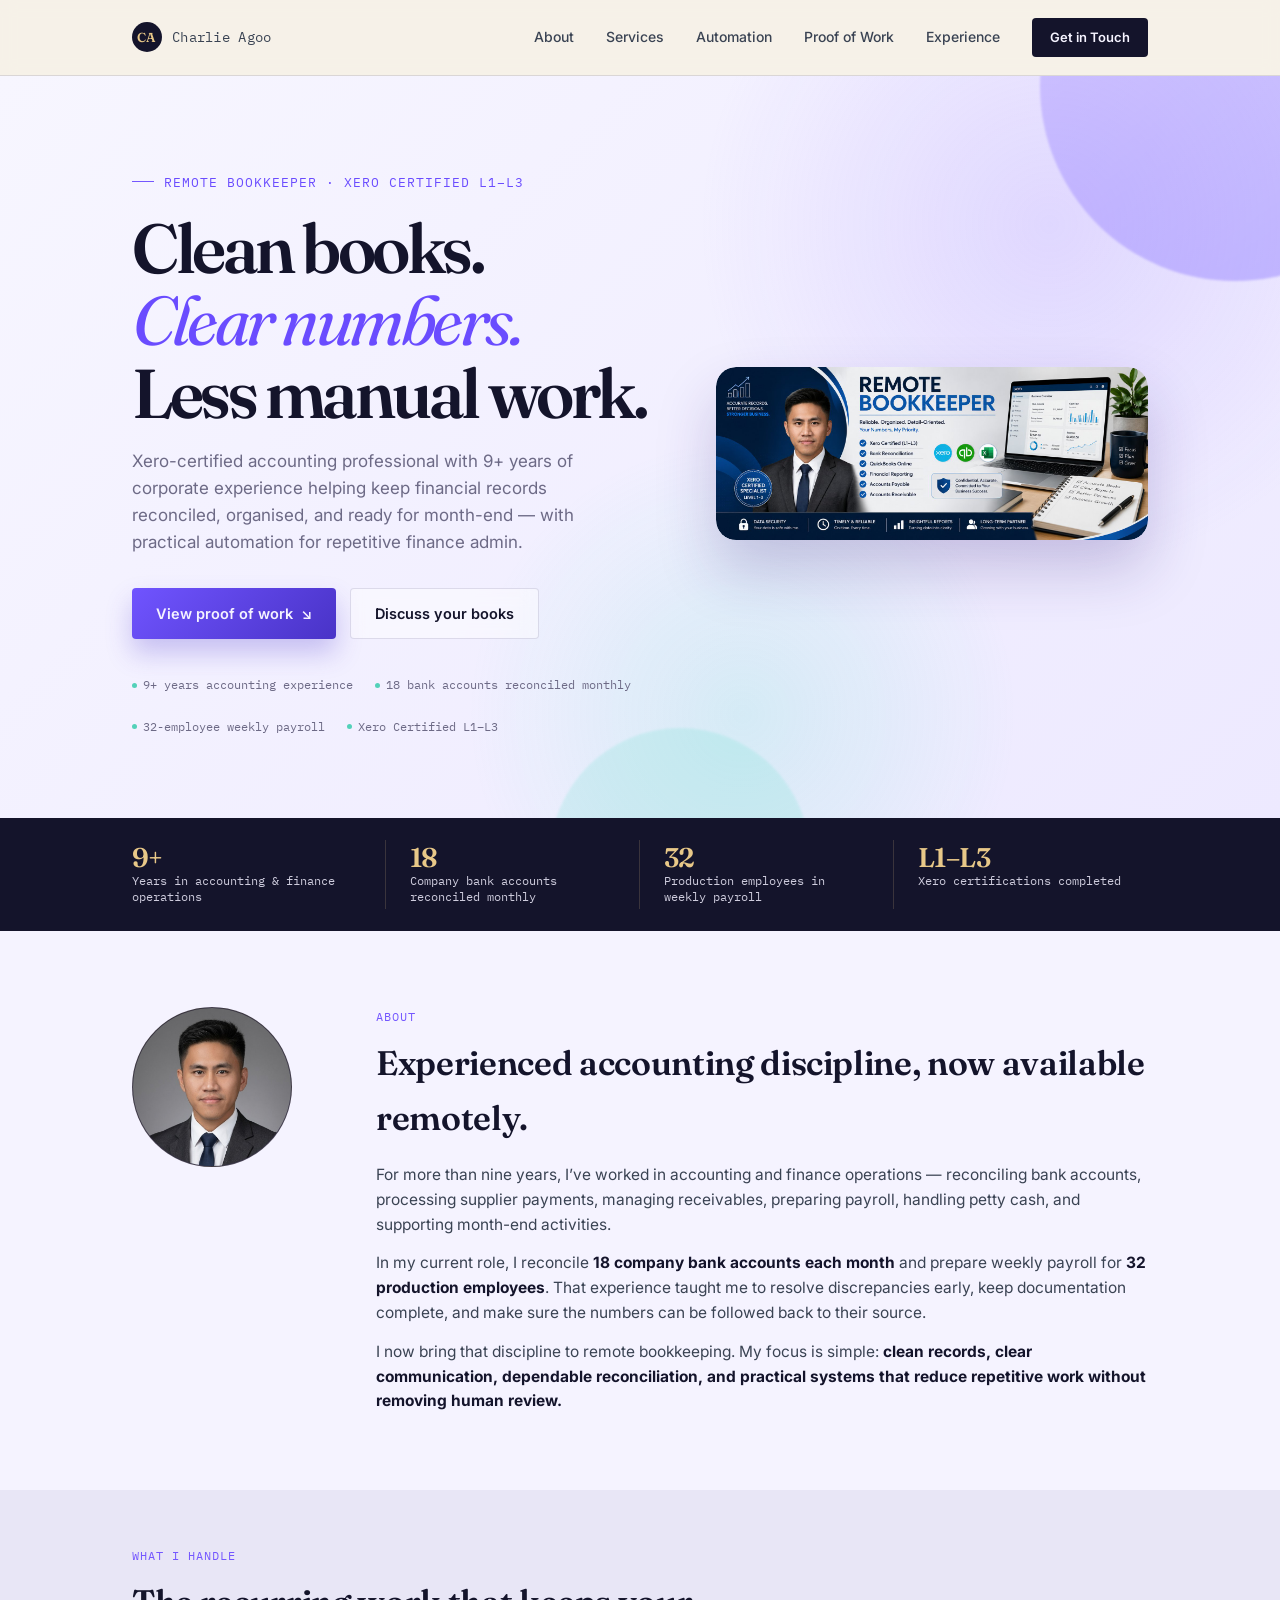
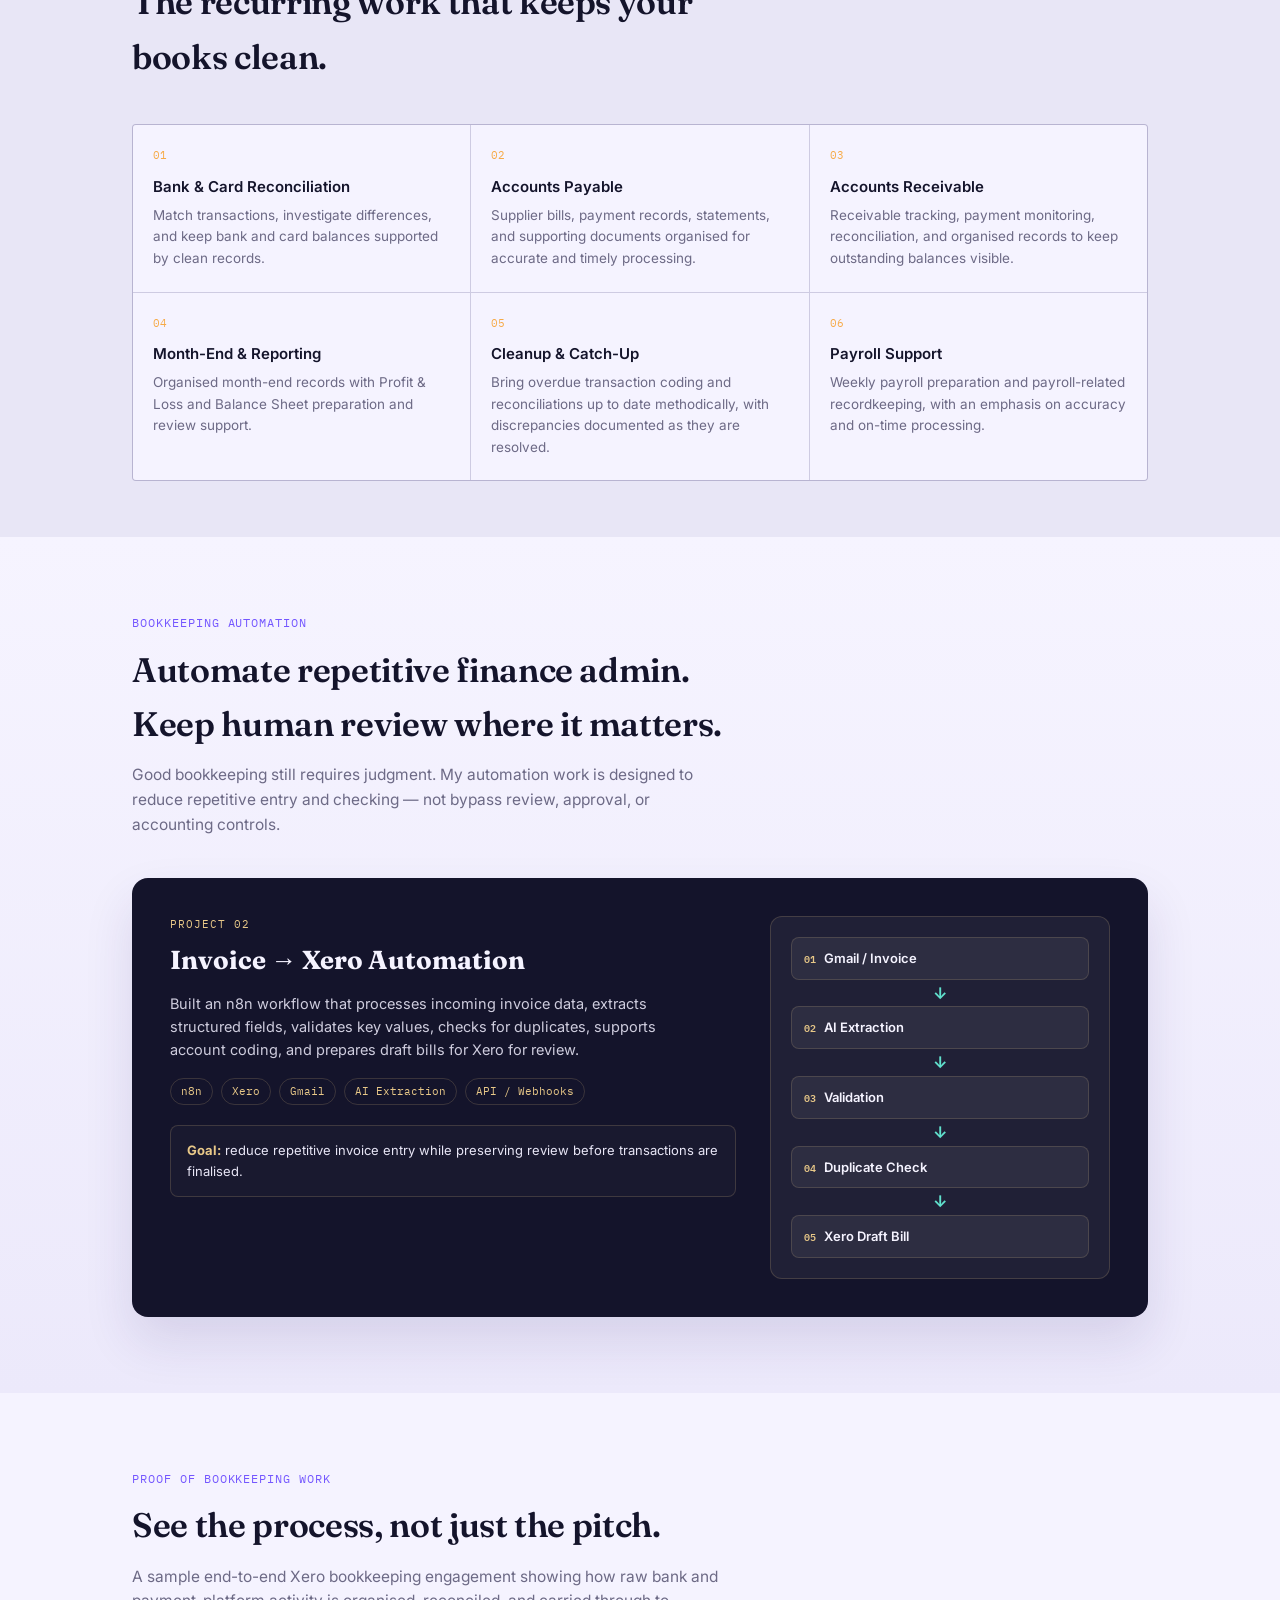
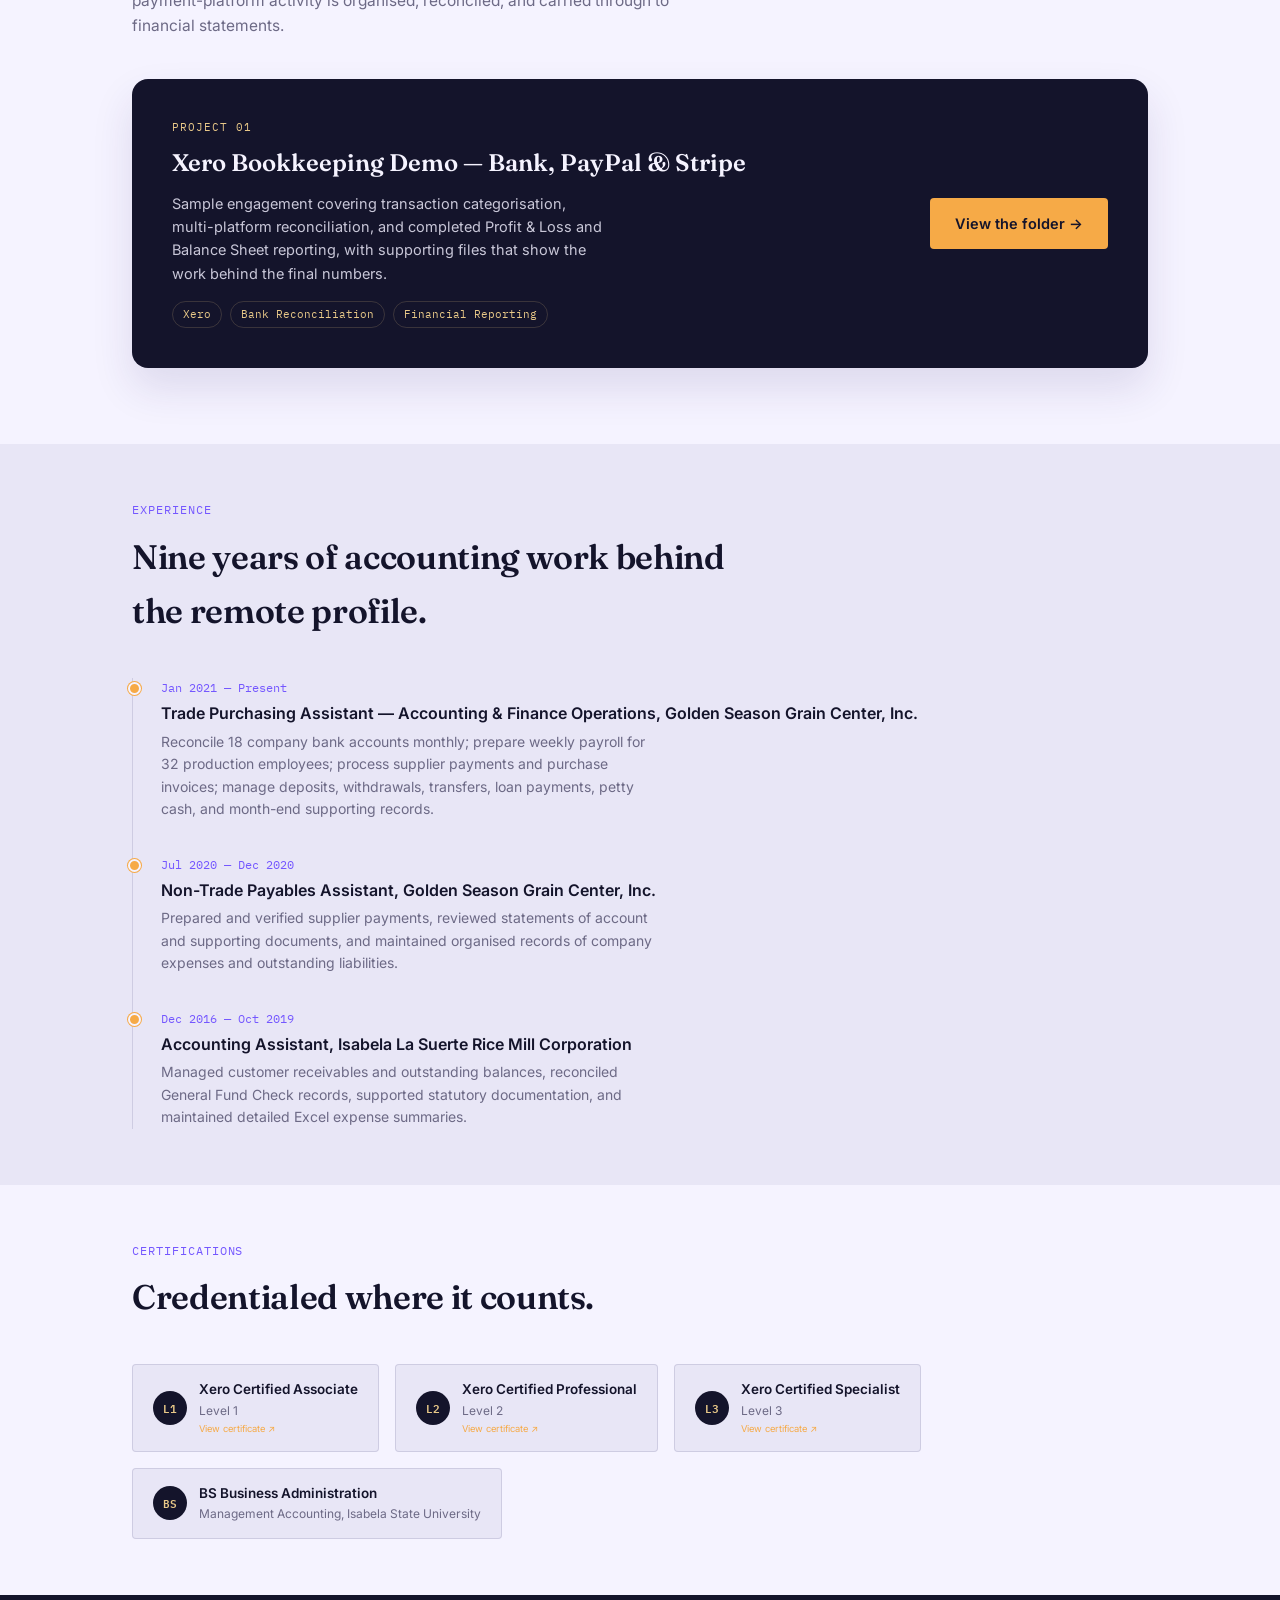
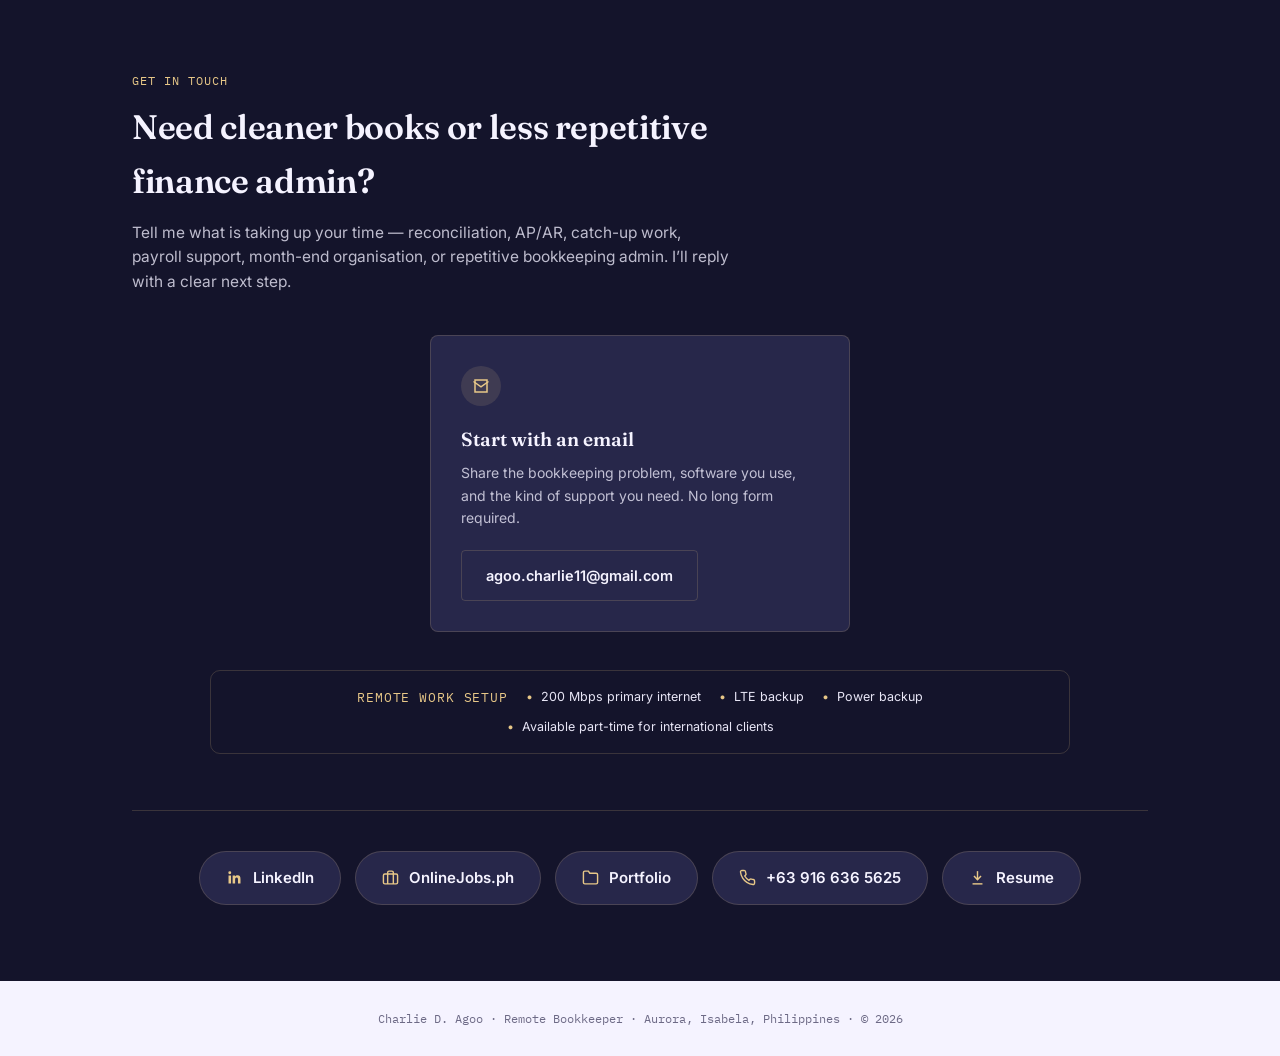
==== index.html @ a5336a45 "Upgrade bookkeeping portfolio homepage" ====
<!DOCTYPE html>

<html lang="en">
<head>
<meta charset="utf-8"/>
<meta content="width=device-width, initial-scale=1.0" name="viewport"/>
<title>Charlie Agoo — Xero Bookkeeper | Accounting &amp; Automation</title>
<meta content="Xero-certified bookkeeper with 9+ years of accounting experience in bank reconciliation, AP/AR, payroll, month-end support, and practical bookkeeping automation." name="description"/>
<link href="https://fonts.googleapis.com" rel="preconnect"/>
<link crossorigin="" href="https://fonts.gstatic.com" rel="preconnect"/>
<link href="https://fonts.googleapis.com/css2?family=Fraunces:opsz,wght@9..144,300;9..144,400;9..144,500;9..144,600;9..144,700&amp;family=Inter:wght@400;500;600;700&amp;family=IBM+Plex+Mono:wght@400;500&amp;display=swap" rel="stylesheet"/>
<style>
  :root {
    --ink: #101C2C;
    --ink-soft: #1B2A40;
    --parchment: #F6F1E7;
    --parchment-dim: #EDE6D6;
    --amber: #C68A2E;
    --amber-light: #E8C888;
    --rust: #9C5A24;
    --slate: #3A4353;
    --slate-soft: #6B7280;
    --line: rgba(16, 28, 44, 0.12);
    --line-dark: rgba(232, 200, 136, 0.18);
    --radius: 4px;
    --serif: 'Fraunces', serif;
    --sans: 'Inter', sans-serif;
    --mono: 'IBM Plex Mono', monospace;
  }

  * { box-sizing: border-box; margin: 0; padding: 0; }

  html { scroll-behavior: smooth; }

  body {
    font-family: var(--sans);
    background: var(--parchment);
    color: var(--slate);
    line-height: 1.6;
    -webkit-font-smoothing: antialiased;
  }

  a { color: inherit; text-decoration: none; }

  img, svg { display: block; max-width: 100%; }

  .wrap {
    max-width: 1080px;
    margin: 0 auto;
    padding: 0 32px;
  }

  @media (max-width: 640px) {
    .wrap { padding: 0 20px; }
  }

  /* ---------- Nav ---------- */
  header.nav {
    position: sticky;
    top: 0;
    z-index: 100;
    background: rgba(246, 241, 231, 0.92);
    backdrop-filter: blur(8px);
    border-bottom: 1px solid var(--line);
  }

  .nav-inner {
    display: flex;
    align-items: center;
    justify-content: space-between;
    padding: 18px 32px;
    max-width: 1080px;
    margin: 0 auto;
  }

  .nav-mark {
    display: flex;
    align-items: center;
    gap: 10px;
    font-family: var(--mono);
    font-size: 14px;
    letter-spacing: 0.02em;
  }

  .nav-mark .glyph {
    width: 30px;
    height: 30px;
    border-radius: 50%;
    background: var(--ink);
    color: var(--amber-light);
    display: flex;
    align-items: center;
    justify-content: center;
    font-family: var(--serif);
    font-weight: 600;
    font-size: 13px;
  }

  .nav-links {
    display: flex;
    align-items: center;
    gap: 32px;
    font-size: 14px;
    font-weight: 500;
  }

  .nav-links a { color: var(--slate); transition: color 0.15s ease; }
  .nav-links a:hover { color: var(--rust); }

  .nav-cta {
    background: var(--ink);
    color: var(--parchment) !important;
    padding: 9px 18px;
    border-radius: var(--radius);
    font-size: 13px;
    font-weight: 600;
  }
  .nav-cta:hover { background: var(--rust); }

  .nav-toggle { display: none; }

  @media (max-width: 720px) {
    .nav-links { display: none; }
  }

  /* ---------- Hero ---------- */
  .hero {
    padding: 88px 0 72px;
  }

  .hero-grid {
    display: grid;
    grid-template-columns: 1.1fr 0.9fr;
    gap: 56px;
    align-items: center;
  }

  @media (max-width: 860px) {
    .hero-grid { grid-template-columns: 1fr; gap: 40px; }
  }

  .eyebrow {
    font-family: var(--mono);
    font-size: 12.5px;
    letter-spacing: 0.08em;
    text-transform: uppercase;
    color: var(--rust);
    display: flex;
    align-items: center;
    gap: 10px;
    margin-bottom: 20px;
  }

  .eyebrow::before {
    content: '';
    width: 22px;
    height: 1px;
    background: var(--rust);
  }

  h1.title {
    font-family: var(--serif);
    font-weight: 600;
    font-size: clamp(38px, 5.2vw, 58px);
    line-height: 1.05;
    color: var(--ink);
    letter-spacing: -0.01em;
    margin-bottom: 18px;
  }

  h1.title em {
    font-style: italic;
    font-weight: 400;
    color: var(--rust);
  }

  .hero-sub {
    font-size: 17px;
    color: var(--slate-soft);
    max-width: 46ch;
    margin-bottom: 32px;
  }

  .hero-ctas {
    display: flex;
    gap: 14px;
    flex-wrap: wrap;
    margin-bottom: 36px;
  }

  .btn {
    display: inline-flex;
    align-items: center;
    gap: 8px;
    padding: 13px 24px;
    border-radius: var(--radius);
    font-size: 14.5px;
    font-weight: 600;
    transition: all 0.15s ease;
    border: 1px solid transparent;
    cursor: pointer;
  }

  .btn-primary {
    background: var(--ink);
    color: var(--parchment);
  }
  .btn-primary:hover { background: var(--rust); transform: translateY(-1px); }

  .btn-ghost {
    background: transparent;
    color: var(--ink);
    border-color: var(--line);
  }
  .btn-ghost:hover { border-color: var(--rust); color: var(--rust); }

  .hero-trust {
    display: flex;
    gap: 22px;
    flex-wrap: wrap;
    font-family: var(--mono);
    font-size: 12px;
    color: var(--slate-soft);
  }

  .hero-trust span { display: flex; align-items: center; gap: 6px; }
  .hero-trust .dot { width: 5px; height: 5px; border-radius: 50%; background: var(--amber); }

  .doc-stack {
    position: relative;
    width: 100%;
    padding-top: 76%;
  }

  .doc-card {
    position: absolute;
    background: #fff;
    padding: 6px;
    border-radius: 6px;
    box-shadow: 0 25px 55px -15px rgba(16, 28, 44, 0.4);
  }

  .doc-card img {
    display: block;
    width: 100%;
    border-radius: 2px;
  }

  .doc-card.back {
    top: 0;
    left: 4%;
    width: 58%;
    transform: rotate(-7deg);
    z-index: 1;
  }

  .doc-card.front {
    top: 15%;
    left: 32%;
    width: 60%;
    transform: rotate(4deg);
    z-index: 2;
  }

  .doc-caption {
    position: absolute;
    bottom: -34px;
    left: 0;
    right: 0;
    text-align: center;
    font-family: var(--mono);
    font-size: 11.5px;
    color: var(--slate-soft);
    letter-spacing: 0.02em;
  }

  /* ---------- Ledger signature widget ---------- */
  .ledger {
    background: var(--ink);
    border-radius: 8px;
    padding: 26px 26px 22px;
    font-family: var(--mono);
    font-size: 13px;
    color: var(--parchment-dim);
    box-shadow: 0 24px 60px -20px rgba(16, 28, 44, 0.45);
    overflow: hidden;
  }

  .ledger-head {
    display: flex;
    justify-content: space-between;
    align-items: center;
    padding-bottom: 14px;
    margin-bottom: 6px;
    border-bottom: 1px solid var(--line-dark);
    color: var(--amber-light);
    letter-spacing: 0.04em;
    font-size: 11px;
    text-transform: uppercase;
  }

  .ledger-row {
    display: grid;
    grid-template-columns: 1fr auto;
    gap: 8px;
    padding: 9px 0;
    border-bottom: 1px solid rgba(232, 200, 136, 0.08);
    opacity: 0;
    transform: translateX(-8px);
    animation: rowIn 0.5s ease forwards;
  }

  .ledger-row:nth-child(2) { animation-delay: 0.15s; }
  .ledger-row:nth-child(3) { animation-delay: 0.35s; }
  .ledger-row:nth-child(4) { animation-delay: 0.55s; }
  .ledger-row:nth-child(5) { animation-delay: 0.75s; }

  @keyframes rowIn {
    to { opacity: 1; transform: translateX(0); }
  }

  .ledger-row .desc { color: var(--parchment-dim); opacity: 0.85; }
  .ledger-row .amt { color: var(--parchment); }
  .ledger-row .amt.neg { color: #E8A87C; }

  .ledger-balance {
    margin-top: 16px;
    padding-top: 14px;
    border-top: 1px solid var(--line-dark);
    display: flex;
    justify-content: space-between;
    align-items: center;
    opacity: 0;
    animation: rowIn 0.6s ease forwards;
    animation-delay: 1s;
  }

  .ledger-balance .label { color: var(--amber-light); font-size: 12px; text-transform: uppercase; letter-spacing: 0.04em; }

  .ledger-check {
    display: flex;
    align-items: center;
    gap: 8px;
    color: #8FBF8F;
    font-weight: 500;
  }

  .ledger-check svg { width: 15px; height: 15px; }

  @media (prefers-reduced-motion: reduce) {
    .ledger-row, .ledger-balance { animation: none; opacity: 1; transform: none; }
  }

  /* ---------- Trust strip ---------- */
  .trust-strip {
    background: var(--ink);
    padding: 22px 0;
  }

  .trust-strip .wrap {
    display: flex;
    gap: 40px;
    flex-wrap: wrap;
    justify-content: center;
    color: var(--parchment-dim);
  }

  .trust-item {
    display: flex;
    align-items: center;
    gap: 10px;
    font-family: var(--mono);
    font-size: 12.5px;
  }

  .trust-item svg { width: 16px; height: 16px; color: var(--amber-light); flex-shrink: 0; }
  .trust-item strong { color: var(--parchment); font-weight: 600; }

  /* ---------- Sections ---------- */
  section { padding: 76px 0; }
  section.tight { padding: 56px 0; }

  .section-head {
    margin-bottom: 40px;
    max-width: 60ch;
  }

  .section-eyebrow {
    font-family: var(--mono);
    font-size: 12px;
    letter-spacing: 0.08em;
    text-transform: uppercase;
    color: var(--rust);
    margin-bottom: 10px;
  }

  h2.section-title {
    font-family: var(--serif);
    font-weight: 600;
    font-size: clamp(26px, 3.4vw, 34px);
    color: var(--ink);
    letter-spacing: -0.01em;
  }

  .section-body { color: var(--slate-soft); font-size: 15.5px; margin-top: 12px; }

  /* About */
  .about-grid {
    display: grid;
    grid-template-columns: 200px 1fr;
    gap: 44px;
    align-items: start;
  }

  @media (max-width: 720px) {
    .about-grid { grid-template-columns: 1fr; }
  }

  .avatar {
    width: 160px;
    height: 160px;
    border-radius: 50%;
    background: linear-gradient(155deg, var(--ink), var(--ink-soft));
    display: flex;
    align-items: center;
    justify-content: center;
    font-family: var(--serif);
    font-weight: 600;
    font-size: 46px;
    color: var(--amber-light);
    border: 1px solid var(--line-dark);
    object-fit: cover;
  }

  .about-copy p { margin-bottom: 14px; color: var(--slate); font-size: 15.5px; }
  .about-copy p:last-child { margin-bottom: 0; }

  /* Skills grid */
  .skills-grid {
    display: grid;
    grid-template-columns: repeat(3, 1fr);
    gap: 1px;
    background: var(--line);
    border: 1px solid var(--line);
    border-radius: var(--radius);
    overflow: hidden;
  }

  @media (max-width: 720px) {
    .skills-grid { grid-template-columns: repeat(2, 1fr); }
  }
  @media (max-width: 480px) {
    .skills-grid { grid-template-columns: 1fr; }
  }

  .skill-card {
    background: var(--parchment);
    padding: 22px 20px;
  }

  .skill-card .num {
    font-family: var(--mono);
    font-size: 11px;
    color: var(--amber);
    margin-bottom: 10px;
  }

  .skill-card h3 {
    font-family: var(--sans);
    font-size: 15px;
    font-weight: 600;
    color: var(--ink);
    margin-bottom: 6px;
  }

  .skill-card p { font-size: 13.5px; color: var(--slate-soft); }

  /* Portfolio */
  .portfolio-card {
    background: var(--ink);
    border-radius: 8px;
    padding: 40px;
    display: grid;
    grid-template-columns: 1fr auto;
    gap: 32px;
    align-items: center;
  }

  @media (max-width: 720px) {
    .portfolio-card { grid-template-columns: 1fr; text-align: left; }
  }

  .portfolio-card h3 {
    font-family: var(--serif);
    font-size: 24px;
    font-weight: 600;
    color: var(--parchment);
    margin-bottom: 10px;
  }

  .portfolio-card p {
    color: var(--parchment-dim);
    opacity: 0.85;
    font-size: 14.5px;
    max-width: 48ch;
  }

  .portfolio-tags {
    display: flex;
    gap: 8px;
    flex-wrap: wrap;
    margin-top: 16px;
  }

  .tag {
    font-family: var(--mono);
    font-size: 11px;
    color: var(--amber-light);
    border: 1px solid var(--line-dark);
    padding: 4px 10px;
    border-radius: 20px;
  }

  .btn-amber {
    background: var(--amber);
    color: var(--ink);
    white-space: nowrap;
  }
  .btn-amber:hover { background: var(--amber-light); }

  /* Experience timeline */
  .timeline { border-left: 1px solid var(--line); padding-left: 28px; }

  .tl-item { position: relative; padding-bottom: 34px; }
  .tl-item:last-child { padding-bottom: 0; }

  .tl-item::before {
    content: '';
    position: absolute;
    left: -33px;
    top: 4px;
    width: 9px;
    height: 9px;
    border-radius: 50%;
    background: var(--amber);
    border: 2px solid var(--parchment);
    box-shadow: 0 0 0 1px var(--amber);
  }

  .tl-date {
    font-family: var(--mono);
    font-size: 12px;
    color: var(--rust);
    margin-bottom: 4px;
  }

  .tl-item h3 { font-size: 16px; font-weight: 600; color: var(--ink); margin-bottom: 4px; }
  .tl-item p { font-size: 14px; color: var(--slate-soft); max-width: 56ch; }

  /* Certifications */
  .certs-row {
    display: flex;
    gap: 16px;
    flex-wrap: wrap;
  }

  .cert-badge {
    display: flex;
    align-items: center;
    gap: 12px;
    background: var(--parchment-dim);
    border: 1px solid var(--line);
    border-radius: var(--radius);
    padding: 14px 20px;
  }

  .cert-badge-link {
    text-decoration: none;
    color: inherit;
    cursor: pointer;
    transition: border-color 0.15s ease, transform 0.15s ease;
  }

  .cert-badge-link:hover {
    border-color: var(--amber, #b8863b);
    transform: translateY(-1px);
  }

  .cert-view {
    display: block;
    font-size: 0.78em;
    color: var(--amber, #b8863b);
    margin-top: 2px;
  }

  .cert-badge .mark {
    width: 34px;
    height: 34px;
    border-radius: 50%;
    background: var(--ink);
    color: var(--amber-light);
    display: flex;
    align-items: center;
    justify-content: center;
    font-family: var(--mono);
    font-size: 11px;
    font-weight: 600;
    flex-shrink: 0;
  }

  .cert-badge .label { font-size: 13.5px; font-weight: 600; color: var(--ink); }
  .cert-badge .sub { font-size: 12px; color: var(--slate-soft); }

  /* Contact */
  .contact-section { background: var(--ink); color: var(--parchment); }

  .contact-section .section-eyebrow { color: var(--amber-light); }
  .contact-section h2.section-title { color: var(--parchment); }
  .contact-section .section-body { color: var(--parchment-dim); opacity: 0.8; }

  .contact-grid {
    display: grid;
    grid-template-columns: 1fr 1fr;
    gap: 24px;
    margin-top: 40px;
  }

  @media (max-width: 720px) {
    .contact-grid { grid-template-columns: 1fr; }
  }

  .contact-grid-single {
    grid-template-columns: 1fr;
    max-width: 420px;
    margin-left: auto;
    margin-right: auto;
  }

  .contact-card {
    background: var(--ink-soft);
    border: 1px solid var(--line-dark);
    border-radius: 8px;
    padding: 30px;
  }

  .contact-card .icon {
    width: 40px;
    height: 40px;
    border-radius: 50%;
    background: rgba(232, 200, 136, 0.12);
    display: flex;
    align-items: center;
    justify-content: center;
    margin-bottom: 18px;
  }

  .contact-card .icon svg { width: 18px; height: 18px; color: var(--amber-light); }

  .contact-card h3 { font-family: var(--serif); font-size: 19px; font-weight: 600; margin-bottom: 8px; }
  .contact-card p { font-size: 14px; color: var(--parchment-dim); opacity: 0.8; margin-bottom: 20px; }

  .contact-links {
    display: flex;
    gap: 14px;
    flex-wrap: wrap;
    justify-content: center;
    margin-top: 56px;
    padding-top: 40px;
    border-top: 1px solid var(--line-dark);
  }

  .contact-links a {
    display: inline-flex;
    align-items: center;
    gap: 10px;
    font-family: var(--sans);
    font-size: 15px;
    font-weight: 600;
    color: var(--parchment);
    background: var(--ink-soft);
    border: 1px solid var(--line-dark);
    padding: 14px 26px;
    border-radius: 40px;
    transition: all 0.15s ease;
  }

  .contact-links a svg {
    width: 17px;
    height: 17px;
    color: var(--amber-light);
    flex-shrink: 0;
  }

  .contact-links a:hover {
    background: var(--amber);
    color: var(--ink);
    border-color: var(--amber);
    transform: translateY(-2px);
  }

  .contact-links a:hover svg { color: var(--ink); }

  /* Footer */
  footer {
    padding: 28px 0;
    text-align: center;
    font-family: var(--mono);
    font-size: 12px;
    color: var(--slate-soft);
  }

  /* Focus visibility */
  a:focus-visible, button:focus-visible {
    outline: 2px solid var(--rust);
    outline-offset: 2px;
  }

  /* 3D bookkeeping hero refresh */
  :root { --ink:#14142b; --ink-soft:#27274a; --parchment:#f5f3ff; --parchment-dim:#e8e6f6; --rust:#7457ff; --amber:#f6aa47; --slate-soft:#6d6a86; --line:rgba(51,42,107,.14); }
  body { background: var(--parchment); }
  .hero-3d { position:relative; overflow:hidden; padding:96px 0 82px; background:radial-gradient(circle at 82% 20%, rgba(160,133,255,.22), transparent 29%), radial-gradient(circle at 58% 86%, rgba(79,222,199,.17), transparent 28%), linear-gradient(135deg,#f7f6ff 0%,#ede9ff 100%); isolation:isolate; }
  .hero-orb { position:absolute; border-radius:999px; filter:blur(1px); pointer-events:none; z-index:-1; }.hero-orb-one{width:390px;height:390px;right:-150px;top:-185px;background:linear-gradient(145deg,#a48cff,#6c54ff);opacity:.35}.hero-orb-two{width:260px;height:260px;left:43%;bottom:-170px;background:#60e1cd;opacity:.18}
  .hero-copy { position:relative; z-index:2; }.hero-3d h1.title { font-size:clamp(3.25rem,5.4vw,5rem); letter-spacing:-.05em; }.hero-3d h1.title em,.hero-3d .eyebrow { color:#6a4cff; }.hero-3d .btn-primary { background:linear-gradient(135deg,#7054ff,#4933c7); border:0; box-shadow:0 14px 26px rgba(83,61,210,.28); }.hero-3d .btn-primary:hover { background:linear-gradient(135deg,#815fff,#513ad7); }.hero-3d .btn-ghost { background:rgba(255,255,255,.44); backdrop-filter:blur(8px); }.hero-3d .hero-trust .dot { background:#53d1b9; }
  .hero-banner-visual { position:relative; z-index:2; display:block; border-radius:20px; overflow:hidden; box-shadow:0 30px 60px rgba(49,32,122,.22); transition:transform .25s ease, box-shadow .25s ease; cursor:pointer; }
  .hero-banner-visual:hover { transform:translateY(-4px); box-shadow:0 36px 70px rgba(49,32,122,.3); }
  .hero-banner-visual img { display:block; width:100%; height:auto; border-radius:20px; }
  @media(max-width:860px){.hero-3d{padding-top:70px}}
  @media(max-width:480px){.hero-3d h1.title{font-size:3rem}.hero-3d{padding-bottom:48px}}

  /* ---------- Conversion upgrade ---------- */
  .proof-strip .wrap { display:grid; grid-template-columns:repeat(4,1fr); gap:0; max-width:1080px; }
  .proof-strip .trust-item { display:flex; flex-direction:column; align-items:flex-start; gap:2px; padding:4px 24px; border-right:1px solid var(--line-dark); }
  .proof-strip .trust-item:first-child { padding-left:0; }
  .proof-strip .trust-item:last-child { border-right:0; }
  .metric-number { font-family:var(--serif); font-size:27px; line-height:1; font-weight:600; color:var(--amber-light); letter-spacing:-.02em; }
  .proof-strip .trust-item span:last-child { font-size:11.5px; line-height:1.4; color:var(--parchment-dim); opacity:.88; }
  .about-copy-wide strong { color:var(--ink); }
  .automation-section { background:linear-gradient(180deg,#f6f4ff 0%,#ece9fb 100%); }
  .automation-card { display:grid; grid-template-columns:minmax(0,1.25fr) minmax(260px,.75fr); gap:34px; background:var(--ink); border-radius:16px; padding:38px; box-shadow:0 24px 50px rgba(48,35,111,.12); }
  .automation-copy h3 { font-family:var(--serif); color:var(--parchment); font-size:26px; margin:4px 0 10px; }
  .automation-copy p { color:var(--parchment-dim); opacity:.88; max-width:60ch; font-size:14.5px; }
  .project-kicker { font-family:var(--mono); font-size:11px; letter-spacing:.09em; color:var(--amber-light); margin-bottom:7px; }
  .automation-note { margin-top:20px; padding:14px 16px; border:1px solid var(--line-dark); border-radius:8px; color:var(--parchment-dim); font-size:13px; background:rgba(255,255,255,.025); }
  .automation-note strong { color:var(--amber-light); }
  .workflow { background:rgba(255,255,255,.055); border:1px solid var(--line-dark); border-radius:12px; padding:20px; display:flex; flex-direction:column; justify-content:center; }
  .flow-step { background:rgba(255,255,255,.06); border:1px solid rgba(232,200,136,.17); color:var(--parchment); border-radius:8px; padding:10px 12px; font-size:13px; font-weight:600; }
  .flow-step span { font-family:var(--mono); color:var(--amber-light); font-size:10px; margin-right:8px; }
  .flow-arrow { color:#60e1cd; text-align:center; line-height:1.3; padding:3px 0; font-weight:700; }
  #portfolio .portfolio-card { border-radius:16px; box-shadow:0 20px 42px rgba(48,35,111,.12); }
  #portfolio .portfolio-card .project-kicker { color:var(--amber-light); }
  .remote-setup { max-width:860px; margin:38px auto 0; padding:16px 20px; border:1px solid var(--line-dark); border-radius:10px; display:flex; justify-content:center; flex-wrap:wrap; gap:10px 18px; color:var(--parchment-dim); font-size:12.5px; }
  .remote-setup span:not(.remote-label)::before { content:'•'; color:var(--amber-light); margin-right:8px; }
  .remote-label { font-family:var(--mono); color:var(--amber-light); text-transform:uppercase; letter-spacing:.07em; }
  @media (max-width:900px) { .proof-strip .wrap { grid-template-columns:repeat(2,1fr); row-gap:18px; } .proof-strip .trust-item:nth-child(2) { border-right:0; } .automation-card { grid-template-columns:1fr; } }
  @media (max-width:560px) { .proof-strip .wrap { grid-template-columns:1fr 1fr; } .proof-strip .trust-item { padding:4px 12px; } .metric-number { font-size:23px; } .automation-card { padding:25px 20px; } .remote-setup { justify-content:flex-start; } }
</style>
</head>
<body>
<header class="nav">
<div class="nav-inner">
<div class="nav-mark">
<span class="glyph">CA</span>
      Charlie Agoo
    </div>
<nav class="nav-links">
<a href="#about">About</a>
<a href="#services">Services</a>
<a href="#automation">Automation</a>
<a href="#portfolio">Proof of Work</a>
<a href="#experience">Experience</a>
<a class="nav-cta" href="#contact">Get in Touch</a>
</nav>
</div>
</header>
<section class="hero hero-3d">
<div class="hero-orb hero-orb-one"></div><div class="hero-orb hero-orb-two"></div>
<div class="wrap hero-grid">
<div class="hero-copy">
<div class="eyebrow">Remote Bookkeeper · Xero Certified L1–L3</div>
<h1 class="title">Clean books.<br/><em>Clear numbers.</em><br/>Less manual work.</h1>
<p class="hero-sub">Xero-certified accounting professional with 9+ years of corporate experience helping keep financial records reconciled, organised, and ready for month-end — with practical automation for repetitive finance admin.</p>
<div class="hero-ctas">
<a class="btn btn-primary" href="#portfolio">View proof of work <span>↘</span></a>
<a class="btn btn-ghost" href="#contact">Discuss your books</a>
</div>
<div class="hero-trust">
<span><span class="dot"></span>9+ years accounting experience</span>
<span><span class="dot"></span>18 bank accounts reconciled monthly</span>
<span><span class="dot"></span>32-employee weekly payroll</span>
<span><span class="dot"></span>Xero Certified L1–L3</span>
</div>
</div>
<a aria-label="View Charlie Agoo bookkeeping proof of work" class="hero-banner-visual" href="#portfolio">
<img alt="Charlie Agoo — Xero-certified remote bookkeeper" src="[data-uri]"/>
</a>
</div>
</section>
<div class="trust-strip proof-strip">
<div class="wrap">
<div class="trust-item"><span class="metric-number">9+</span><span>Years in accounting &amp; finance operations</span></div>
<div class="trust-item"><span class="metric-number">18</span><span>Company bank accounts reconciled monthly</span></div>
<div class="trust-item"><span class="metric-number">32</span><span>Production employees in weekly payroll</span></div>
<div class="trust-item"><span class="metric-number">L1–L3</span><span>Xero certifications completed</span></div>
</div>
</div>
<section id="about">
<div class="wrap">
<div class="about-grid"><img alt="Charlie Agoo" class="avatar" src="[data-uri]"/>
<div class="about-copy about-copy-wide">
<div class="section-eyebrow">About</div>
<h2 class="section-title" style="margin-bottom:18px;">Experienced accounting discipline, now available remotely.</h2>
<p>For more than nine years, I’ve worked in accounting and finance operations — reconciling bank accounts, processing supplier payments, managing receivables, preparing payroll, handling petty cash, and supporting month-end activities.</p>
<p>In my current role, I reconcile <strong>18 company bank accounts each month</strong> and prepare weekly payroll for <strong>32 production employees</strong>. That experience taught me to resolve discrepancies early, keep documentation complete, and make sure the numbers can be followed back to their source.</p>
<p>I now bring that discipline to remote bookkeeping. My focus is simple: <strong>clean records, clear communication, dependable reconciliation, and practical systems that reduce repetitive work without removing human review.</strong></p>
</div>
</div>
</div>
</section>
<section class="tight" id="services" style="background: var(--parchment-dim);">
<div class="wrap">
<div class="section-head">
<div class="section-eyebrow">What I handle</div>
<h2 class="section-title">The recurring work that keeps your books clean.</h2>
</div>
<div class="skills-grid">
<div class="skill-card">
<div class="num">01</div>
<h3>Bank &amp; Card Reconciliation</h3>
<p>Match transactions, investigate differences, and keep bank and card balances supported by clean records.</p>
</div>
<div class="skill-card">
<div class="num">02</div>
<h3>Accounts Payable</h3>
<p>Supplier bills, payment records, statements, and supporting documents organised for accurate and timely processing.</p>
</div>
<div class="skill-card">
<div class="num">03</div>
<h3>Accounts Receivable</h3>
<p>Receivable tracking, payment monitoring, reconciliation, and organised records to keep outstanding balances visible.</p>
</div>
<div class="skill-card">
<div class="num">04</div>
<h3>Month-End &amp; Reporting</h3>
<p>Organised month-end records with Profit &amp; Loss and Balance Sheet preparation and review support.</p>
</div>
<div class="skill-card">
<div class="num">05</div>
<h3>Cleanup &amp; Catch-Up</h3>
<p>Bring overdue transaction coding and reconciliations up to date methodically, with discrepancies documented as they are resolved.</p>
</div>
<div class="skill-card">
<div class="num">06</div>
<h3>Payroll Support</h3>
<p>Weekly payroll preparation and payroll-related recordkeeping, with an emphasis on accuracy and on-time processing.</p>
</div>
</div>
</div>
</section>
<section class="automation-section" id="automation">
<div class="wrap">
<div class="section-head">
<div class="section-eyebrow">Bookkeeping automation</div>
<h2 class="section-title">Automate repetitive finance admin. Keep human review where it matters.</h2>
<p class="section-body">Good bookkeeping still requires judgment. My automation work is designed to reduce repetitive entry and checking — not bypass review, approval, or accounting controls.</p>
</div>
<div class="automation-card">
<div class="automation-copy">
<div class="project-kicker">PROJECT 02</div>
<h3>Invoice → Xero Automation</h3>
<p>Built an n8n workflow that processes incoming invoice data, extracts structured fields, validates key values, checks for duplicates, supports account coding, and prepares draft bills for Xero for review.</p>
<div class="portfolio-tags">
<span class="tag">n8n</span><span class="tag">Xero</span><span class="tag">Gmail</span><span class="tag">AI Extraction</span><span class="tag">API / Webhooks</span>
</div>
<div class="automation-note"><strong>Goal:</strong> reduce repetitive invoice entry while preserving review before transactions are finalised.</div>
</div>
<div aria-label="Invoice to Xero automation workflow" class="workflow">
<div class="flow-step"><span>01</span>Gmail / Invoice</div>
<div class="flow-arrow">↓</div>
<div class="flow-step"><span>02</span>AI Extraction</div>
<div class="flow-arrow">↓</div>
<div class="flow-step"><span>03</span>Validation</div>
<div class="flow-arrow">↓</div>
<div class="flow-step"><span>04</span>Duplicate Check</div>
<div class="flow-arrow">↓</div>
<div class="flow-step"><span>05</span>Xero Draft Bill</div>
</div>
</div>
</div>
</section><section id="portfolio">
<div class="wrap">
<div class="section-head">
<div class="section-eyebrow">Proof of bookkeeping work</div>
<h2 class="section-title">See the process, not just the pitch.</h2>
<p class="section-body">A sample end-to-end Xero bookkeeping engagement showing how raw bank and payment-platform activity is organised, reconciled, and carried through to financial statements.</p>
</div>
<div class="portfolio-card">
<div>
<div class="project-kicker">PROJECT 01</div><h3>Xero Bookkeeping Demo — Bank, PayPal &amp; Stripe</h3>
<p>Sample engagement covering transaction categorisation, multi-platform reconciliation, and completed Profit &amp; Loss and Balance Sheet reporting, with supporting files that show the work behind the final numbers.</p>
<div class="portfolio-tags">
<span class="tag">Xero</span>
<span class="tag">Bank Reconciliation</span>
<span class="tag">Financial Reporting</span>
</div>
</div>
<a class="btn btn-amber" href="https://drive.google.com/drive/folders/1pR7RfBtvlAeZm_9akOM5C4SAN0EnNLSu" rel="noopener" target="_blank">View the folder →</a>
</div>
</div>
</section>
<section class="tight" id="experience" style="background: var(--parchment-dim);">
<div class="wrap">
<div class="section-head">
<div class="section-eyebrow">Experience</div>
<h2 class="section-title">Nine years of accounting work behind the remote profile.</h2>
</div>
<div class="timeline">
<div class="tl-item">
<div class="tl-date">Jan 2021 — Present</div>
<h3>Trade Purchasing Assistant — Accounting &amp; Finance Operations, Golden Season Grain Center, Inc.</h3>
<p>Reconcile 18 company bank accounts monthly; prepare weekly payroll for 32 production employees; process supplier payments and purchase invoices; manage deposits, withdrawals, transfers, loan payments, petty cash, and month-end supporting records.</p>
</div>
<div class="tl-item">
<div class="tl-date">Jul 2020 — Dec 2020</div>
<h3>Non-Trade Payables Assistant, Golden Season Grain Center, Inc.</h3>
<p>Prepared and verified supplier payments, reviewed statements of account and supporting documents, and maintained organised records of company expenses and outstanding liabilities.</p>
</div>
<div class="tl-item">
<div class="tl-date">Dec 2016 — Oct 2019</div>
<h3>Accounting Assistant, Isabela La Suerte Rice Mill Corporation</h3>
<p>Managed customer receivables and outstanding balances, reconciled General Fund Check records, supported statutory documentation, and maintained detailed Excel expense summaries.</p>
</div>
</div>
</div>
</section>
<section class="tight" id="certifications">
<div class="wrap">
<div class="section-head">
<div class="section-eyebrow">Certifications</div>
<h2 class="section-title">Credentialed where it counts.</h2>
</div>
<div class="certs-row">
<a class="cert-badge cert-badge-link" href="xero-l1-certified-associate.pdf" rel="noopener" target="_blank">
<div class="mark">L1</div>
<div>
<div class="label">Xero Certified Associate</div>
<div class="sub">Level 1 <span class="cert-view">View certificate ↗</span></div>
</div>
</a>
<a class="cert-badge cert-badge-link" href="xero-l2-certified-professional.pdf" rel="noopener" target="_blank">
<div class="mark">L2</div>
<div>
<div class="label">Xero Certified Professional</div>
<div class="sub">Level 2 <span class="cert-view">View certificate ↗</span></div>
</div>
</a>
<a class="cert-badge cert-badge-link" href="xero-l3-certified-specialist.pdf" rel="noopener" target="_blank">
<div class="mark">L3</div>
<div>
<div class="label">Xero Certified Specialist</div>
<div class="sub">Level 3 <span class="cert-view">View certificate ↗</span></div>
</div>
</a>
<div class="cert-badge">
<div class="mark">BS</div>
<div>
<div class="label">BS Business Administration</div>
<div class="sub">Management Accounting, Isabela State University</div>
</div>
</div>
</div>
</div>
</section>
<section class="contact-section" id="contact">
<div class="wrap">
<div class="section-head">
<div class="section-eyebrow">Get in touch</div>
<h2 class="section-title">Need cleaner books or less repetitive finance admin?</h2>
<p class="section-body">Tell me what is taking up your time — reconciliation, AP/AR, catch-up work, payroll support, month-end organisation, or repetitive bookkeeping admin. I’ll reply with a clear next step.</p>
</div>
<div class="contact-grid contact-grid-single">
<div class="contact-card">
<div class="icon">
<svg fill="none" stroke="currentColor" stroke-width="2" viewbox="0 0 24 24"><path d="M4 4h16v16H4z"></path><path d="M22 6l-10 7L2 6"></path></svg>
</div>
<h3>Start with an email</h3>
<p>Share the bookkeeping problem, software you use, and the kind of support you need. No long form required.</p>
<a class="btn btn-ghost" href="https://mail.google.com/mail/?view=cm&amp;fs=1&amp;to=agoo.charlie11@gmail.com&amp;su=Bookkeeping%20Inquiry" rel="noopener" style="border-color: var(--line-dark); color: var(--parchment);" target="_blank">agoo.charlie11@gmail.com</a>
</div>
</div>
<div class="remote-setup">
<span class="remote-label">Remote work setup</span>
<span>200 Mbps primary internet</span><span>LTE backup</span><span>Power backup</span><span>Available part-time for international clients</span>
</div><div class="contact-links">
<a href="https://www.linkedin.com/in/charlie-agoo-a01619394" rel="noopener" target="_blank">
<svg fill="currentColor" viewbox="0 0 24 24"><path d="M20.45 20.45h-3.56v-5.57c0-1.33-.03-3.04-1.85-3.04-1.86 0-2.15 1.45-2.15 2.94v5.67H9.34V9h3.41v1.56h.05c.48-.9 1.64-1.85 3.38-1.85 3.6 0 4.27 2.37 4.27 5.46v6.28zM5.34 7.43a2.06 2.06 0 1 1 0-4.12 2.06 2.06 0 0 1 0 4.12zM7.12 20.45H3.56V9h3.56v11.45z"></path></svg>
        LinkedIn
      </a>
<a href="https://www.onlinejobs.ph/jobseekers/info/4487953" rel="noopener" target="_blank">
<svg fill="none" stroke="currentColor" stroke-width="2" viewbox="0 0 24 24"><rect height="14" rx="2" width="20" x="2" y="7"></rect><path d="M16 21V5a2 2 0 0 0-2-2h-4a2 2 0 0 0-2 2v16"></path></svg>
        OnlineJobs.ph
      </a>
<a href="https://drive.google.com/drive/folders/1pR7RfBtvlAeZm_9akOM5C4SAN0EnNLSu" rel="noopener" target="_blank">
<svg fill="none" stroke="currentColor" stroke-width="2" viewbox="0 0 24 24"><path d="M22 19a2 2 0 0 1-2 2H4a2 2 0 0 1-2-2V5a2 2 0 0 1 2-2h5l2 3h9a2 2 0 0 1 2 2z"></path></svg>
        Portfolio
      </a>
<a href="tel:+639166365625">
<svg fill="none" stroke="currentColor" stroke-width="2" viewbox="0 0 24 24"><path d="M22 16.92v3a2 2 0 0 1-2.18 2 19.79 19.79 0 0 1-8.63-3.07 19.5 19.5 0 0 1-6-6 19.79 19.79 0 0 1-3.07-8.67A2 2 0 0 1 4.11 2h3a2 2 0 0 1 2 1.72c.127.96.362 1.903.7 2.81a2 2 0 0 1-.45 2.11L8.09 9.91a16 16 0 0 0 6 6l1.27-1.27a2 2 0 0 1 2.11-.45c.907.338 1.85.573 2.81.7A2 2 0 0 1 22 16.92z"></path></svg>
        +63 916 636 5625
      </a>
<a download="" href="Charlie-Agoo-Bookkeeper-Resume.docx">
<svg fill="none" stroke="currentColor" stroke-width="2" viewbox="0 0 24 24"><path d="M12 3v12"></path><path d="M7 10l5 5 5-5"></path><path d="M5 21h14"></path></svg>
      Resume
    </a></div>
</div>
</section>
<footer>Charlie D. Agoo · Remote Bookkeeper · Aurora, Isabela, Philippines · © 2026</footer>
</body>
</html>
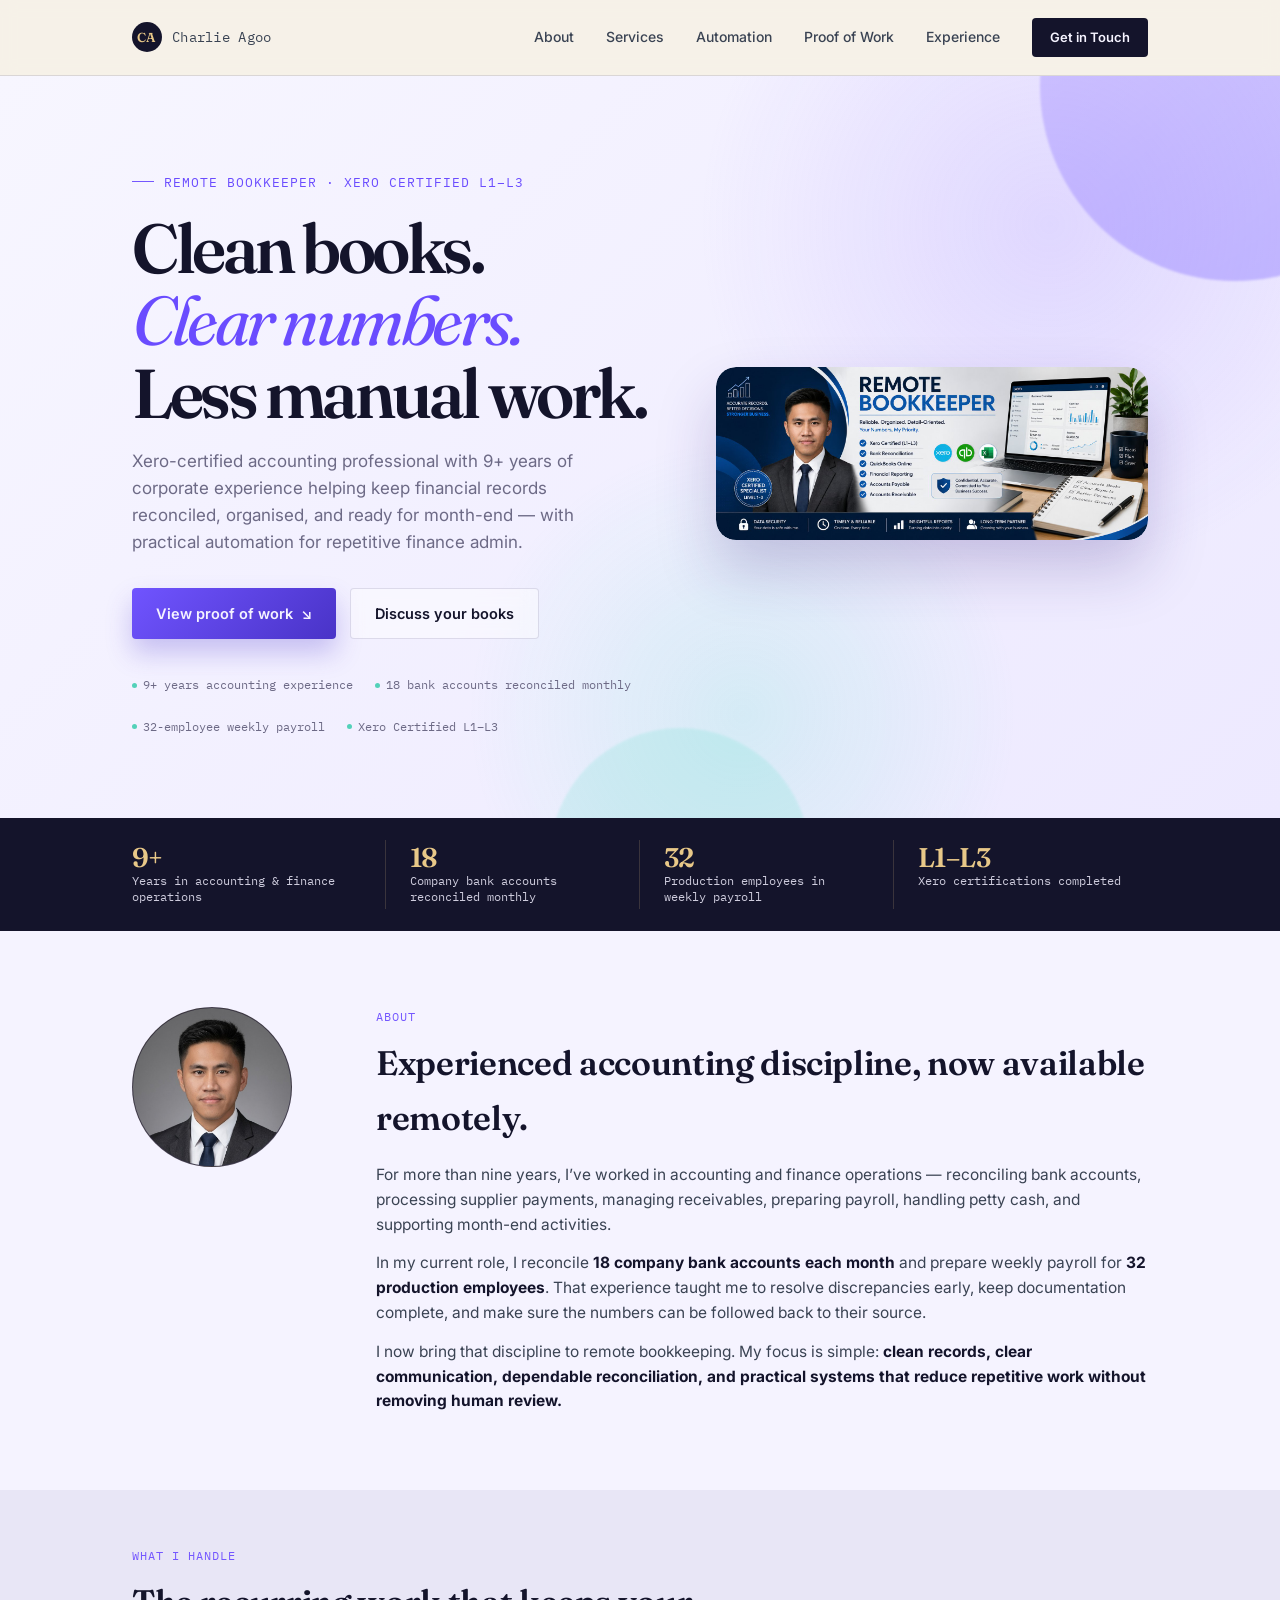
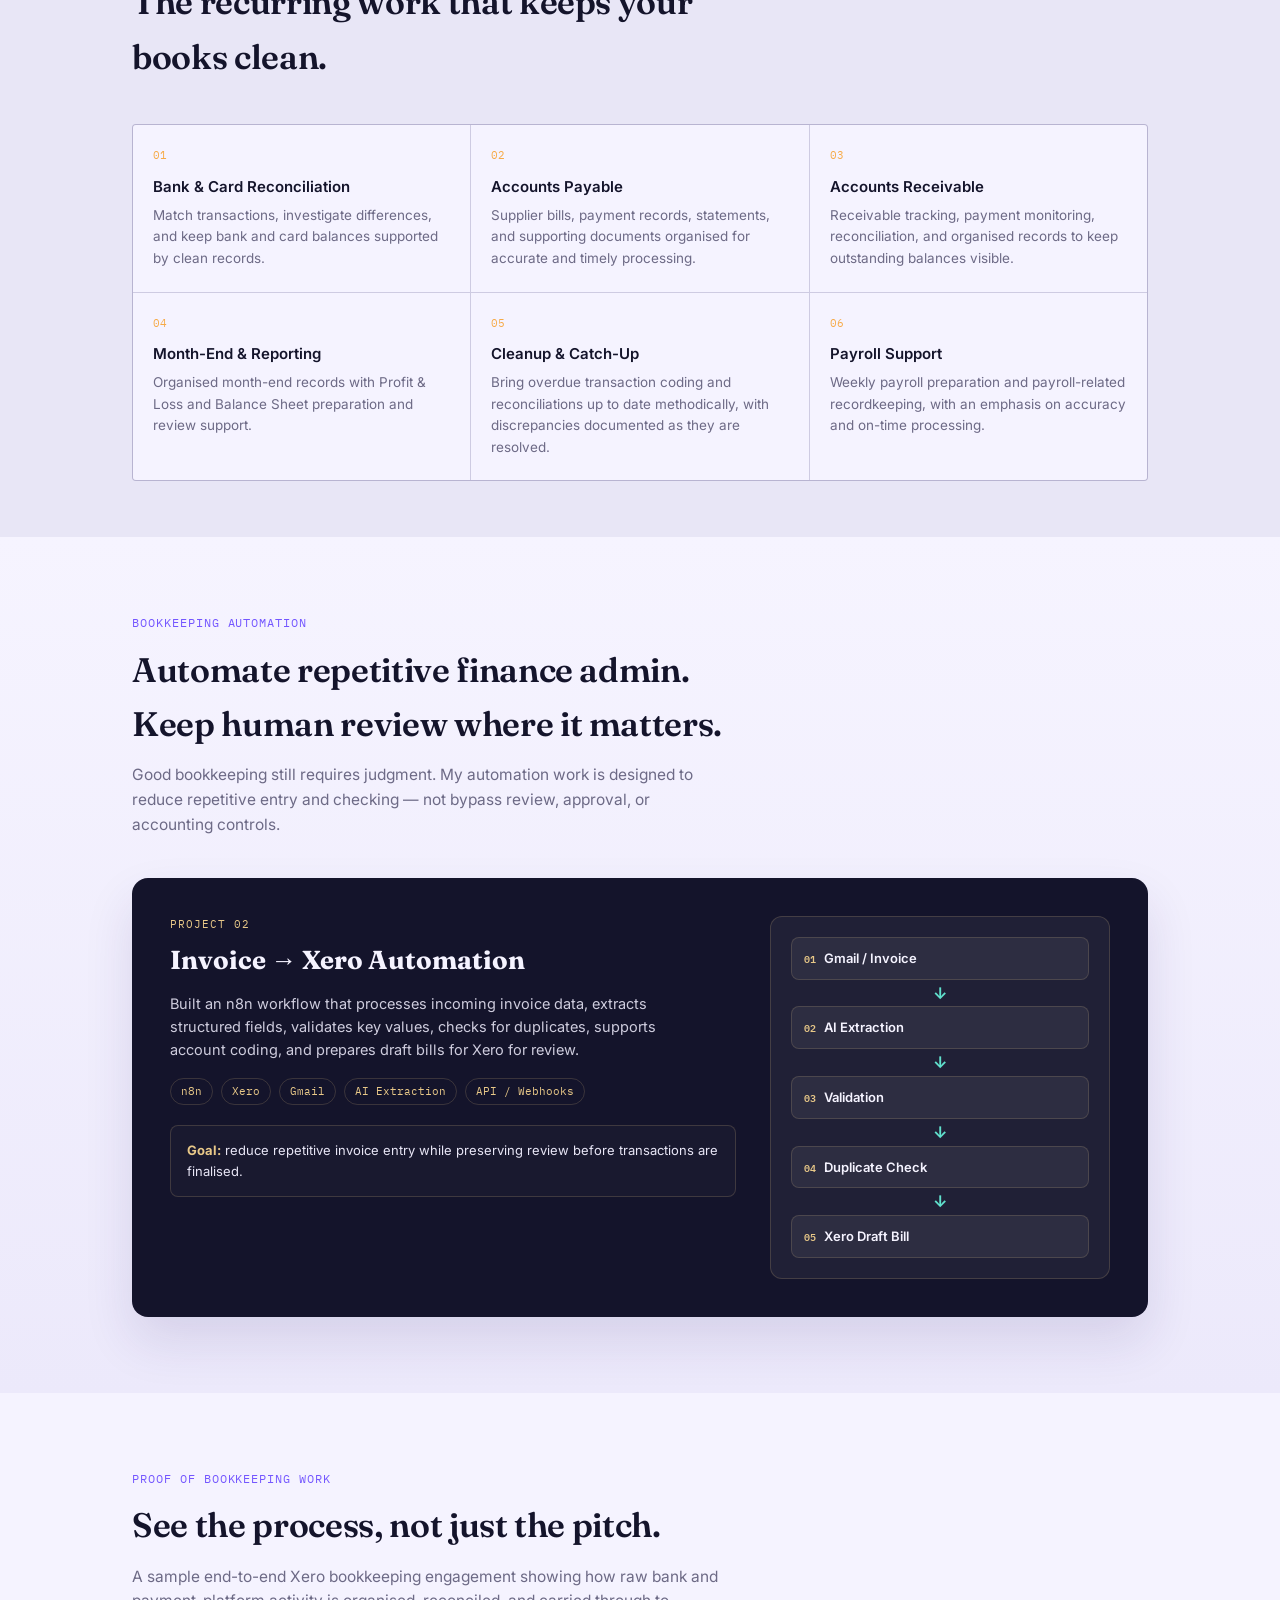
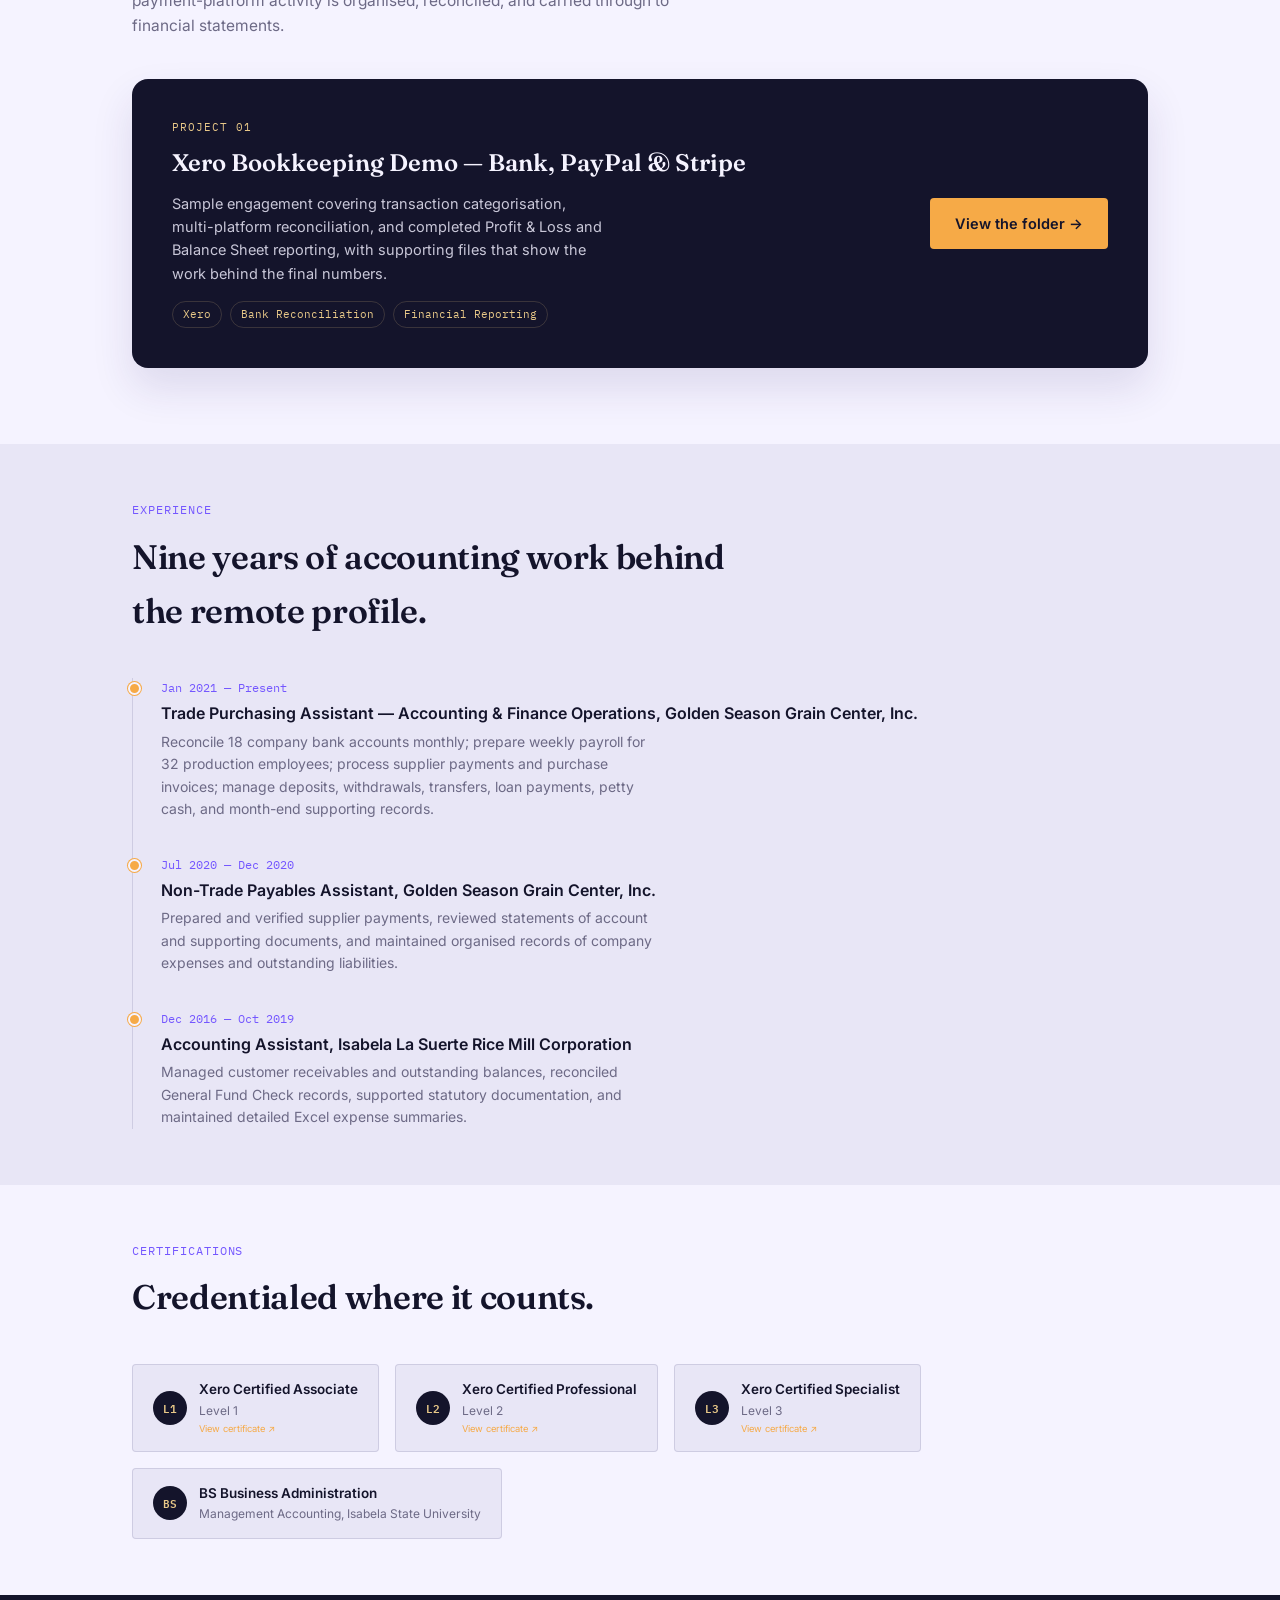
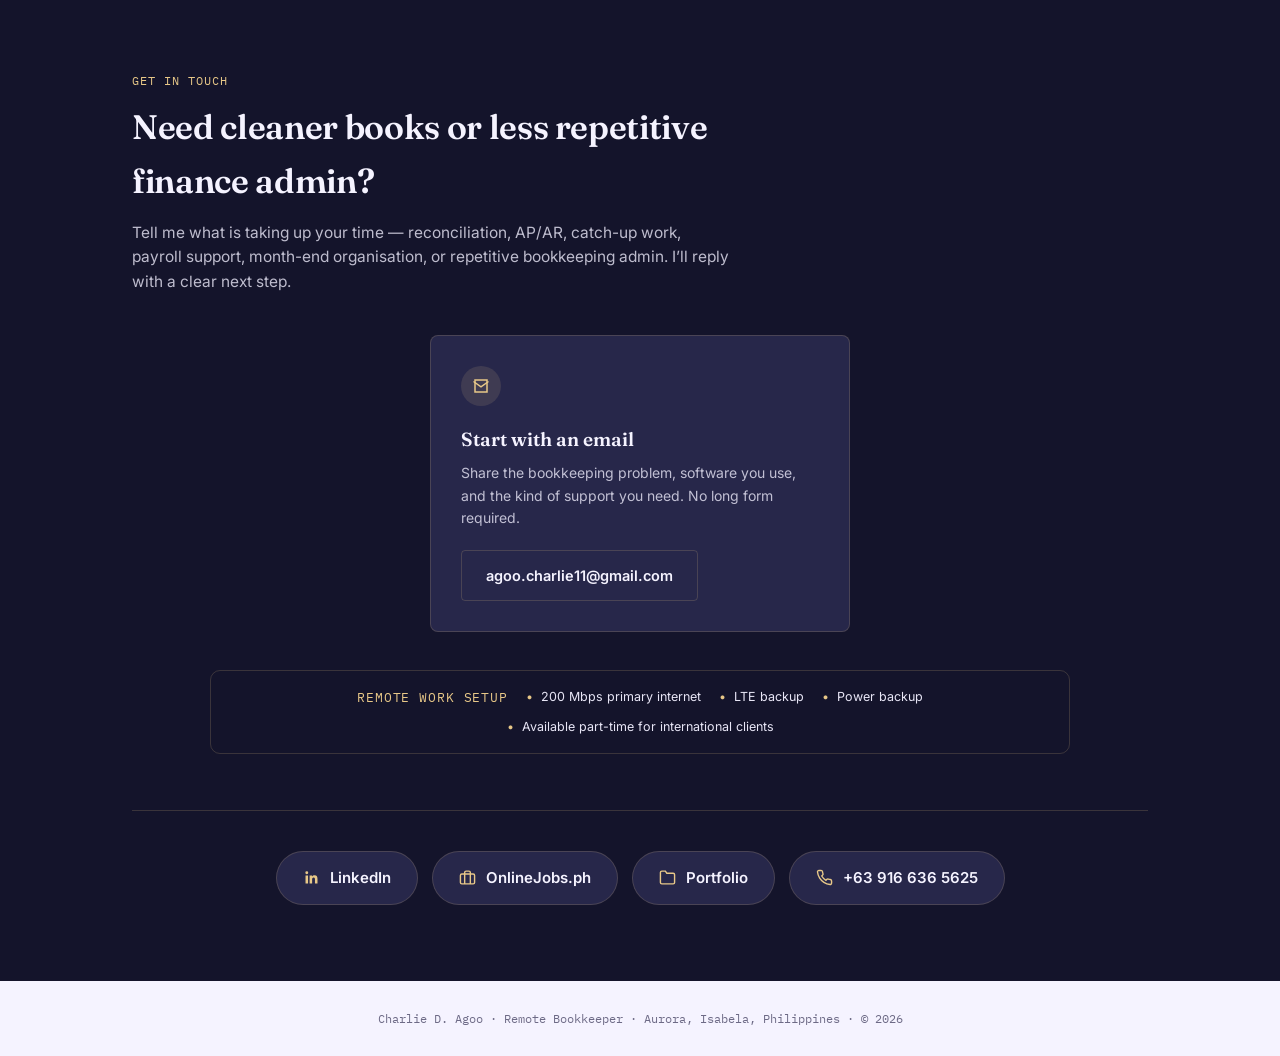
==== commit 4b3e7901: "Fix portfolio resume link" ====
--- a/index.html
+++ b/index.html
@@ -1007,10 +1007,7 @@
 <svg fill="none" stroke="currentColor" stroke-width="2" viewbox="0 0 24 24"><path d="M22 16.92v3a2 2 0 0 1-2.18 2 19.79 19.79 0 0 1-8.63-3.07 19.5 19.5 0 0 1-6-6 19.79 19.79 0 0 1-3.07-8.67A2 2 0 0 1 4.11 2h3a2 2 0 0 1 2 1.72c.127.96.362 1.903.7 2.81a2 2 0 0 1-.45 2.11L8.09 9.91a16 16 0 0 0 6 6l1.27-1.27a2 2 0 0 1 2.11-.45c.907.338 1.85.573 2.81.7A2 2 0 0 1 22 16.92z"></path></svg>
         +63 916 636 5625
       </a>
-<a download="" href="Charlie-Agoo-Bookkeeper-Resume.docx">
-<svg fill="none" stroke="currentColor" stroke-width="2" viewbox="0 0 24 24"><path d="M12 3v12"></path><path d="M7 10l5 5 5-5"></path><path d="M5 21h14"></path></svg>
-      Resume
-    </a></div>
+</div>
 </div>
 </section>
 <footer>Charlie D. Agoo · Remote Bookkeeper · Aurora, Isabela, Philippines · © 2026</footer>
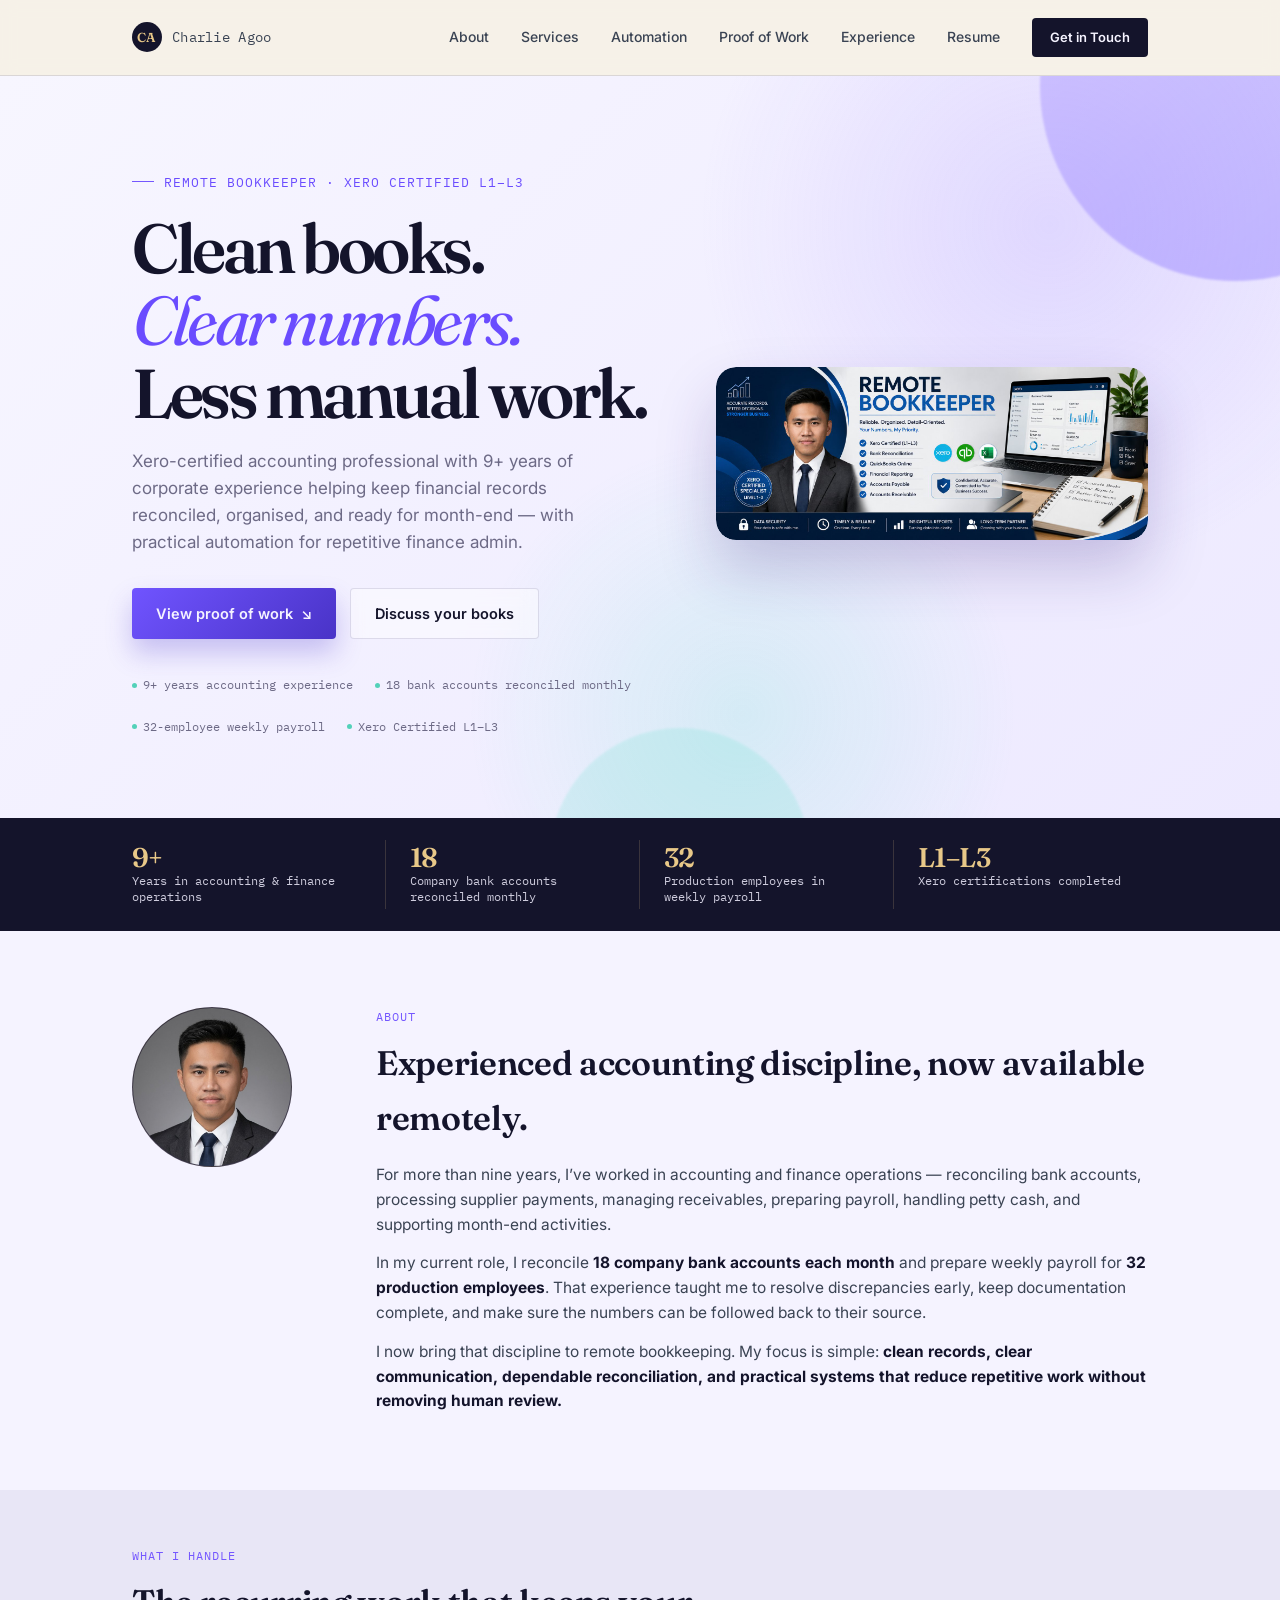
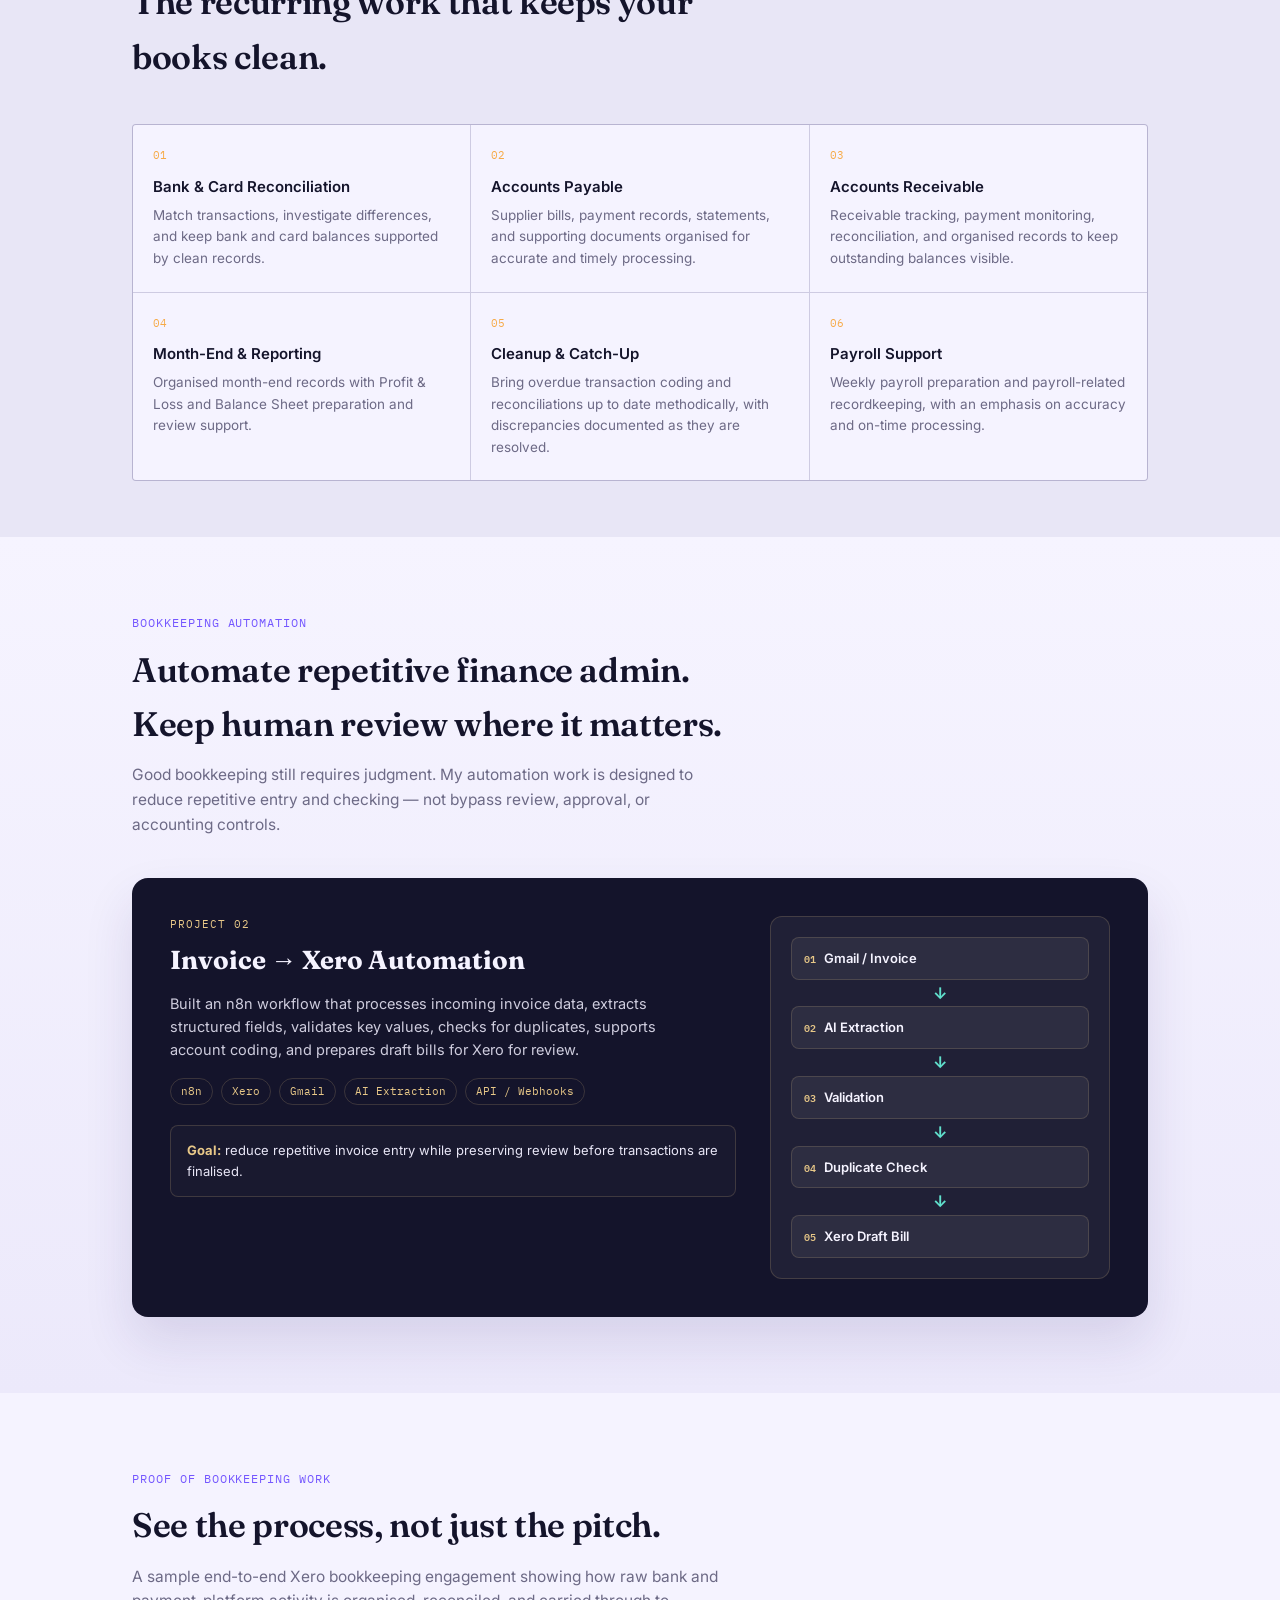
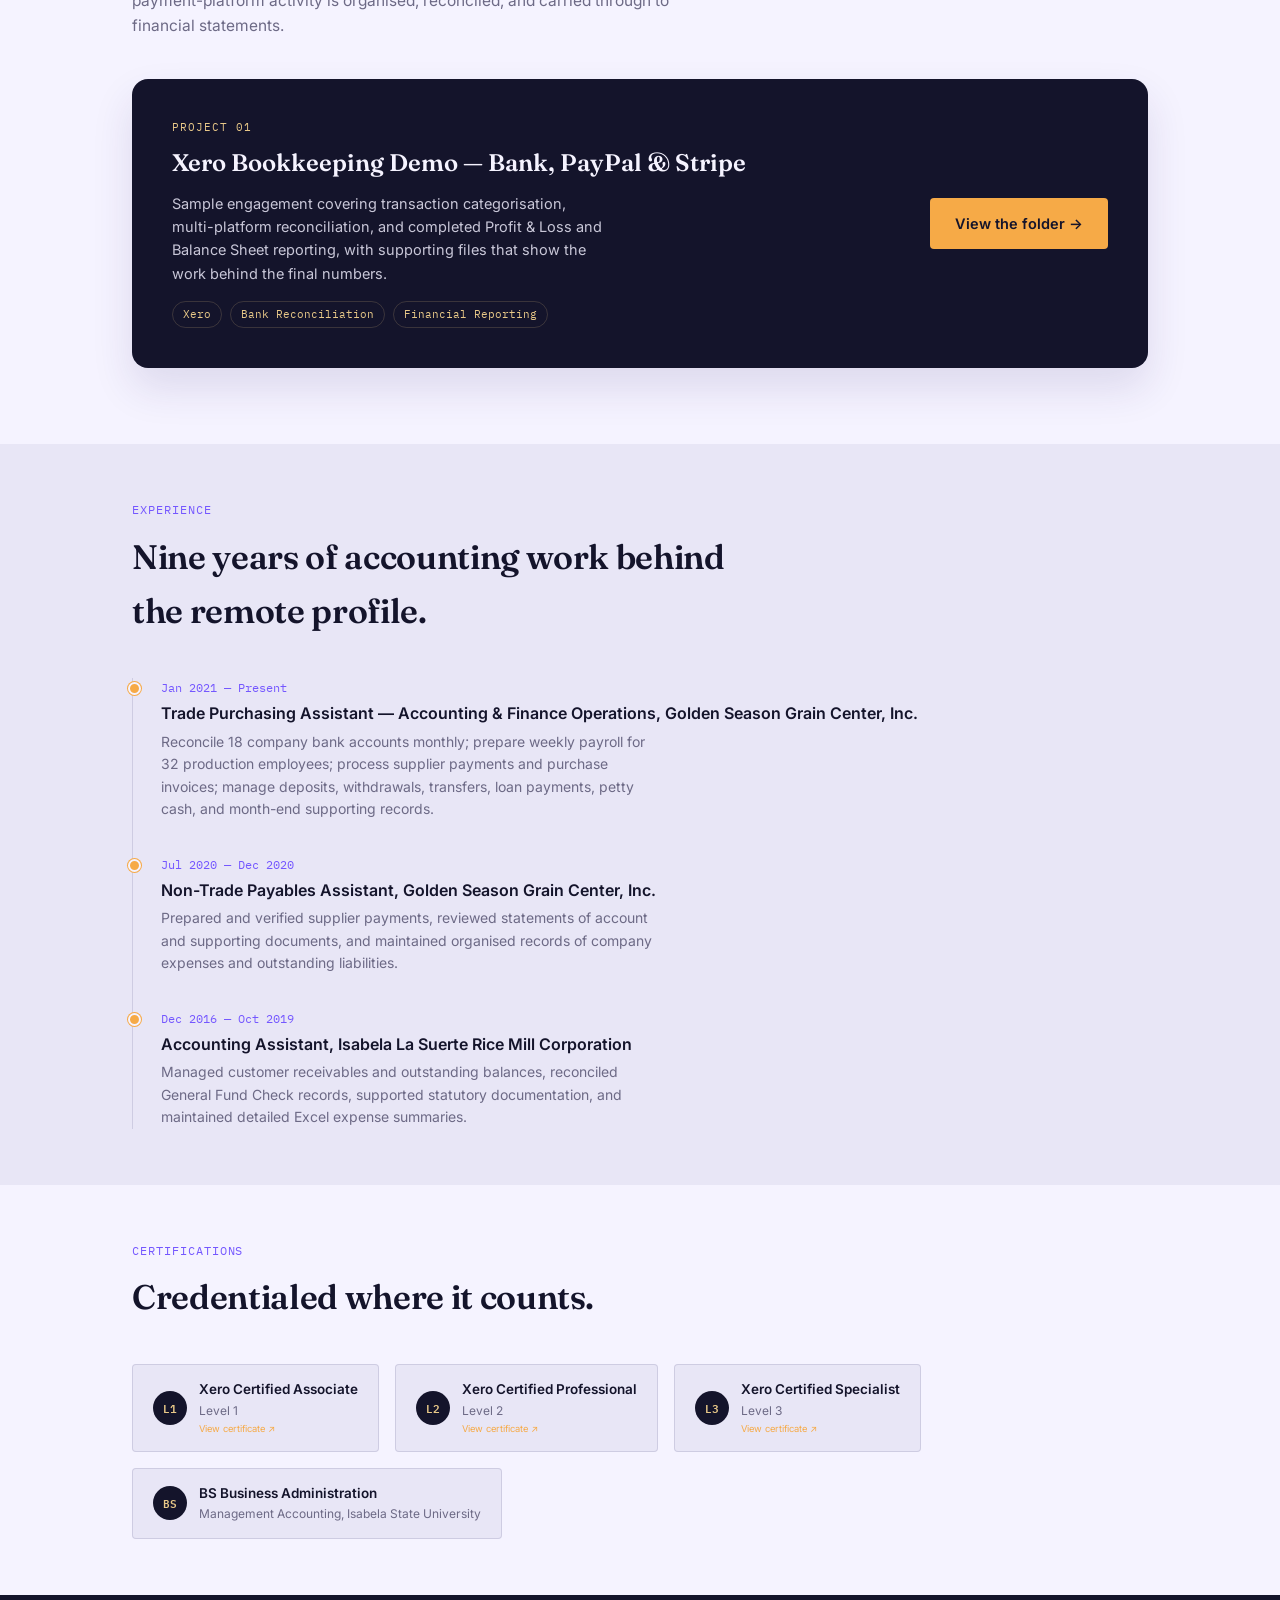
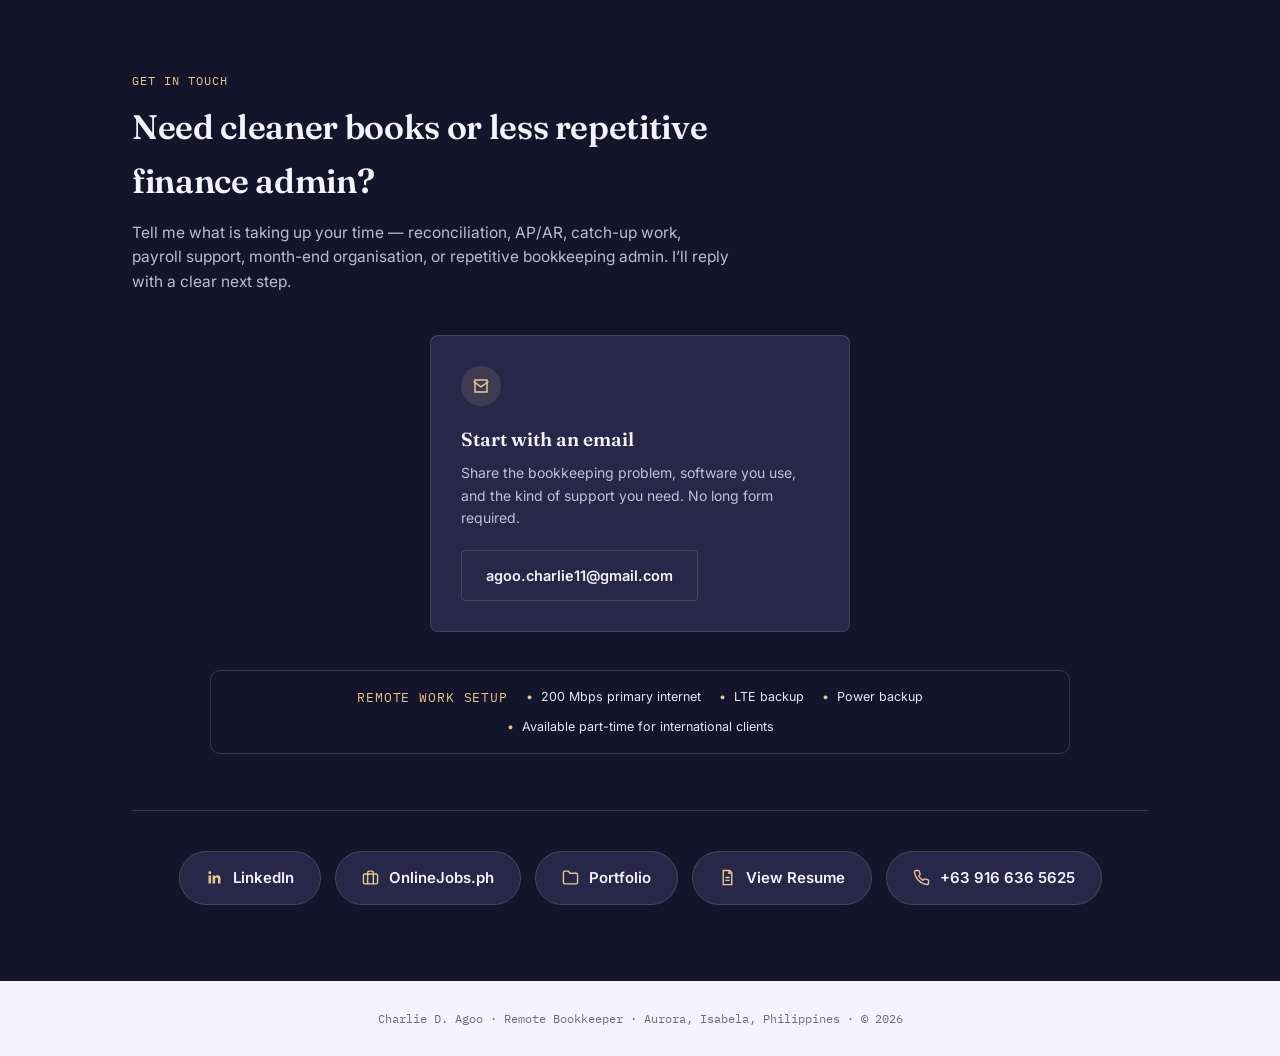
==== commit 5bcc6a4b: "Polish mobile navigation, SEO, favicon, and resume links" ====
--- a/index.html
+++ b/index.html
@@ -6,6 +6,21 @@
 <meta content="width=device-width, initial-scale=1.0" name="viewport"/>
 <title>Charlie Agoo — Xero Bookkeeper | Accounting &amp; Automation</title>
 <meta content="Xero-certified bookkeeper with 9+ years of accounting experience in bank reconciliation, AP/AR, payroll, month-end support, and practical bookkeeping automation." name="description"/>
+<link href="https://agoocharlie11-luffy.github.io/my-portfolio/" rel="canonical"/>
+<link href="favicon.svg" rel="icon" type="image/svg+xml"/>
+<meta content="#14142b" name="theme-color"/>
+<meta content="index,follow" name="robots"/>
+<meta content="Charlie Agoo - Xero Bookkeeper | Accounting &amp; Automation" property="og:title"/>
+<meta content="Xero-certified bookkeeper with 9+ years of accounting experience in reconciliation, AP/AR, payroll, month-end support, and practical bookkeeping automation." property="og:description"/>
+<meta content="website" property="og:type"/>
+<meta content="https://agoocharlie11-luffy.github.io/my-portfolio/" property="og:url"/>
+<meta content="Charlie Agoo - Bookkeeping Portfolio" property="og:site_name"/>
+<meta content="summary" name="twitter:card"/>
+<meta content="Charlie Agoo - Xero Bookkeeper | Accounting &amp; Automation" name="twitter:title"/>
+<meta content="9+ years accounting experience, Xero L1-L3, reconciliation, AP/AR, payroll, month-end support, and bookkeeping automation." name="twitter:description"/>
+<script type="application/ld+json">
+{"@context":"https://schema.org","@type":"Person","name":"Charlie D. Agoo","jobTitle":"Bookkeeper","url":"https://agoocharlie11-luffy.github.io/my-portfolio/","sameAs":["https://www.linkedin.com/in/charlie-agoo-a01619394","https://www.onlinejobs.ph/jobseekers/info/4487953"],"knowsAbout":["Xero","Bank Reconciliation","Accounts Payable","Accounts Receivable","Payroll Support","Month-End Close","Bookkeeping Automation"]}
+</script>
 <link href="https://fonts.googleapis.com" rel="preconnect"/>
 <link crossorigin="" href="https://fonts.gstatic.com" rel="preconnect"/>
 <link href="https://fonts.googleapis.com/css2?family=Fraunces:opsz,wght@9..144,300;9..144,400;9..144,500;9..144,600;9..144,700&amp;family=Inter:wght@400;500;600;700&amp;family=IBM+Plex+Mono:wght@400;500&amp;display=swap" rel="stylesheet"/>
@@ -753,6 +768,45 @@
   .remote-label { font-family:var(--mono); color:var(--amber-light); text-transform:uppercase; letter-spacing:.07em; }
   @media (max-width:900px) { .proof-strip .wrap { grid-template-columns:repeat(2,1fr); row-gap:18px; } .proof-strip .trust-item:nth-child(2) { border-right:0; } .automation-card { grid-template-columns:1fr; } }
   @media (max-width:560px) { .proof-strip .wrap { grid-template-columns:1fr 1fr; } .proof-strip .trust-item { padding:4px 12px; } .metric-number { font-size:23px; } .automation-card { padding:25px 20px; } .remote-setup { justify-content:flex-start; } }
+
+  /* ---------- Mobile navigation ---------- */
+  .mobile-nav { display:none; }
+  @media (max-width:720px) {
+    .nav-inner { padding:14px 20px; }
+    .nav-toggle {
+      display:inline-flex;
+      align-items:center;
+      justify-content:center;
+      gap:7px;
+      min-height:40px;
+      padding:8px 12px;
+      border:1px solid var(--line);
+      border-radius:8px;
+      background:rgba(255,255,255,.58);
+      color:var(--ink);
+      font:600 13px var(--sans);
+      cursor:pointer;
+    }
+    .nav-toggle svg { width:18px; height:18px; }
+    .mobile-nav {
+      display:none;
+      flex-direction:column;
+      gap:2px;
+      padding:8px 20px 16px;
+      border-top:1px solid var(--line);
+      background:rgba(246,241,231,.98);
+    }
+    .mobile-nav.open { display:flex; }
+    .mobile-nav a {
+      padding:11px 10px;
+      border-radius:7px;
+      color:var(--slate);
+      font-size:14px;
+      font-weight:600;
+    }
+    .mobile-nav a:hover { background:rgba(112,84,255,.08); color:var(--rust); }
+    .mobile-nav .mobile-cta { background:var(--ink); color:var(--parchment); margin-top:4px; text-align:center; }
+  }
 </style>
 </head>
 <body>
@@ -768,9 +822,23 @@
 <a href="#automation">Automation</a>
 <a href="#portfolio">Proof of Work</a>
 <a href="#experience">Experience</a>
+<a href="resume.html" rel="noopener" target="_blank">Resume</a>
 <a class="nav-cta" href="#contact">Get in Touch</a>
 </nav>
-</div>
+<button aria-controls="mobile-nav" aria-expanded="false" aria-label="Open navigation menu" class="nav-toggle" type="button">
+<svg aria-hidden="true" fill="none" stroke="currentColor" stroke-linecap="round" stroke-width="2" viewBox="0 0 24 24"><path d="M4 7h16M4 12h16M4 17h16"></path></svg>
+<span>Menu</span>
+</button>
+</div>
+<nav aria-label="Mobile navigation" class="mobile-nav" id="mobile-nav">
+<a href="#about">About</a>
+<a href="#services">Services</a>
+<a href="#automation">Automation</a>
+<a href="#portfolio">Proof of Work</a>
+<a href="#experience">Experience</a>
+<a href="resume.html" rel="noopener" target="_blank">Resume</a>
+<a class="mobile-cta" href="#contact">Get in Touch</a>
+</nav>
 </header>
 <section class="hero hero-3d">
 <div class="hero-orb hero-orb-one"></div><div class="hero-orb hero-orb-two"></div>
@@ -1003,6 +1071,10 @@
 <svg fill="none" stroke="currentColor" stroke-width="2" viewbox="0 0 24 24"><path d="M22 19a2 2 0 0 1-2 2H4a2 2 0 0 1-2-2V5a2 2 0 0 1 2-2h5l2 3h9a2 2 0 0 1 2 2z"></path></svg>
         Portfolio
       </a>
+<a href="resume.html" rel="noopener" target="_blank">
+<svg fill="none" stroke="currentColor" stroke-width="2" viewbox="0 0 24 24"><path d="M6 2h9l3 3v17H6z"></path><path d="M14 2v4h4"></path><path d="M9 12h6M9 16h6"></path></svg>
+        View Resume
+      </a>
 <a href="tel:+639166365625">
 <svg fill="none" stroke="currentColor" stroke-width="2" viewbox="0 0 24 24"><path d="M22 16.92v3a2 2 0 0 1-2.18 2 19.79 19.79 0 0 1-8.63-3.07 19.5 19.5 0 0 1-6-6 19.79 19.79 0 0 1-3.07-8.67A2 2 0 0 1 4.11 2h3a2 2 0 0 1 2 1.72c.127.96.362 1.903.7 2.81a2 2 0 0 1-.45 2.11L8.09 9.91a16 16 0 0 0 6 6l1.27-1.27a2 2 0 0 1 2.11-.45c.907.338 1.85.573 2.81.7A2 2 0 0 1 22 16.92z"></path></svg>
         +63 916 636 5625
@@ -1011,5 +1083,25 @@
 </div>
 </section>
 <footer>Charlie D. Agoo · Remote Bookkeeper · Aurora, Isabela, Philippines · © 2026</footer>
+<script>
+(() => {
+  const navToggle = document.querySelector('.nav-toggle');
+  const mobileNav = document.getElementById('mobile-nav');
+  if (!navToggle || !mobileNav) return;
+  const closeMenu = () => {
+    mobileNav.classList.remove('open');
+    navToggle.setAttribute('aria-expanded','false');
+    navToggle.setAttribute('aria-label','Open navigation menu');
+  };
+  navToggle.addEventListener('click', () => {
+    const open = !mobileNav.classList.contains('open');
+    mobileNav.classList.toggle('open', open);
+    navToggle.setAttribute('aria-expanded', String(open));
+    navToggle.setAttribute('aria-label', open ? 'Close navigation menu' : 'Open navigation menu');
+  });
+  mobileNav.querySelectorAll('a[href^="#"]').forEach(link => link.addEventListener('click', closeMenu));
+  window.addEventListener('resize', () => { if (window.innerWidth > 720) closeMenu(); });
+})();
+</script>
 </body>
 </html>
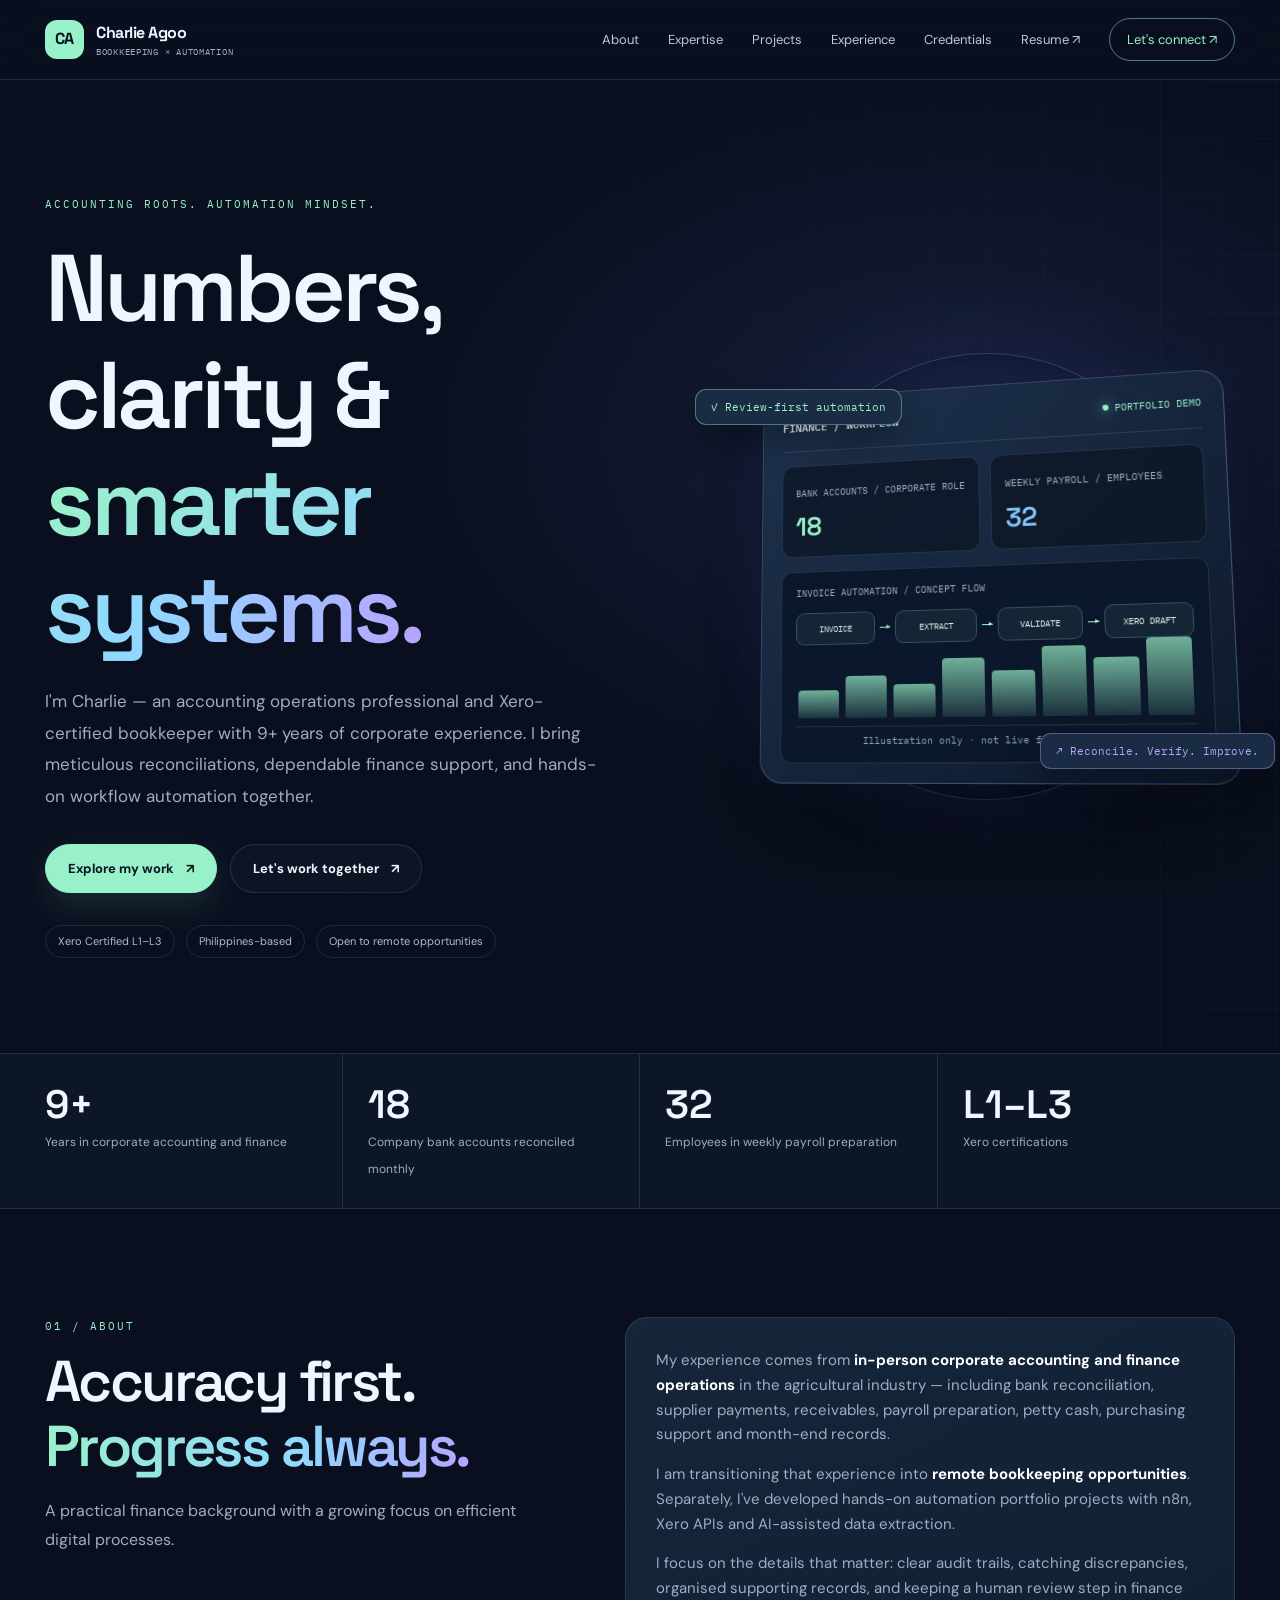
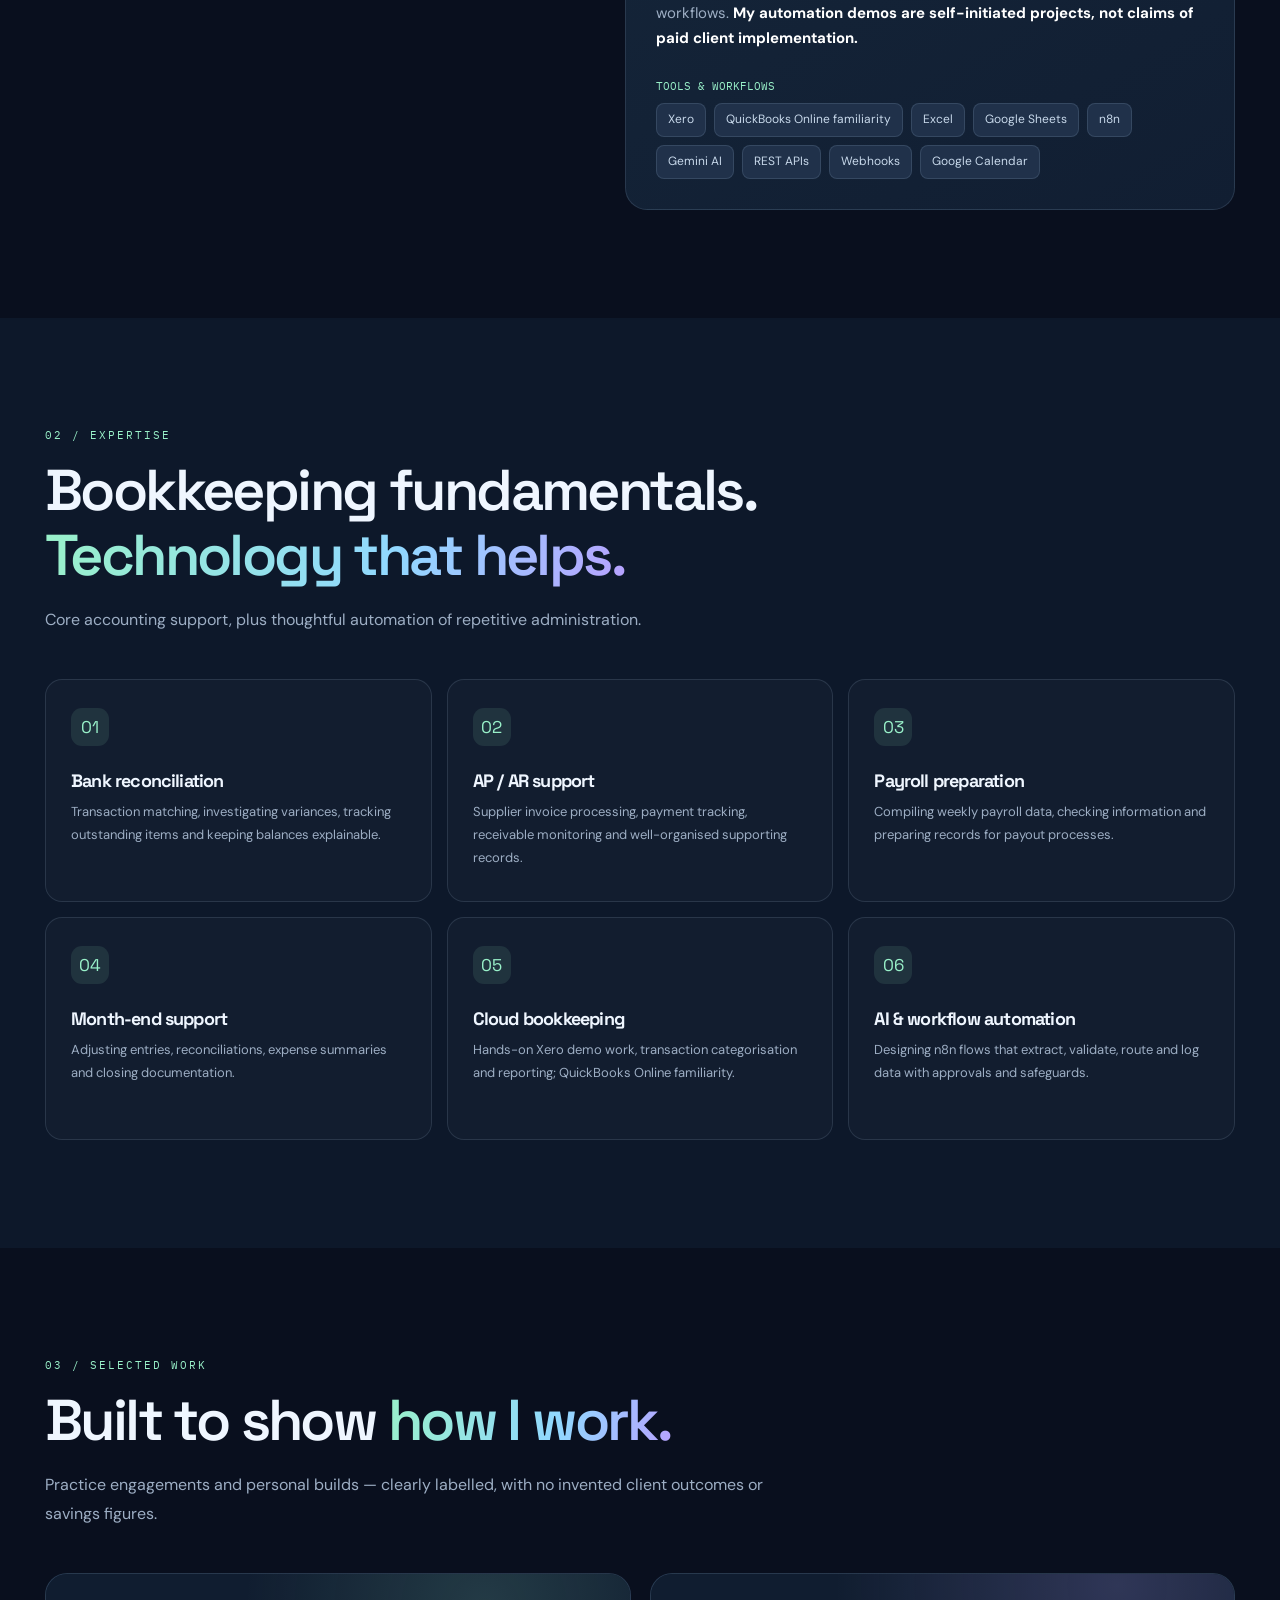
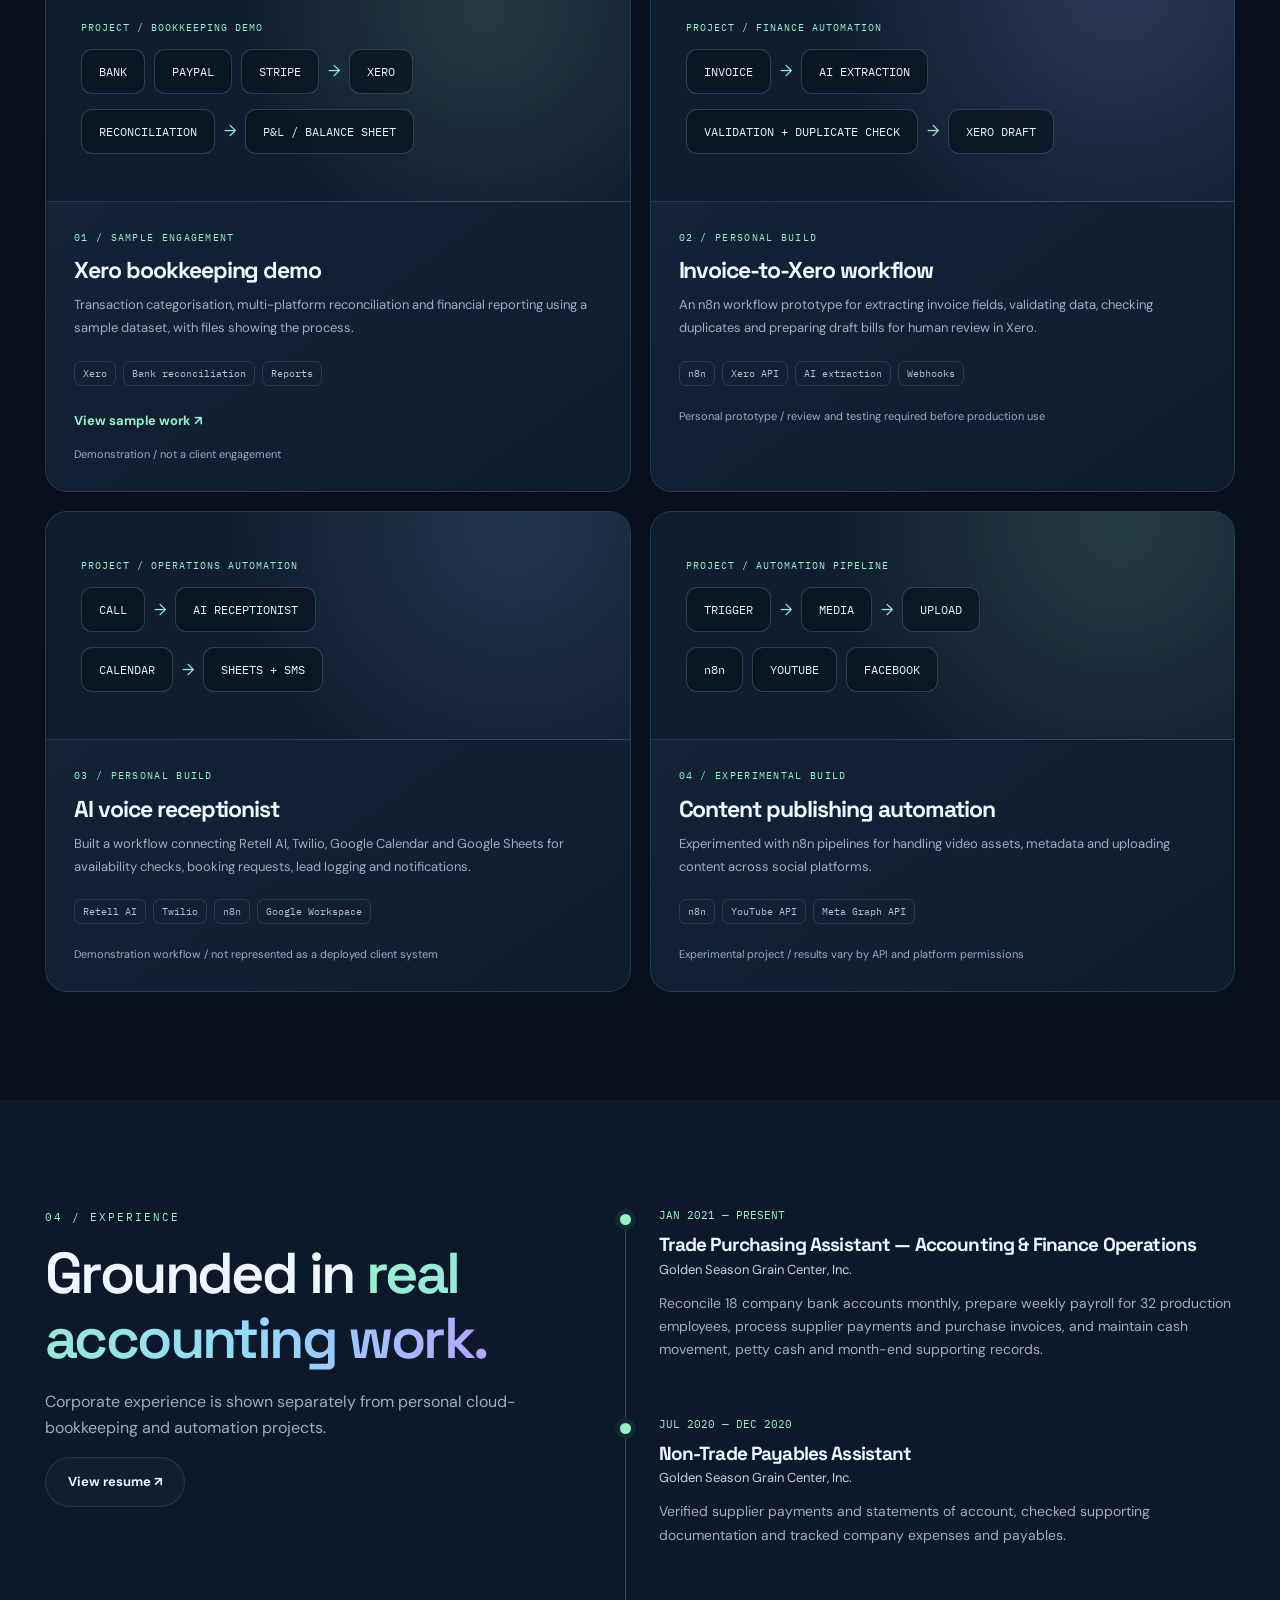
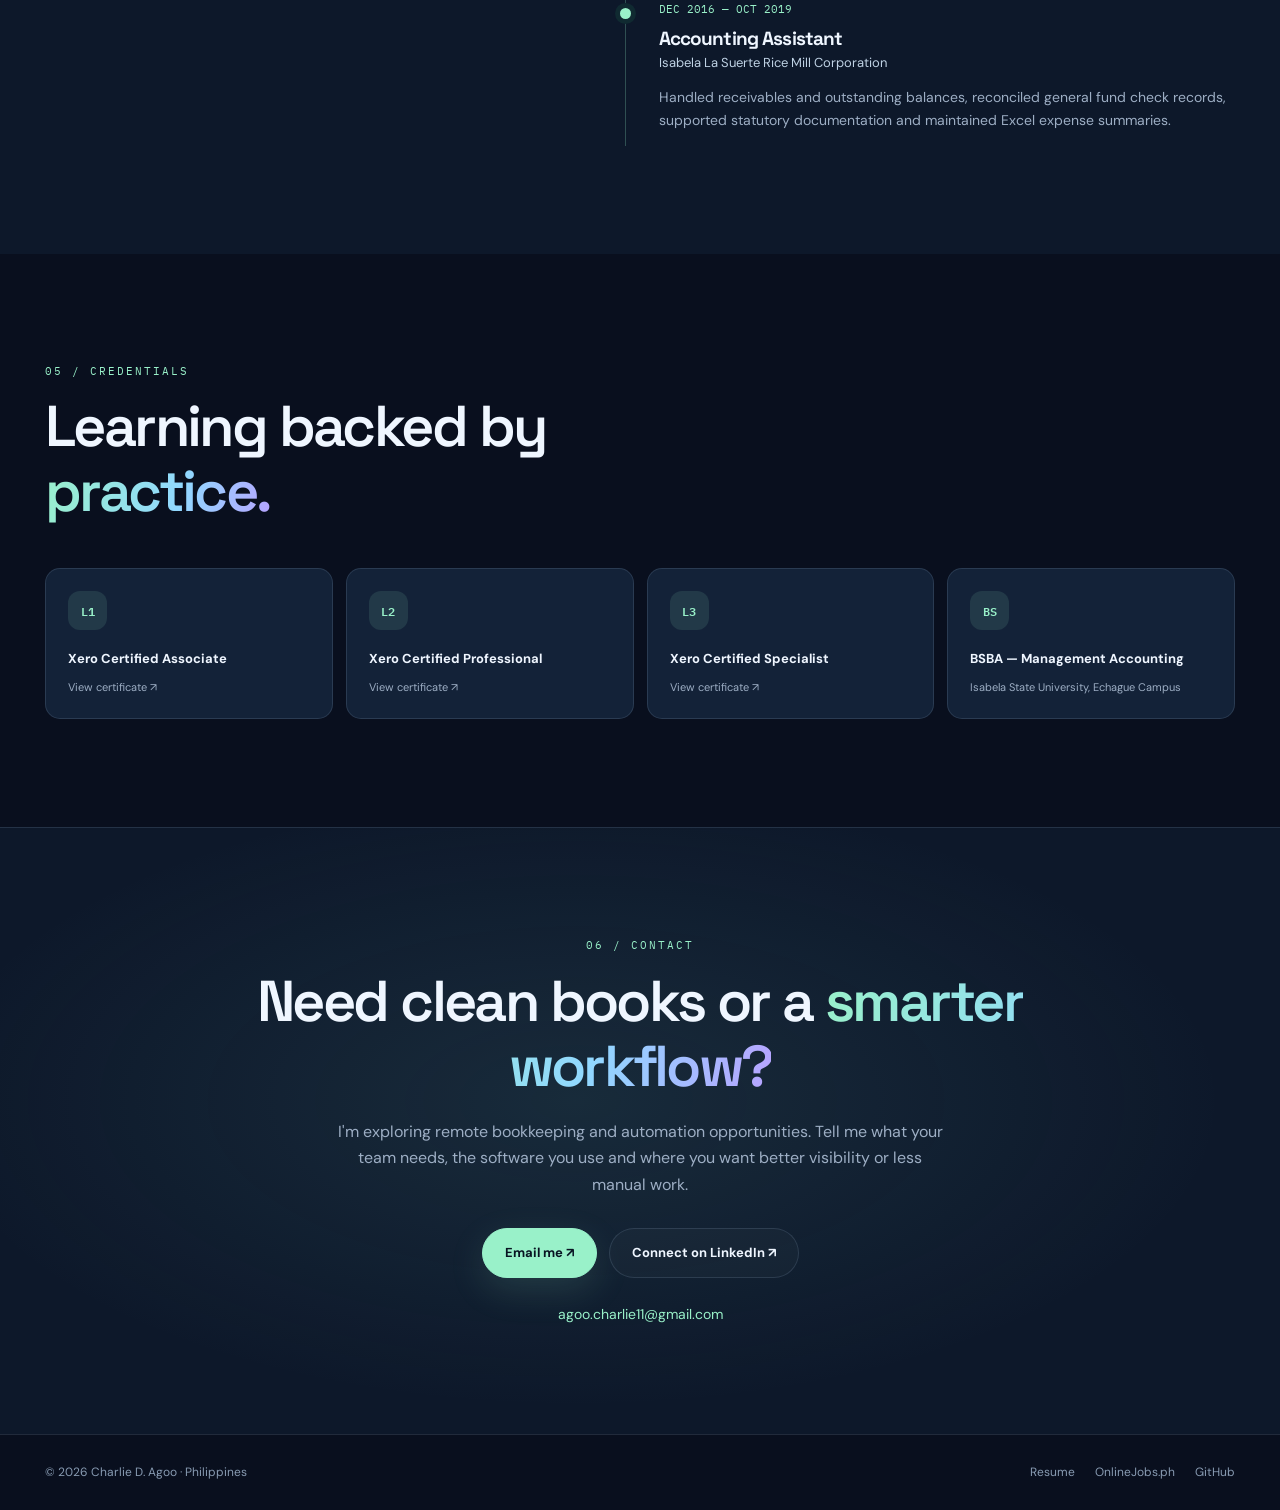
==== commit d6a7918f: "Redesign portfolio with premium responsive layout and clearly labelled projects" ====
--- a/index.html
+++ b/index.html
@@ -1,1107 +1,114 @@
-<!DOCTYPE html>
-
+<!doctype html>
 <html lang="en">
 <head>
-<meta charset="utf-8"/>
-<meta content="width=device-width, initial-scale=1.0" name="viewport"/>
-<title>Charlie Agoo — Xero Bookkeeper | Accounting &amp; Automation</title>
-<meta content="Xero-certified bookkeeper with 9+ years of accounting experience in bank reconciliation, AP/AR, payroll, month-end support, and practical bookkeeping automation." name="description"/>
-<link href="https://agoocharlie11-luffy.github.io/my-portfolio/" rel="canonical"/>
-<link href="favicon.svg" rel="icon" type="image/svg+xml"/>
-<meta content="#14142b" name="theme-color"/>
-<meta content="index,follow" name="robots"/>
-<meta content="Charlie Agoo - Xero Bookkeeper | Accounting &amp; Automation" property="og:title"/>
-<meta content="Xero-certified bookkeeper with 9+ years of accounting experience in reconciliation, AP/AR, payroll, month-end support, and practical bookkeeping automation." property="og:description"/>
-<meta content="website" property="og:type"/>
-<meta content="https://agoocharlie11-luffy.github.io/my-portfolio/" property="og:url"/>
-<meta content="Charlie Agoo - Bookkeeping Portfolio" property="og:site_name"/>
-<meta content="summary" name="twitter:card"/>
-<meta content="Charlie Agoo - Xero Bookkeeper | Accounting &amp; Automation" name="twitter:title"/>
-<meta content="9+ years accounting experience, Xero L1-L3, reconciliation, AP/AR, payroll, month-end support, and bookkeeping automation." name="twitter:description"/>
-<script type="application/ld+json">
-{"@context":"https://schema.org","@type":"Person","name":"Charlie D. Agoo","jobTitle":"Bookkeeper","url":"https://agoocharlie11-luffy.github.io/my-portfolio/","sameAs":["https://www.linkedin.com/in/charlie-agoo-a01619394","https://www.onlinejobs.ph/jobseekers/info/4487953"],"knowsAbout":["Xero","Bank Reconciliation","Accounts Payable","Accounts Receivable","Payroll Support","Month-End Close","Bookkeeping Automation"]}
-</script>
-<link href="https://fonts.googleapis.com" rel="preconnect"/>
-<link crossorigin="" href="https://fonts.gstatic.com" rel="preconnect"/>
-<link href="https://fonts.googleapis.com/css2?family=Fraunces:opsz,wght@9..144,300;9..144,400;9..144,500;9..144,600;9..144,700&amp;family=Inter:wght@400;500;600;700&amp;family=IBM+Plex+Mono:wght@400;500&amp;display=swap" rel="stylesheet"/>
+<meta charset="utf-8">
+<meta name="viewport" content="width=device-width,initial-scale=1">
+<meta name="theme-color" content="#080e1c">
+<meta name="description" content="Charlie Agoo — accounting operations professional and Xero-certified bookkeeper. Reconciliation, payroll support, finance operations and practical AI automation.">
+<meta property="og:title" content="Charlie Agoo | Bookkeeping × Automation">
+<meta property="og:description" content="Accounting discipline meets smarter workflows. Explore Xero bookkeeping and n8n automation portfolio projects.">
+<meta property="og:type" content="website">
+<meta property="og:url" content="https://agoocharlie11-luffy.github.io/my-portfolio/">
+<link rel="canonical" href="https://agoocharlie11-luffy.github.io/my-portfolio/">
+<link rel="icon" href="favicon.svg" type="image/svg+xml">
+<title>Charlie Agoo — Bookkeeping × Automation</title>
+<link rel="preconnect" href="https://fonts.googleapis.com">
+<link rel="preconnect" href="https://fonts.gstatic.com" crossorigin>
+<link href="https://fonts.googleapis.com/css2?family=DM+Sans:wght@400;500;600;700&family=Space+Grotesk:wght@400;500;600;700&family=IBM+Plex+Mono:wght@400;500&display=swap" rel="stylesheet">
 <style>
-  :root {
-    --ink: #101C2C;
-    --ink-soft: #1B2A40;
-    --parchment: #F6F1E7;
-    --parchment-dim: #EDE6D6;
-    --amber: #C68A2E;
-    --amber-light: #E8C888;
-    --rust: #9C5A24;
-    --slate: #3A4353;
-    --slate-soft: #6B7280;
-    --line: rgba(16, 28, 44, 0.12);
-    --line-dark: rgba(232, 200, 136, 0.18);
-    --radius: 4px;
-    --serif: 'Fraunces', serif;
-    --sans: 'Inter', sans-serif;
-    --mono: 'IBM Plex Mono', monospace;
-  }
-
-  * { box-sizing: border-box; margin: 0; padding: 0; }
-
-  html { scroll-behavior: smooth; }
-
-  body {
-    font-family: var(--sans);
-    background: var(--parchment);
-    color: var(--slate);
-    line-height: 1.6;
-    -webkit-font-smoothing: antialiased;
-  }
-
-  a { color: inherit; text-decoration: none; }
-
-  img, svg { display: block; max-width: 100%; }
-
-  .wrap {
-    max-width: 1080px;
-    margin: 0 auto;
-    padding: 0 32px;
-  }
-
-  @media (max-width: 640px) {
-    .wrap { padding: 0 20px; }
-  }
-
-  /* ---------- Nav ---------- */
-  header.nav {
-    position: sticky;
-    top: 0;
-    z-index: 100;
-    background: rgba(246, 241, 231, 0.92);
-    backdrop-filter: blur(8px);
-    border-bottom: 1px solid var(--line);
-  }
-
-  .nav-inner {
-    display: flex;
-    align-items: center;
-    justify-content: space-between;
-    padding: 18px 32px;
-    max-width: 1080px;
-    margin: 0 auto;
-  }
-
-  .nav-mark {
-    display: flex;
-    align-items: center;
-    gap: 10px;
-    font-family: var(--mono);
-    font-size: 14px;
-    letter-spacing: 0.02em;
-  }
-
-  .nav-mark .glyph {
-    width: 30px;
-    height: 30px;
-    border-radius: 50%;
-    background: var(--ink);
-    color: var(--amber-light);
-    display: flex;
-    align-items: center;
-    justify-content: center;
-    font-family: var(--serif);
-    font-weight: 600;
-    font-size: 13px;
-  }
-
-  .nav-links {
-    display: flex;
-    align-items: center;
-    gap: 32px;
-    font-size: 14px;
-    font-weight: 500;
-  }
-
-  .nav-links a { color: var(--slate); transition: color 0.15s ease; }
-  .nav-links a:hover { color: var(--rust); }
-
-  .nav-cta {
-    background: var(--ink);
-    color: var(--parchment) !important;
-    padding: 9px 18px;
-    border-radius: var(--radius);
-    font-size: 13px;
-    font-weight: 600;
-  }
-  .nav-cta:hover { background: var(--rust); }
-
-  .nav-toggle { display: none; }
-
-  @media (max-width: 720px) {
-    .nav-links { display: none; }
-  }
-
-  /* ---------- Hero ---------- */
-  .hero {
-    padding: 88px 0 72px;
-  }
-
-  .hero-grid {
-    display: grid;
-    grid-template-columns: 1.1fr 0.9fr;
-    gap: 56px;
-    align-items: center;
-  }
-
-  @media (max-width: 860px) {
-    .hero-grid { grid-template-columns: 1fr; gap: 40px; }
-  }
-
-  .eyebrow {
-    font-family: var(--mono);
-    font-size: 12.5px;
-    letter-spacing: 0.08em;
-    text-transform: uppercase;
-    color: var(--rust);
-    display: flex;
-    align-items: center;
-    gap: 10px;
-    margin-bottom: 20px;
-  }
-
-  .eyebrow::before {
-    content: '';
-    width: 22px;
-    height: 1px;
-    background: var(--rust);
-  }
-
-  h1.title {
-    font-family: var(--serif);
-    font-weight: 600;
-    font-size: clamp(38px, 5.2vw, 58px);
-    line-height: 1.05;
-    color: var(--ink);
-    letter-spacing: -0.01em;
-    margin-bottom: 18px;
-  }
-
-  h1.title em {
-    font-style: italic;
-    font-weight: 400;
-    color: var(--rust);
-  }
-
-  .hero-sub {
-    font-size: 17px;
-    color: var(--slate-soft);
-    max-width: 46ch;
-    margin-bottom: 32px;
-  }
-
-  .hero-ctas {
-    display: flex;
-    gap: 14px;
-    flex-wrap: wrap;
-    margin-bottom: 36px;
-  }
-
-  .btn {
-    display: inline-flex;
-    align-items: center;
-    gap: 8px;
-    padding: 13px 24px;
-    border-radius: var(--radius);
-    font-size: 14.5px;
-    font-weight: 600;
-    transition: all 0.15s ease;
-    border: 1px solid transparent;
-    cursor: pointer;
-  }
-
-  .btn-primary {
-    background: var(--ink);
-    color: var(--parchment);
-  }
-  .btn-primary:hover { background: var(--rust); transform: translateY(-1px); }
-
-  .btn-ghost {
-    background: transparent;
-    color: var(--ink);
-    border-color: var(--line);
-  }
-  .btn-ghost:hover { border-color: var(--rust); color: var(--rust); }
-
-  .hero-trust {
-    display: flex;
-    gap: 22px;
-    flex-wrap: wrap;
-    font-family: var(--mono);
-    font-size: 12px;
-    color: var(--slate-soft);
-  }
-
-  .hero-trust span { display: flex; align-items: center; gap: 6px; }
-  .hero-trust .dot { width: 5px; height: 5px; border-radius: 50%; background: var(--amber); }
-
-  .doc-stack {
-    position: relative;
-    width: 100%;
-    padding-top: 76%;
-  }
-
-  .doc-card {
-    position: absolute;
-    background: #fff;
-    padding: 6px;
-    border-radius: 6px;
-    box-shadow: 0 25px 55px -15px rgba(16, 28, 44, 0.4);
-  }
-
-  .doc-card img {
-    display: block;
-    width: 100%;
-    border-radius: 2px;
-  }
-
-  .doc-card.back {
-    top: 0;
-    left: 4%;
-    width: 58%;
-    transform: rotate(-7deg);
-    z-index: 1;
-  }
-
-  .doc-card.front {
-    top: 15%;
-    left: 32%;
-    width: 60%;
-    transform: rotate(4deg);
-    z-index: 2;
-  }
-
-  .doc-caption {
-    position: absolute;
-    bottom: -34px;
-    left: 0;
-    right: 0;
-    text-align: center;
-    font-family: var(--mono);
-    font-size: 11.5px;
-    color: var(--slate-soft);
-    letter-spacing: 0.02em;
-  }
-
-  /* ---------- Ledger signature widget ---------- */
-  .ledger {
-    background: var(--ink);
-    border-radius: 8px;
-    padding: 26px 26px 22px;
-    font-family: var(--mono);
-    font-size: 13px;
-    color: var(--parchment-dim);
-    box-shadow: 0 24px 60px -20px rgba(16, 28, 44, 0.45);
-    overflow: hidden;
-  }
-
-  .ledger-head {
-    display: flex;
-    justify-content: space-between;
-    align-items: center;
-    padding-bottom: 14px;
-    margin-bottom: 6px;
-    border-bottom: 1px solid var(--line-dark);
-    color: var(--amber-light);
-    letter-spacing: 0.04em;
-    font-size: 11px;
-    text-transform: uppercase;
-  }
-
-  .ledger-row {
-    display: grid;
-    grid-template-columns: 1fr auto;
-    gap: 8px;
-    padding: 9px 0;
-    border-bottom: 1px solid rgba(232, 200, 136, 0.08);
-    opacity: 0;
-    transform: translateX(-8px);
-    animation: rowIn 0.5s ease forwards;
-  }
-
-  .ledger-row:nth-child(2) { animation-delay: 0.15s; }
-  .ledger-row:nth-child(3) { animation-delay: 0.35s; }
-  .ledger-row:nth-child(4) { animation-delay: 0.55s; }
-  .ledger-row:nth-child(5) { animation-delay: 0.75s; }
-
-  @keyframes rowIn {
-    to { opacity: 1; transform: translateX(0); }
-  }
-
-  .ledger-row .desc { color: var(--parchment-dim); opacity: 0.85; }
-  .ledger-row .amt { color: var(--parchment); }
-  .ledger-row .amt.neg { color: #E8A87C; }
-
-  .ledger-balance {
-    margin-top: 16px;
-    padding-top: 14px;
-    border-top: 1px solid var(--line-dark);
-    display: flex;
-    justify-content: space-between;
-    align-items: center;
-    opacity: 0;
-    animation: rowIn 0.6s ease forwards;
-    animation-delay: 1s;
-  }
-
-  .ledger-balance .label { color: var(--amber-light); font-size: 12px; text-transform: uppercase; letter-spacing: 0.04em; }
-
-  .ledger-check {
-    display: flex;
-    align-items: center;
-    gap: 8px;
-    color: #8FBF8F;
-    font-weight: 500;
-  }
-
-  .ledger-check svg { width: 15px; height: 15px; }
-
-  @media (prefers-reduced-motion: reduce) {
-    .ledger-row, .ledger-balance { animation: none; opacity: 1; transform: none; }
-  }
-
-  /* ---------- Trust strip ---------- */
-  .trust-strip {
-    background: var(--ink);
-    padding: 22px 0;
-  }
-
-  .trust-strip .wrap {
-    display: flex;
-    gap: 40px;
-    flex-wrap: wrap;
-    justify-content: center;
-    color: var(--parchment-dim);
-  }
-
-  .trust-item {
-    display: flex;
-    align-items: center;
-    gap: 10px;
-    font-family: var(--mono);
-    font-size: 12.5px;
-  }
-
-  .trust-item svg { width: 16px; height: 16px; color: var(--amber-light); flex-shrink: 0; }
-  .trust-item strong { color: var(--parchment); font-weight: 600; }
-
-  /* ---------- Sections ---------- */
-  section { padding: 76px 0; }
-  section.tight { padding: 56px 0; }
-
-  .section-head {
-    margin-bottom: 40px;
-    max-width: 60ch;
-  }
-
-  .section-eyebrow {
-    font-family: var(--mono);
-    font-size: 12px;
-    letter-spacing: 0.08em;
-    text-transform: uppercase;
-    color: var(--rust);
-    margin-bottom: 10px;
-  }
-
-  h2.section-title {
-    font-family: var(--serif);
-    font-weight: 600;
-    font-size: clamp(26px, 3.4vw, 34px);
-    color: var(--ink);
-    letter-spacing: -0.01em;
-  }
-
-  .section-body { color: var(--slate-soft); font-size: 15.5px; margin-top: 12px; }
-
-  /* About */
-  .about-grid {
-    display: grid;
-    grid-template-columns: 200px 1fr;
-    gap: 44px;
-    align-items: start;
-  }
-
-  @media (max-width: 720px) {
-    .about-grid { grid-template-columns: 1fr; }
-  }
-
-  .avatar {
-    width: 160px;
-    height: 160px;
-    border-radius: 50%;
-    background: linear-gradient(155deg, var(--ink), var(--ink-soft));
-    display: flex;
-    align-items: center;
-    justify-content: center;
-    font-family: var(--serif);
-    font-weight: 600;
-    font-size: 46px;
-    color: var(--amber-light);
-    border: 1px solid var(--line-dark);
-    object-fit: cover;
-  }
-
-  .about-copy p { margin-bottom: 14px; color: var(--slate); font-size: 15.5px; }
-  .about-copy p:last-child { margin-bottom: 0; }
-
-  /* Skills grid */
-  .skills-grid {
-    display: grid;
-    grid-template-columns: repeat(3, 1fr);
-    gap: 1px;
-    background: var(--line);
-    border: 1px solid var(--line);
-    border-radius: var(--radius);
-    overflow: hidden;
-  }
-
-  @media (max-width: 720px) {
-    .skills-grid { grid-template-columns: repeat(2, 1fr); }
-  }
-  @media (max-width: 480px) {
-    .skills-grid { grid-template-columns: 1fr; }
-  }
-
-  .skill-card {
-    background: var(--parchment);
-    padding: 22px 20px;
-  }
-
-  .skill-card .num {
-    font-family: var(--mono);
-    font-size: 11px;
-    color: var(--amber);
-    margin-bottom: 10px;
-  }
-
-  .skill-card h3 {
-    font-family: var(--sans);
-    font-size: 15px;
-    font-weight: 600;
-    color: var(--ink);
-    margin-bottom: 6px;
-  }
-
-  .skill-card p { font-size: 13.5px; color: var(--slate-soft); }
-
-  /* Portfolio */
-  .portfolio-card {
-    background: var(--ink);
-    border-radius: 8px;
-    padding: 40px;
-    display: grid;
-    grid-template-columns: 1fr auto;
-    gap: 32px;
-    align-items: center;
-  }
-
-  @media (max-width: 720px) {
-    .portfolio-card { grid-template-columns: 1fr; text-align: left; }
-  }
-
-  .portfolio-card h3 {
-    font-family: var(--serif);
-    font-size: 24px;
-    font-weight: 600;
-    color: var(--parchment);
-    margin-bottom: 10px;
-  }
-
-  .portfolio-card p {
-    color: var(--parchment-dim);
-    opacity: 0.85;
-    font-size: 14.5px;
-    max-width: 48ch;
-  }
-
-  .portfolio-tags {
-    display: flex;
-    gap: 8px;
-    flex-wrap: wrap;
-    margin-top: 16px;
-  }
-
-  .tag {
-    font-family: var(--mono);
-    font-size: 11px;
-    color: var(--amber-light);
-    border: 1px solid var(--line-dark);
-    padding: 4px 10px;
-    border-radius: 20px;
-  }
-
-  .btn-amber {
-    background: var(--amber);
-    color: var(--ink);
-    white-space: nowrap;
-  }
-  .btn-amber:hover { background: var(--amber-light); }
-
-  /* Experience timeline */
-  .timeline { border-left: 1px solid var(--line); padding-left: 28px; }
-
-  .tl-item { position: relative; padding-bottom: 34px; }
-  .tl-item:last-child { padding-bottom: 0; }
-
-  .tl-item::before {
-    content: '';
-    position: absolute;
-    left: -33px;
-    top: 4px;
-    width: 9px;
-    height: 9px;
-    border-radius: 50%;
-    background: var(--amber);
-    border: 2px solid var(--parchment);
-    box-shadow: 0 0 0 1px var(--amber);
-  }
-
-  .tl-date {
-    font-family: var(--mono);
-    font-size: 12px;
-    color: var(--rust);
-    margin-bottom: 4px;
-  }
-
-  .tl-item h3 { font-size: 16px; font-weight: 600; color: var(--ink); margin-bottom: 4px; }
-  .tl-item p { font-size: 14px; color: var(--slate-soft); max-width: 56ch; }
-
-  /* Certifications */
-  .certs-row {
-    display: flex;
-    gap: 16px;
-    flex-wrap: wrap;
-  }
-
-  .cert-badge {
-    display: flex;
-    align-items: center;
-    gap: 12px;
-    background: var(--parchment-dim);
-    border: 1px solid var(--line);
-    border-radius: var(--radius);
-    padding: 14px 20px;
-  }
-
-  .cert-badge-link {
-    text-decoration: none;
-    color: inherit;
-    cursor: pointer;
-    transition: border-color 0.15s ease, transform 0.15s ease;
-  }
-
-  .cert-badge-link:hover {
-    border-color: var(--amber, #b8863b);
-    transform: translateY(-1px);
-  }
-
-  .cert-view {
-    display: block;
-    font-size: 0.78em;
-    color: var(--amber, #b8863b);
-    margin-top: 2px;
-  }
-
-  .cert-badge .mark {
-    width: 34px;
-    height: 34px;
-    border-radius: 50%;
-    background: var(--ink);
-    color: var(--amber-light);
-    display: flex;
-    align-items: center;
-    justify-content: center;
-    font-family: var(--mono);
-    font-size: 11px;
-    font-weight: 600;
-    flex-shrink: 0;
-  }
-
-  .cert-badge .label { font-size: 13.5px; font-weight: 600; color: var(--ink); }
-  .cert-badge .sub { font-size: 12px; color: var(--slate-soft); }
-
-  /* Contact */
-  .contact-section { background: var(--ink); color: var(--parchment); }
-
-  .contact-section .section-eyebrow { color: var(--amber-light); }
-  .contact-section h2.section-title { color: var(--parchment); }
-  .contact-section .section-body { color: var(--parchment-dim); opacity: 0.8; }
-
-  .contact-grid {
-    display: grid;
-    grid-template-columns: 1fr 1fr;
-    gap: 24px;
-    margin-top: 40px;
-  }
-
-  @media (max-width: 720px) {
-    .contact-grid { grid-template-columns: 1fr; }
-  }
-
-  .contact-grid-single {
-    grid-template-columns: 1fr;
-    max-width: 420px;
-    margin-left: auto;
-    margin-right: auto;
-  }
-
-  .contact-card {
-    background: var(--ink-soft);
-    border: 1px solid var(--line-dark);
-    border-radius: 8px;
-    padding: 30px;
-  }
-
-  .contact-card .icon {
-    width: 40px;
-    height: 40px;
-    border-radius: 50%;
-    background: rgba(232, 200, 136, 0.12);
-    display: flex;
-    align-items: center;
-    justify-content: center;
-    margin-bottom: 18px;
-  }
-
-  .contact-card .icon svg { width: 18px; height: 18px; color: var(--amber-light); }
-
-  .contact-card h3 { font-family: var(--serif); font-size: 19px; font-weight: 600; margin-bottom: 8px; }
-  .contact-card p { font-size: 14px; color: var(--parchment-dim); opacity: 0.8; margin-bottom: 20px; }
-
-  .contact-links {
-    display: flex;
-    gap: 14px;
-    flex-wrap: wrap;
-    justify-content: center;
-    margin-top: 56px;
-    padding-top: 40px;
-    border-top: 1px solid var(--line-dark);
-  }
-
-  .contact-links a {
-    display: inline-flex;
-    align-items: center;
-    gap: 10px;
-    font-family: var(--sans);
-    font-size: 15px;
-    font-weight: 600;
-    color: var(--parchment);
-    background: var(--ink-soft);
-    border: 1px solid var(--line-dark);
-    padding: 14px 26px;
-    border-radius: 40px;
-    transition: all 0.15s ease;
-  }
-
-  .contact-links a svg {
-    width: 17px;
-    height: 17px;
-    color: var(--amber-light);
-    flex-shrink: 0;
-  }
-
-  .contact-links a:hover {
-    background: var(--amber);
-    color: var(--ink);
-    border-color: var(--amber);
-    transform: translateY(-2px);
-  }
-
-  .contact-links a:hover svg { color: var(--ink); }
-
-  /* Footer */
-  footer {
-    padding: 28px 0;
-    text-align: center;
-    font-family: var(--mono);
-    font-size: 12px;
-    color: var(--slate-soft);
-  }
-
-  /* Focus visibility */
-  a:focus-visible, button:focus-visible {
-    outline: 2px solid var(--rust);
-    outline-offset: 2px;
-  }
-
-  /* 3D bookkeeping hero refresh */
-  :root { --ink:#14142b; --ink-soft:#27274a; --parchment:#f5f3ff; --parchment-dim:#e8e6f6; --rust:#7457ff; --amber:#f6aa47; --slate-soft:#6d6a86; --line:rgba(51,42,107,.14); }
-  body { background: var(--parchment); }
-  .hero-3d { position:relative; overflow:hidden; padding:96px 0 82px; background:radial-gradient(circle at 82% 20%, rgba(160,133,255,.22), transparent 29%), radial-gradient(circle at 58% 86%, rgba(79,222,199,.17), transparent 28%), linear-gradient(135deg,#f7f6ff 0%,#ede9ff 100%); isolation:isolate; }
-  .hero-orb { position:absolute; border-radius:999px; filter:blur(1px); pointer-events:none; z-index:-1; }.hero-orb-one{width:390px;height:390px;right:-150px;top:-185px;background:linear-gradient(145deg,#a48cff,#6c54ff);opacity:.35}.hero-orb-two{width:260px;height:260px;left:43%;bottom:-170px;background:#60e1cd;opacity:.18}
-  .hero-copy { position:relative; z-index:2; }.hero-3d h1.title { font-size:clamp(3.25rem,5.4vw,5rem); letter-spacing:-.05em; }.hero-3d h1.title em,.hero-3d .eyebrow { color:#6a4cff; }.hero-3d .btn-primary { background:linear-gradient(135deg,#7054ff,#4933c7); border:0; box-shadow:0 14px 26px rgba(83,61,210,.28); }.hero-3d .btn-primary:hover { background:linear-gradient(135deg,#815fff,#513ad7); }.hero-3d .btn-ghost { background:rgba(255,255,255,.44); backdrop-filter:blur(8px); }.hero-3d .hero-trust .dot { background:#53d1b9; }
-  .hero-banner-visual { position:relative; z-index:2; display:block; border-radius:20px; overflow:hidden; box-shadow:0 30px 60px rgba(49,32,122,.22); transition:transform .25s ease, box-shadow .25s ease; cursor:pointer; }
-  .hero-banner-visual:hover { transform:translateY(-4px); box-shadow:0 36px 70px rgba(49,32,122,.3); }
-  .hero-banner-visual img { display:block; width:100%; height:auto; border-radius:20px; }
-  @media(max-width:860px){.hero-3d{padding-top:70px}}
-  @media(max-width:480px){.hero-3d h1.title{font-size:3rem}.hero-3d{padding-bottom:48px}}
-
-  /* ---------- Conversion upgrade ---------- */
-  .proof-strip .wrap { display:grid; grid-template-columns:repeat(4,1fr); gap:0; max-width:1080px; }
-  .proof-strip .trust-item { display:flex; flex-direction:column; align-items:flex-start; gap:2px; padding:4px 24px; border-right:1px solid var(--line-dark); }
-  .proof-strip .trust-item:first-child { padding-left:0; }
-  .proof-strip .trust-item:last-child { border-right:0; }
-  .metric-number { font-family:var(--serif); font-size:27px; line-height:1; font-weight:600; color:var(--amber-light); letter-spacing:-.02em; }
-  .proof-strip .trust-item span:last-child { font-size:11.5px; line-height:1.4; color:var(--parchment-dim); opacity:.88; }
-  .about-copy-wide strong { color:var(--ink); }
-  .automation-section { background:linear-gradient(180deg,#f6f4ff 0%,#ece9fb 100%); }
-  .automation-card { display:grid; grid-template-columns:minmax(0,1.25fr) minmax(260px,.75fr); gap:34px; background:var(--ink); border-radius:16px; padding:38px; box-shadow:0 24px 50px rgba(48,35,111,.12); }
-  .automation-copy h3 { font-family:var(--serif); color:var(--parchment); font-size:26px; margin:4px 0 10px; }
-  .automation-copy p { color:var(--parchment-dim); opacity:.88; max-width:60ch; font-size:14.5px; }
-  .project-kicker { font-family:var(--mono); font-size:11px; letter-spacing:.09em; color:var(--amber-light); margin-bottom:7px; }
-  .automation-note { margin-top:20px; padding:14px 16px; border:1px solid var(--line-dark); border-radius:8px; color:var(--parchment-dim); font-size:13px; background:rgba(255,255,255,.025); }
-  .automation-note strong { color:var(--amber-light); }
-  .workflow { background:rgba(255,255,255,.055); border:1px solid var(--line-dark); border-radius:12px; padding:20px; display:flex; flex-direction:column; justify-content:center; }
-  .flow-step { background:rgba(255,255,255,.06); border:1px solid rgba(232,200,136,.17); color:var(--parchment); border-radius:8px; padding:10px 12px; font-size:13px; font-weight:600; }
-  .flow-step span { font-family:var(--mono); color:var(--amber-light); font-size:10px; margin-right:8px; }
-  .flow-arrow { color:#60e1cd; text-align:center; line-height:1.3; padding:3px 0; font-weight:700; }
-  #portfolio .portfolio-card { border-radius:16px; box-shadow:0 20px 42px rgba(48,35,111,.12); }
-  #portfolio .portfolio-card .project-kicker { color:var(--amber-light); }
-  .remote-setup { max-width:860px; margin:38px auto 0; padding:16px 20px; border:1px solid var(--line-dark); border-radius:10px; display:flex; justify-content:center; flex-wrap:wrap; gap:10px 18px; color:var(--parchment-dim); font-size:12.5px; }
-  .remote-setup span:not(.remote-label)::before { content:'•'; color:var(--amber-light); margin-right:8px; }
-  .remote-label { font-family:var(--mono); color:var(--amber-light); text-transform:uppercase; letter-spacing:.07em; }
-  @media (max-width:900px) { .proof-strip .wrap { grid-template-columns:repeat(2,1fr); row-gap:18px; } .proof-strip .trust-item:nth-child(2) { border-right:0; } .automation-card { grid-template-columns:1fr; } }
-  @media (max-width:560px) { .proof-strip .wrap { grid-template-columns:1fr 1fr; } .proof-strip .trust-item { padding:4px 12px; } .metric-number { font-size:23px; } .automation-card { padding:25px 20px; } .remote-setup { justify-content:flex-start; } }
-
-  /* ---------- Mobile navigation ---------- */
-  .mobile-nav { display:none; }
-  @media (max-width:720px) {
-    .nav-inner { padding:14px 20px; }
-    .nav-toggle {
-      display:inline-flex;
-      align-items:center;
-      justify-content:center;
-      gap:7px;
-      min-height:40px;
-      padding:8px 12px;
-      border:1px solid var(--line);
-      border-radius:8px;
-      background:rgba(255,255,255,.58);
-      color:var(--ink);
-      font:600 13px var(--sans);
-      cursor:pointer;
-    }
-    .nav-toggle svg { width:18px; height:18px; }
-    .mobile-nav {
-      display:none;
-      flex-direction:column;
-      gap:2px;
-      padding:8px 20px 16px;
-      border-top:1px solid var(--line);
-      background:rgba(246,241,231,.98);
-    }
-    .mobile-nav.open { display:flex; }
-    .mobile-nav a {
-      padding:11px 10px;
-      border-radius:7px;
-      color:var(--slate);
-      font-size:14px;
-      font-weight:600;
-    }
-    .mobile-nav a:hover { background:rgba(112,84,255,.08); color:var(--rust); }
-    .mobile-nav .mobile-cta { background:var(--ink); color:var(--parchment); margin-top:4px; text-align:center; }
-  }
+:root{--bg:#090f1e;--bg2:#0e1829;--surface:#132035;--line:rgba(195,223,255,.13);--ink:#eff6ff;--muted:#9daec4;--mint:#99f1c9;--violet:#b7a2ff;--blue:#80c6ff;--max:1190px}
+*{box-sizing:border-box}html{scroll-behavior:smooth;scroll-padding-top:92px}body{margin:0;background:var(--bg);color:var(--ink);font:16px/1.65 'DM Sans',sans-serif;overflow-x:hidden}a{color:inherit;text-decoration:none}button{font:inherit}a:focus-visible,button:focus-visible{outline:2px solid var(--mint);outline-offset:4px}::selection{background:var(--mint);color:var(--bg)}
+.container{width:min(var(--max),calc(100% - 64px));margin:auto}.mono,.eyebrow,.pill,.mini-label,.project-num,.nav-brand small{font-family:'IBM Plex Mono',monospace}.eyebrow{color:var(--mint);font-size:11px;letter-spacing:.18em;text-transform:uppercase}h1,h2,h3,p{margin-top:0}h1,h2,h3{font-family:'Space Grotesk',sans-serif;letter-spacing:-.045em;line-height:1.13}h1{font-size:clamp(3.45rem,7.4vw,7.2rem);font-weight:600;margin:22px 0 23px}h2{font-size:clamp(2.3rem,4.5vw,4.25rem);font-weight:600;margin:14px 0 18px}h3{font-size:1.35rem}p{color:var(--muted)}.gradient-text{background:linear-gradient(105deg,var(--mint),#91d8ff 60%,var(--violet));-webkit-background-clip:text;background-clip:text;color:transparent}
+.nav{height:80px;position:sticky;top:0;z-index:50;background:rgba(9,15,30,.8);backdrop-filter:blur(20px);border-bottom:1px solid var(--line)}.nav-content{height:100%;display:flex;justify-content:space-between;align-items:center;gap:24px}.nav-brand{display:flex;align-items:center;gap:12px;font-weight:700;font-family:'Space Grotesk',sans-serif;letter-spacing:-.03em}.mark{height:39px;width:39px;display:grid;place-items:center;background:var(--mint);color:#071120;border-radius:12px;font-weight:700}.nav-brand small{display:block;font-size:9px;color:var(--muted);letter-spacing:.08em;line-height:1.4;font-weight:400}.nav-links{display:flex;align-items:center;gap:29px;font-size:13px;color:#bdcadb}.nav-links a:hover,.footer-links a:hover{color:var(--mint)}.nav-action{border:1px solid rgba(153,241,201,.5);border-radius:100px;padding:10px 17px;color:var(--mint)!important}.nav-toggle{display:none;background:transparent;color:white;border:1px solid var(--line);padding:7px 12px;border-radius:9px}
+.hero{min-height:710px;position:relative;padding:115px 0 95px;isolation:isolate;overflow:hidden;background:radial-gradient(ellipse at 75% 37%,rgba(87,104,192,.18),transparent 43%)}.hero::before{content:"";position:absolute;inset:0;z-index:-2;background-image:linear-gradient(rgba(155,194,245,.035) 1px,transparent 1px),linear-gradient(90deg,rgba(155,194,245,.035) 1px,transparent 1px);background-size:58px 58px;mask-image:linear-gradient(90deg,transparent 25%,#000 100%)}.hero-grid{display:grid;grid-template-columns:1.12fr .88fr;align-items:center;gap:64px}.hero-copy{position:relative;z-index:3}.hero-description{font-size:17px;max-width:555px;line-height:1.85}.hero-actions{display:flex;flex-wrap:wrap;gap:13px;margin:32px 0}.btn{display:inline-flex;align-items:center;justify-content:center;gap:12px;min-height:49px;padding:13px 22px;border-radius:999px;border:1px solid var(--line);font-size:13px;font-weight:700;transition:transform .2s,background .2s,border-color .2s}.btn:hover{transform:translateY(-3px)}.btn-primary{background:var(--mint);color:#081422;border-color:var(--mint);box-shadow:0 12px 36px rgba(153,241,201,.13)}.btn-outline{color:var(--ink);background:rgba(255,255,255,.025)}.btn-outline:hover{border-color:var(--mint)}.proof{display:flex;gap:11px;flex-wrap:wrap}.proof span{border:1px solid var(--line);padding:6px 12px;border-radius:100px;color:#acbed1;font-size:11px}
+.orbit-wrap{position:relative;width:100%;aspect-ratio:1/1.05;perspective:850px}.halo{position:absolute;inset:7%;border-radius:50%;border:1px solid rgba(153,241,201,.2);box-shadow:0 0 95px rgba(113,111,255,.12)}.halo.two{inset:20%;border-color:rgba(128,198,255,.18)}.orbit-wrap:before{content:"";position:absolute;inset:2%;border-radius:50%;background:radial-gradient(circle,rgba(111,142,251,.18),transparent 65%);filter:blur(20px)}.dashboard{position:absolute;inset:12% 2% 11%;border:1px solid rgba(184,210,255,.24);border-radius:24px;background:linear-gradient(140deg,rgba(30,50,77,.94),rgba(13,25,44,.91));box-shadow:0 35px 100px #0007,0 0 70px rgba(83,116,228,.1);padding:21px;transform:rotateY(-9deg) rotateX(6deg) rotateZ(-2deg);animation:float 7s ease-in-out infinite}.dash-head{display:flex;justify-content:space-between;align-items:center;border-bottom:1px solid var(--line);padding-bottom:16px}.dash-head b{font:600 12px 'IBM Plex Mono',monospace}.live-dot{display:inline-flex;align-items:center;gap:6px;font:10px 'IBM Plex Mono',monospace;color:var(--mint)}.live-dot:before{content:"";width:6px;height:6px;border-radius:50%;background:var(--mint);box-shadow:0 0 13px var(--mint)}.dash-cards{display:grid;grid-template-columns:1fr 1fr;gap:11px;margin:15px 0}.dash-card{border:1px solid var(--line);border-radius:12px;padding:14px;background:rgba(10,20,34,.7)}.dash-card small{font:10px 'IBM Plex Mono',monospace;color:var(--muted)}.dash-card strong{display:block;font:600 27px 'Space Grotesk',sans-serif;margin-top:6px;color:var(--mint)}.dash-card:nth-child(2) strong{color:var(--blue)}.dash-flow{border:1px solid var(--line);background:#0b172a;border-radius:12px;padding:15px}.flow-heading{font:10px 'IBM Plex Mono',monospace;color:var(--muted);margin-bottom:14px}.flow-track{display:flex;align-items:center;gap:5px}.node{flex:1;min-width:0;padding:10px 3px;border:1px solid rgba(153,241,201,.23);border-radius:9px;background:rgba(153,241,201,.065);text-align:center;color:#dcefe9;font:9px 'IBM Plex Mono',monospace}.connector{height:1px;flex:0 0 11px;background:var(--mint);position:relative}.connector:after{content:"";position:absolute;right:0;top:-2px;border-left:4px solid var(--mint);border-top:2px solid transparent;border-bottom:2px solid transparent}.bars{height:83px;display:flex;align-items:flex-end;gap:7px;border-bottom:1px solid var(--line);padding:0 3px 8px}.bars span{flex:1;background:linear-gradient(0deg,rgba(153,241,201,.12),rgba(153,241,201,.7));border-radius:4px 4px 0 0;animation:rise 1.3s backwards;transform-origin:bottom}.bars span:nth-child(1){height:38%}.bars span:nth-child(2){height:57%;animation-delay:.1s}.bars span:nth-child(3){height:45%;animation-delay:.2s}.bars span:nth-child(4){height:79%;animation-delay:.3s}.bars span:nth-child(5){height:61%;animation-delay:.4s}.bars span:nth-child(6){height:93%;animation-delay:.5s}.bars span:nth-child(7){height:76%;animation-delay:.6s}.bars span:nth-child(8){height:100%;animation-delay:.7s}.floating-chip{position:absolute;padding:10px 15px;background:#1a2c44;color:var(--mint);font:11px 'IBM Plex Mono',monospace;border:1px solid rgba(153,241,201,.4);border-radius:11px;box-shadow:0 15px 35px #0005;animation:float 5s ease-in-out infinite}.chip-one{left:-9%;top:14%}.chip-two{right:-8%;bottom:13%;animation-delay:-2s;color:var(--violet);border-color:rgba(183,162,255,.4)}.note{font:10px 'IBM Plex Mono',monospace;color:#8ba1b9;text-align:center;margin-top:7px}
+.stats{border-top:1px solid var(--line);border-bottom:1px solid var(--line);background:#0c1626}.stats-grid{display:grid;grid-template-columns:repeat(4,1fr)}.stat{padding:27px 25px;border-right:1px solid var(--line)}.stat:first-child{padding-left:0}.stat:last-child{border:0}.stat strong{display:block;font:600 clamp(1.8rem,3.1vw,2.7rem)/1.2 'Space Grotesk',sans-serif;color:var(--ink)}.stat span{font-size:12px;color:var(--muted)}
+.section{padding:108px 0}.section-heading{max-width:730px;margin-bottom:44px}.section-lead{font-size:16px;line-height:1.8}.two-col{display:grid;grid-template-columns:.9fr 1.1fr;gap:80px;align-items:start}.side-heading{position:sticky;top:115px}.about-panel{background:linear-gradient(150deg,#15263a,#111e32);border:1px solid var(--line);border-radius:22px;padding:30px}.about-panel p{font-size:15px}.about-panel strong{color:white}.stack-label{color:var(--mint);font:11px 'IBM Plex Mono',monospace;margin-top:29px;margin-bottom:10px}.stack-list{display:flex;flex-wrap:wrap;gap:8px}.stack-list span{padding:6px 11px;background:#20314a;color:#c7d8ea;border:1px solid var(--line);border-radius:8px;font-size:12px}
+.services{background:#0d182a}.service-grid{display:grid;grid-template-columns:repeat(3,1fr);gap:15px}.service-card{padding:28px 25px;min-height:223px;border:1px solid var(--line);background:rgba(255,255,255,.025);border-radius:17px;transition:transform .25s,border-color .25s,background .25s}.service-card:hover{transform:translateY(-6px);border-color:rgba(153,241,201,.45);background:rgba(153,241,201,.035)}.service-icon{width:38px;height:38px;border-radius:11px;display:grid;place-items:center;font:17px 'Space Grotesk',sans-serif;background:rgba(153,241,201,.1);color:var(--mint);margin-bottom:25px}.service-card h3{font-size:18px;margin-bottom:10px}.service-card p{font-size:13px;line-height:1.75;margin-bottom:0}
+.projects-grid{display:grid;grid-template-columns:repeat(2,1fr);gap:19px}.project{border:1px solid var(--line);background:linear-gradient(145deg,#13243a,#0f1c2e);border-radius:22px;overflow:hidden;transition:transform .25s,border-color .25s}.project:hover{transform:translateY(-5px);border-color:rgba(153,241,201,.4)}.project-art{min-height:228px;padding:35px;display:flex;flex-direction:column;justify-content:center;gap:15px;border-bottom:1px solid var(--line);background:radial-gradient(circle at 75% 15%,rgba(153,241,201,.14),transparent 50%),#101d30}.project:nth-child(2) .project-art{background:radial-gradient(circle at 80% 5%,rgba(183,162,255,.19),transparent 55%),#101d30}.project:nth-child(3) .project-art{background:radial-gradient(circle at 80% 5%,rgba(128,198,255,.15),transparent 55%),#101d30}.project:nth-child(4) .project-art{background:radial-gradient(circle at 80% 5%,rgba(153,241,201,.15),transparent 55%),#101d30}.visual-header{font:10px 'IBM Plex Mono',monospace;letter-spacing:.1em;color:var(--mint)}.visual-row{display:flex;flex-wrap:wrap;align-items:center;gap:9px}.visual-box{border:1px solid rgba(191,213,255,.2);background:rgba(10,19,32,.72);padding:14px 17px;border-radius:11px;color:#e4efff;font:12px 'IBM Plex Mono',monospace}.visual-arrow{color:var(--mint)}.project-body{padding:28px}.project-num{font-size:10px;color:var(--mint);letter-spacing:.13em}.project-body h3{font-size:23px;margin:11px 0}.project-body p{font-size:13px;line-height:1.75}.project-tags{display:flex;flex-wrap:wrap;gap:7px;margin:21px 0}.project-tags span{font:10px 'IBM Plex Mono',monospace;border-radius:7px;border:1px solid var(--line);padding:5px 8px;color:#b0c0d5}.project-link{color:var(--mint);font-size:13px;font-weight:700}.project-note{font-size:11px;color:#97acc3;margin-top:12px}
+.experience{background:#0d182a}.timeline{position:relative;border-left:1px solid rgba(153,241,201,.25);padding-left:33px}.job{position:relative;padding-bottom:41px}.job:last-child{padding-bottom:0}.job:before{content:"";position:absolute;left:-39px;top:6px;height:11px;width:11px;border-radius:50%;background:var(--mint);box-shadow:0 0 0 5px #102a31}.job-date{font:11px 'IBM Plex Mono',monospace;color:var(--mint)}.job h3{font-size:19px;margin:12px 0 3px}.job-company{font-size:13px;color:#bfd2e4;margin-bottom:12px}.job p{font-size:14px;max-width:710px}
+.cert-grid{display:grid;grid-template-columns:repeat(4,1fr);gap:13px}.cert{padding:22px;border:1px solid var(--line);background:#132238;border-radius:15px;transition:border-color .2s}.cert:hover{border-color:var(--mint)}.cert-mark{width:39px;height:39px;border-radius:12px;display:grid;place-items:center;background:rgba(153,241,201,.11);color:var(--mint);font:600 12px 'IBM Plex Mono',monospace;margin-bottom:18px}.cert strong{display:block;font-size:13px}.cert small{display:block;color:var(--muted);font-size:11px;margin-top:8px}
+.contact{background:radial-gradient(ellipse at 45% 45%,rgba(91,157,159,.14),transparent 65%),#0d182a;text-align:center;border-top:1px solid var(--line)}.contact h2{max-width:800px;margin:15px auto 20px}.contact p{max-width:610px;margin:auto auto 30px}.contact-actions{display:flex;gap:12px;justify-content:center;flex-wrap:wrap}.contact-email{display:block;color:var(--mint);margin:25px auto 0;font-size:14px;overflow-wrap:anywhere}.footer{border-top:1px solid var(--line);padding:28px 0;color:#889bb2;font-size:12px}.footer-content{display:flex;justify-content:space-between;gap:20px;flex-wrap:wrap}.footer-links{display:flex;gap:20px}
+.reveal{opacity:0;transform:translateY(25px);transition:opacity .7s,transform .7s}.reveal.visible{opacity:1;transform:translateY(0)}@keyframes float{0%,100%{transform:translateY(0) rotateY(-9deg) rotateX(6deg) rotateZ(-2deg)}50%{transform:translateY(-15px) rotateY(-7deg) rotateX(5deg) rotateZ(-2deg)}}@keyframes rise{from{transform:scaleY(.1);opacity:.25}to{transform:scaleY(1);opacity:1}}
+@media(max-width:1000px){.nav-links{gap:14px}.hero-grid{gap:26px}.two-col{gap:40px}.cert-grid{grid-template-columns:repeat(2,1fr)}}@media(max-width:760px){.container{width:min(var(--max),calc(100% - 36px))}.nav{height:70px}.nav-toggle{display:block}.nav-links{display:none;position:absolute;top:70px;left:0;right:0;flex-direction:column;align-items:stretch;gap:0;background:#0c192b;padding:15px 18px 22px;border-bottom:1px solid var(--line)}.nav-links.open{display:flex}.nav-links a{padding:10px 8px}.nav-links .nav-action{margin-top:8px;text-align:center}.hero{padding:67px 0 65px}.hero-grid,.two-col{grid-template-columns:1fr}.hero-grid{gap:28px}.hero-description{font-size:15px}.orbit-wrap{max-width:500px;margin:auto}.stats-grid{grid-template-columns:repeat(2,1fr)}.stat{padding:22px 12px;border-bottom:1px solid var(--line)}.stat:first-child{padding-left:12px}.stat:nth-child(2){border-right:0}.stat:nth-child(3),.stat:nth-child(4){border-bottom:0}.section{padding:75px 0}.side-heading{position:static}.service-grid,.projects-grid{grid-template-columns:1fr}.service-card{min-height:0}.floating-chip{font-size:9px}.chip-one{left:-1%}.chip-two{right:-1%}}@media(max-width:430px){h1{font-size:3.25rem}.dashboard{inset:12% 1% 12%;padding:12px}.dash-card{padding:9px}.dash-card strong{font-size:21px}.node{font-size:7px}.flow-track{gap:3px}.connector{flex-basis:6px}.project-art{padding:22px}.visual-box{padding:10px;font-size:10px}.cert-grid{grid-template-columns:1fr}.footer-content{flex-direction:column}}
+@media(prefers-reduced-motion:reduce){*,*:before,*:after{scroll-behavior:auto!important;animation:none!important;transition:none!important}.dashboard{transform:none}.reveal{opacity:1;transform:none}}
 </style>
 </head>
 <body>
 <header class="nav">
-<div class="nav-inner">
-<div class="nav-mark">
-<span class="glyph">CA</span>
-      Charlie Agoo
-    </div>
-<nav class="nav-links">
-<a href="#about">About</a>
-<a href="#services">Services</a>
-<a href="#automation">Automation</a>
-<a href="#portfolio">Proof of Work</a>
-<a href="#experience">Experience</a>
-<a href="resume.html" rel="noopener" target="_blank">Resume</a>
-<a class="nav-cta" href="#contact">Get in Touch</a>
-</nav>
-<button aria-controls="mobile-nav" aria-expanded="false" aria-label="Open navigation menu" class="nav-toggle" type="button">
-<svg aria-hidden="true" fill="none" stroke="currentColor" stroke-linecap="round" stroke-width="2" viewBox="0 0 24 24"><path d="M4 7h16M4 12h16M4 17h16"></path></svg>
-<span>Menu</span>
-</button>
+<div class="container nav-content">
+<a class="nav-brand" href="#home" aria-label="Charlie Agoo home"><span class="mark">CA</span><span>Charlie Agoo<small>BOOKKEEPING × AUTOMATION</small></span></a>
+<button class="nav-toggle" type="button" aria-label="Open navigation" aria-controls="site-nav" aria-expanded="false">☰ Menu</button>
+<nav class="nav-links" id="site-nav" aria-label="Main navigation"><a href="#about">About</a><a href="#services">Expertise</a><a href="#projects">Projects</a><a href="#experience">Experience</a><a href="#certifications">Credentials</a><a href="resume.html">Resume ↗</a><a class="nav-action" href="#contact">Let's connect ↗</a></nav>
 </div>
-<nav aria-label="Mobile navigation" class="mobile-nav" id="mobile-nav">
-<a href="#about">About</a>
-<a href="#services">Services</a>
-<a href="#automation">Automation</a>
-<a href="#portfolio">Proof of Work</a>
-<a href="#experience">Experience</a>
-<a href="resume.html" rel="noopener" target="_blank">Resume</a>
-<a class="mobile-cta" href="#contact">Get in Touch</a>
-</nav>
 </header>
-<section class="hero hero-3d">
-<div class="hero-orb hero-orb-one"></div><div class="hero-orb hero-orb-two"></div>
-<div class="wrap hero-grid">
+<main>
+<section class="hero" id="home">
+<div class="container hero-grid">
 <div class="hero-copy">
-<div class="eyebrow">Remote Bookkeeper · Xero Certified L1–L3</div>
-<h1 class="title">Clean books.<br/><em>Clear numbers.</em><br/>Less manual work.</h1>
-<p class="hero-sub">Xero-certified accounting professional with 9+ years of corporate experience helping keep financial records reconciled, organised, and ready for month-end — with practical automation for repetitive finance admin.</p>
-<div class="hero-ctas">
-<a class="btn btn-primary" href="#portfolio">View proof of work <span>↘</span></a>
-<a class="btn btn-ghost" href="#contact">Discuss your books</a>
+<div class="eyebrow">ACCOUNTING ROOTS. AUTOMATION MINDSET.</div>
+<h1>Numbers,<br>clarity & <span class="gradient-text">smarter<br>systems.</span></h1>
+<p class="hero-description">I'm Charlie — an accounting operations professional and Xero-certified bookkeeper with 9+ years of corporate experience. I bring meticulous reconciliations, dependable finance support, and hands-on workflow automation together.</p>
+<div class="hero-actions"><a class="btn btn-primary" href="#projects">Explore my work <span aria-hidden="true">↗</span></a><a class="btn btn-outline" href="#contact">Let's work together <span aria-hidden="true">↗</span></a></div>
+<div class="proof"><span>Xero Certified L1–L3</span><span>Philippines-based</span><span>Open to remote opportunities</span></div>
 </div>
-<div class="hero-trust">
-<span><span class="dot"></span>9+ years accounting experience</span>
-<span><span class="dot"></span>18 bank accounts reconciled monthly</span>
-<span><span class="dot"></span>32-employee weekly payroll</span>
-<span><span class="dot"></span>Xero Certified L1–L3</span>
+<div class="orbit-wrap" aria-label="Illustrative accounting and automation dashboard">
+<div class="halo"></div><div class="halo two"></div>
+<div class="dashboard">
+<div class="dash-head"><b>FINANCE / WORKFLOW</b><span class="live-dot">PORTFOLIO DEMO</span></div>
+<div class="dash-cards"><div class="dash-card"><small>BANK ACCOUNTS / CORPORATE ROLE</small><strong>18</strong></div><div class="dash-card"><small>WEEKLY PAYROLL / EMPLOYEES</small><strong>32</strong></div></div>
+<div class="dash-flow"><div class="flow-heading">INVOICE AUTOMATION / CONCEPT FLOW</div><div class="flow-track"><span class="node">INVOICE</span><span class="connector"></span><span class="node">EXTRACT</span><span class="connector"></span><span class="node">VALIDATE</span><span class="connector"></span><span class="node">XERO DRAFT</span></div><div class="bars" aria-hidden="true"><span></span><span></span><span></span><span></span><span></span><span></span><span></span><span></span></div><div class="note">Illustration only · not live financial data</div></div>
 </div>
-</div>
-<a aria-label="View Charlie Agoo bookkeeping proof of work" class="hero-banner-visual" href="#portfolio">
-<img alt="Charlie Agoo — Xero-certified remote bookkeeper" src="[data-uri]"/>
-</a>
-</div>
-</section>
-<div class="trust-strip proof-strip">
-<div class="wrap">
-<div class="trust-item"><span class="metric-number">9+</span><span>Years in accounting &amp; finance operations</span></div>
-<div class="trust-item"><span class="metric-number">18</span><span>Company bank accounts reconciled monthly</span></div>
-<div class="trust-item"><span class="metric-number">32</span><span>Production employees in weekly payroll</span></div>
-<div class="trust-item"><span class="metric-number">L1–L3</span><span>Xero certifications completed</span></div>
-</div>
-</div>
-<section id="about">
-<div class="wrap">
-<div class="about-grid"><img alt="Charlie Agoo" class="avatar" src="[data-uri]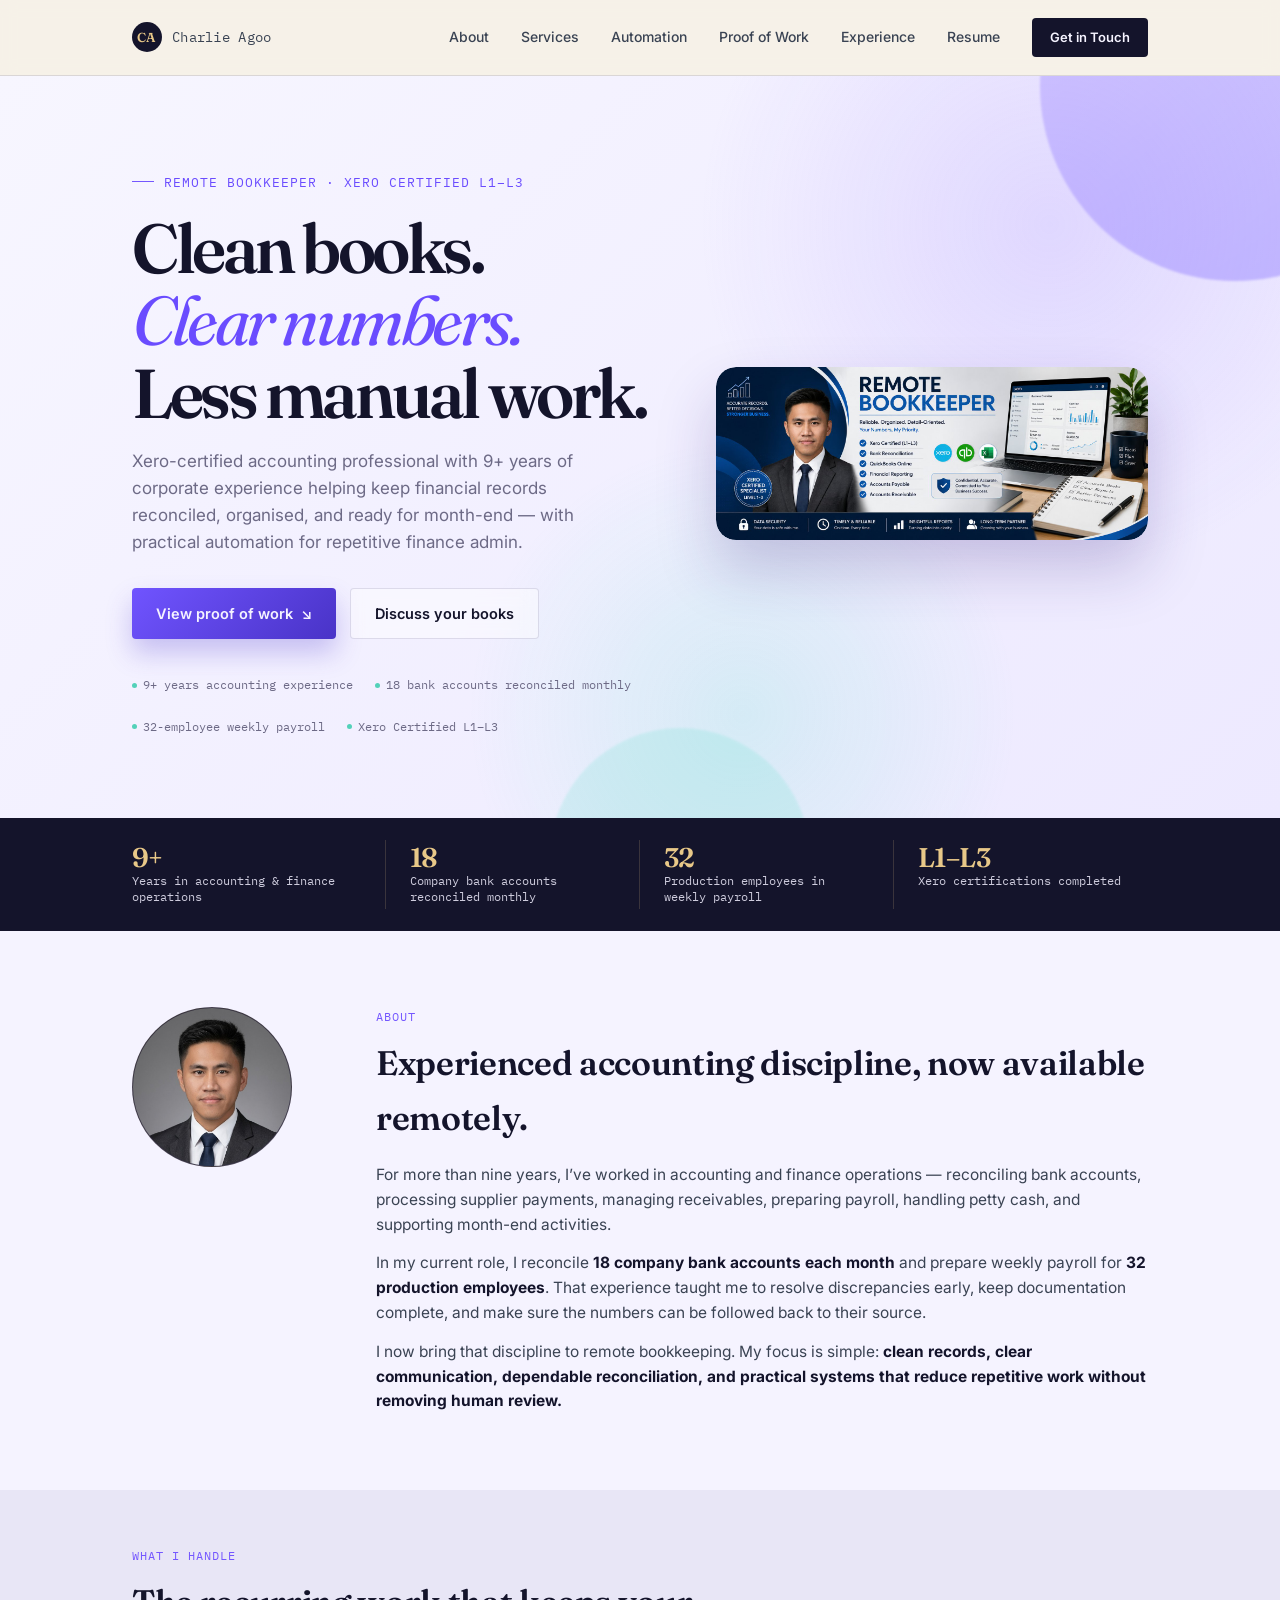
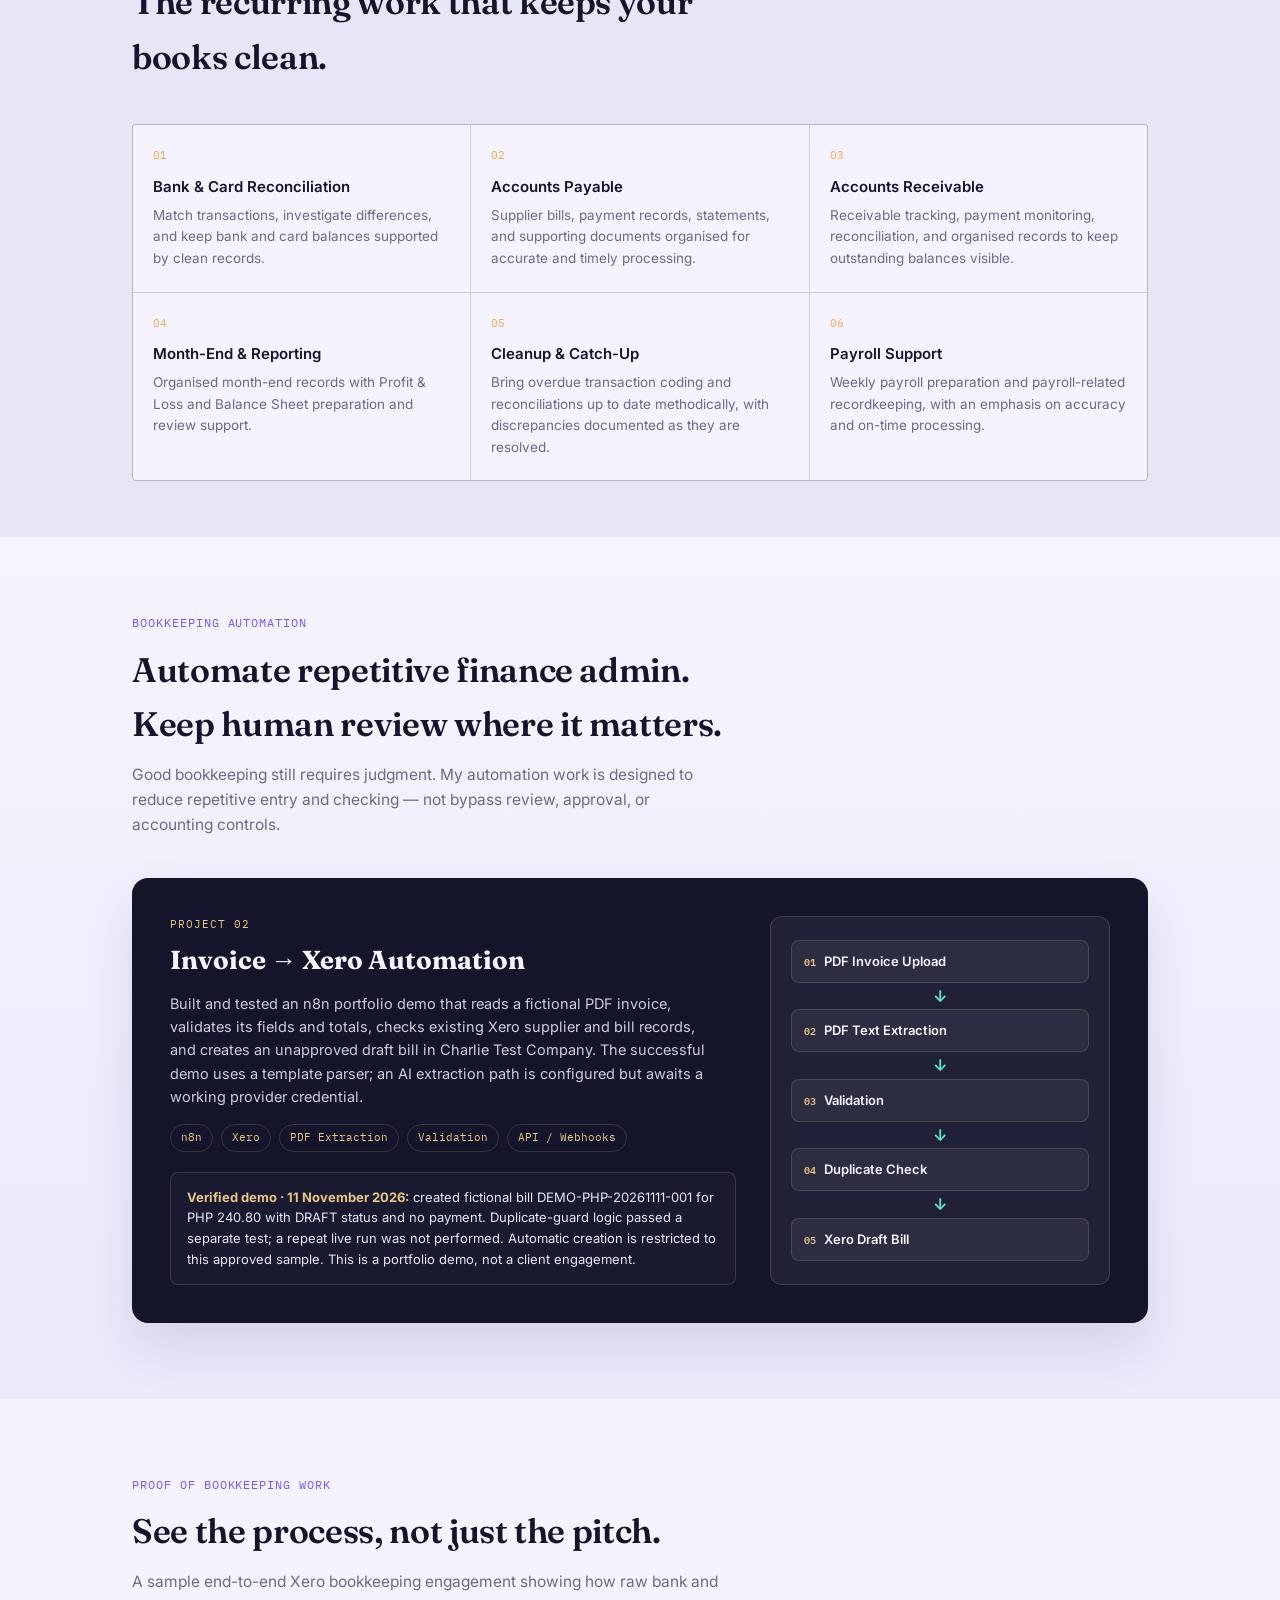
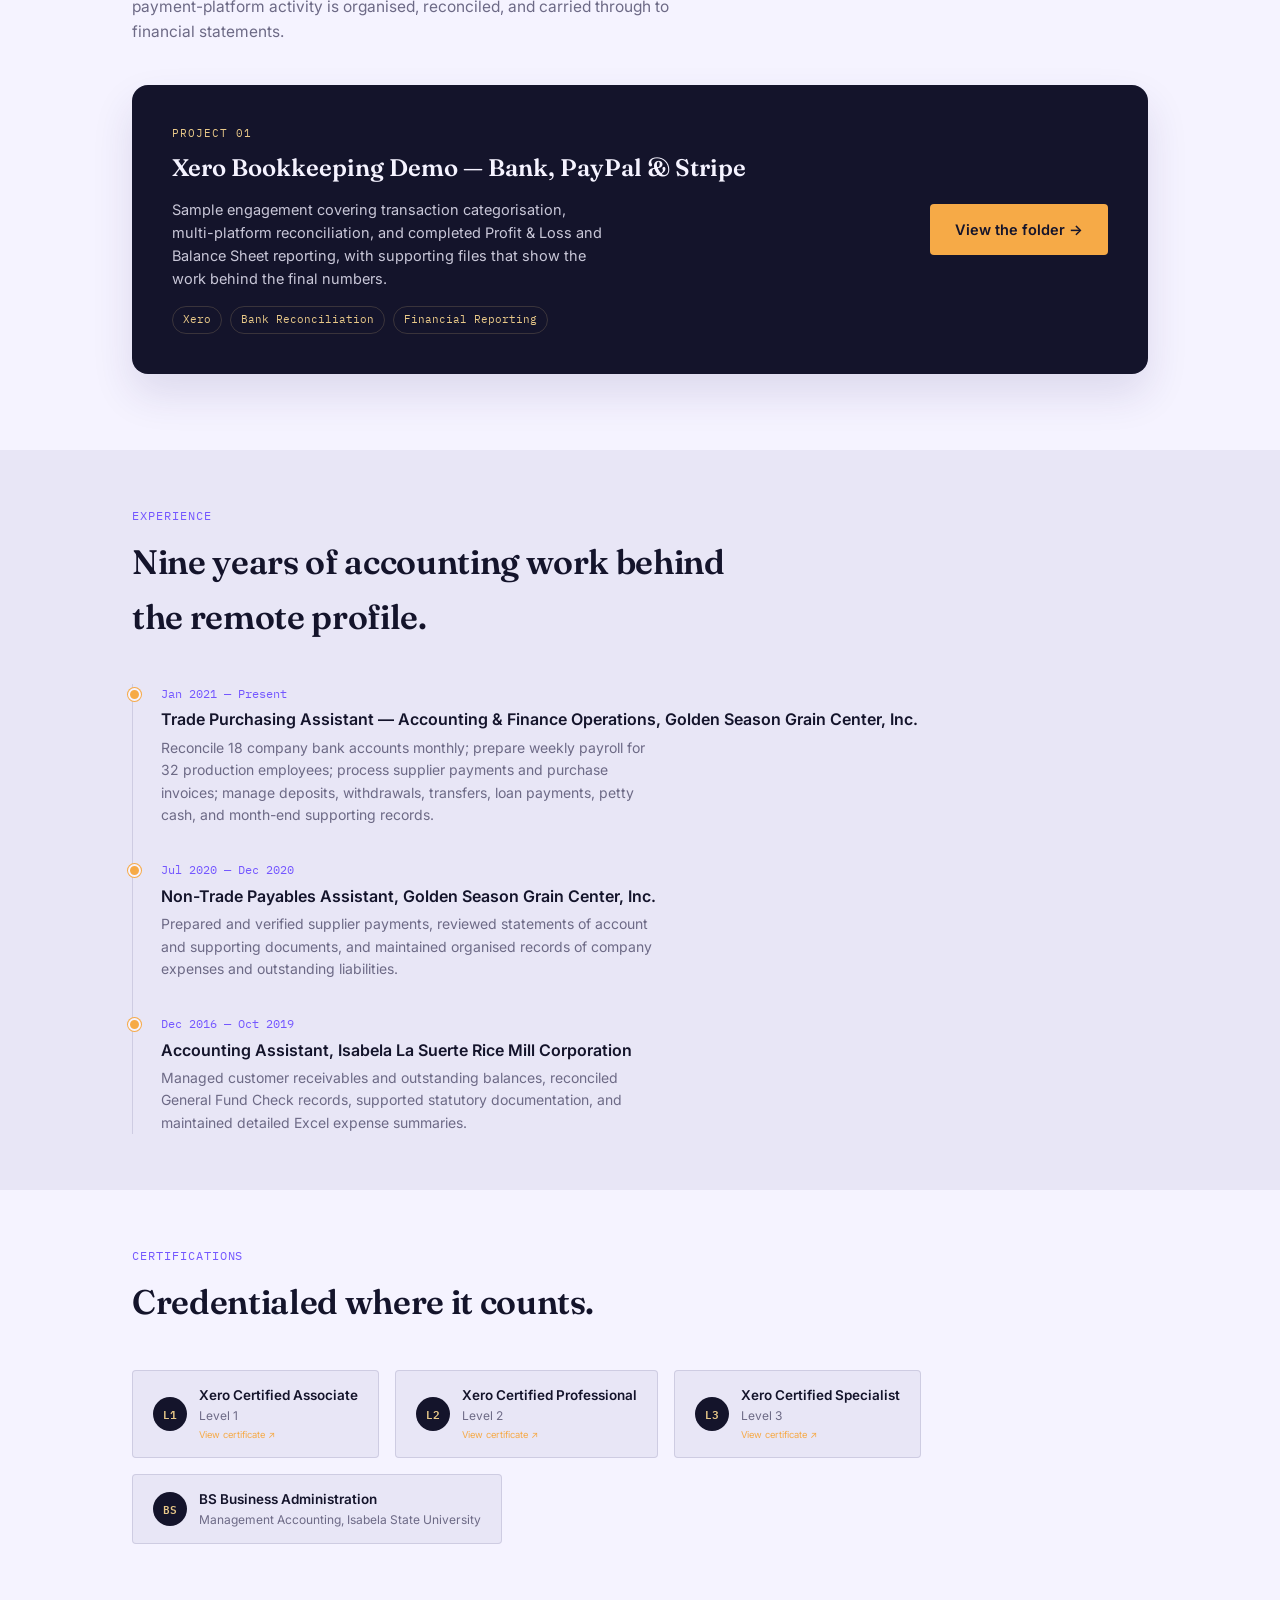
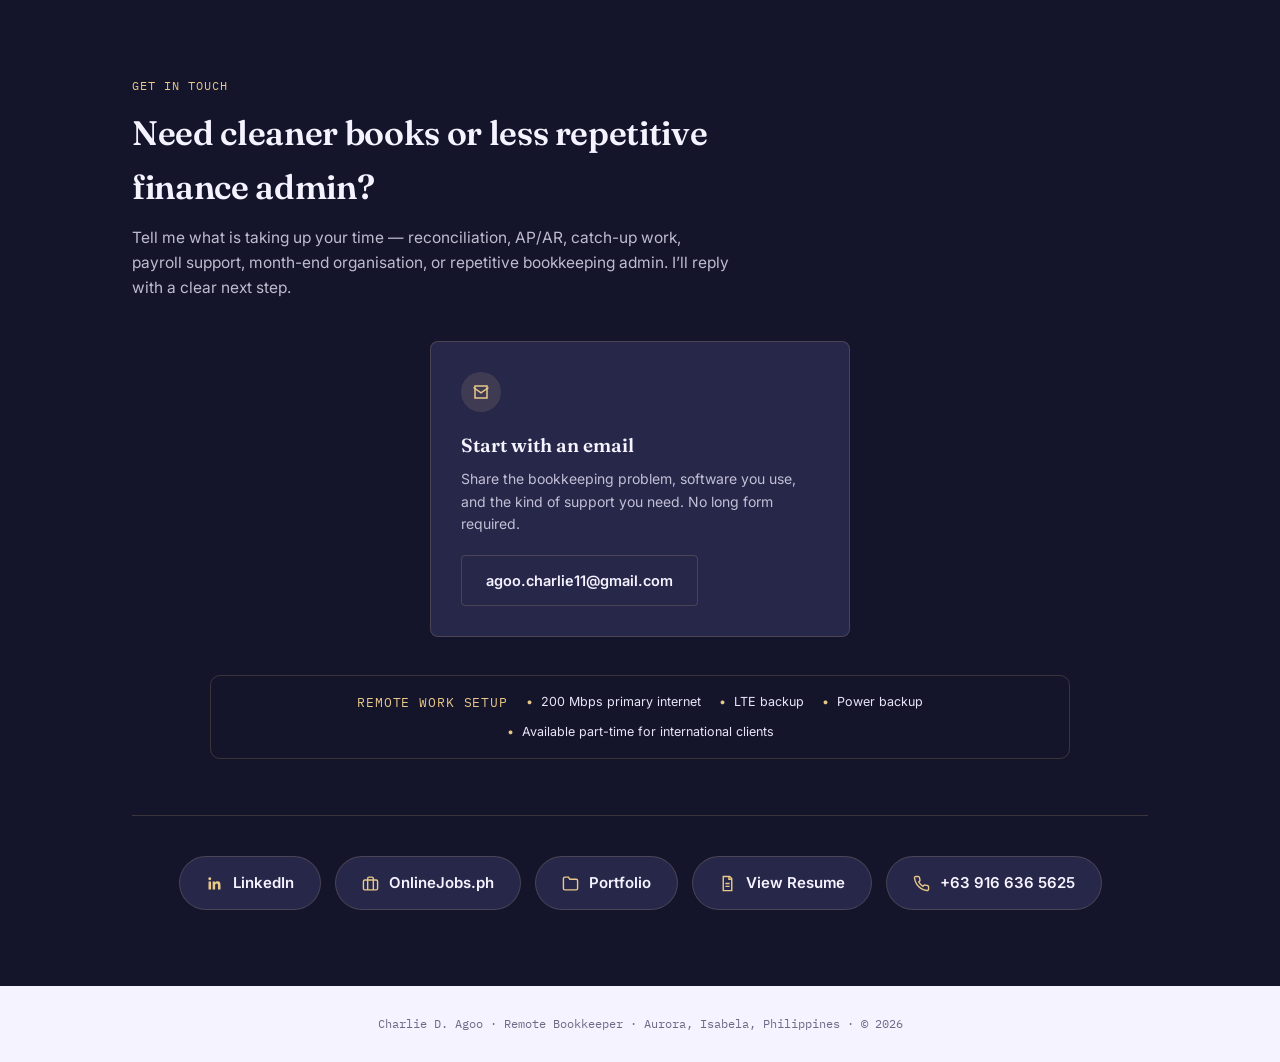
==== commit 6aa5546d: "Document verified Xero draft bill demo and AI setup status" ====
--- a/index.html
+++ b/index.html
@@ -1,114 +1,1107 @@
-<!doctype html>
+<!DOCTYPE html>
+
 <html lang="en">
 <head>
-<meta charset="utf-8">
-<meta name="viewport" content="width=device-width,initial-scale=1">
-<meta name="theme-color" content="#080e1c">
-<meta name="description" content="Charlie Agoo — accounting operations professional and Xero-certified bookkeeper. Reconciliation, payroll support, finance operations and practical AI automation.">
-<meta property="og:title" content="Charlie Agoo | Bookkeeping × Automation">
-<meta property="og:description" content="Accounting discipline meets smarter workflows. Explore Xero bookkeeping and n8n automation portfolio projects.">
-<meta property="og:type" content="website">
-<meta property="og:url" content="https://agoocharlie11-luffy.github.io/my-portfolio/">
-<link rel="canonical" href="https://agoocharlie11-luffy.github.io/my-portfolio/">
-<link rel="icon" href="favicon.svg" type="image/svg+xml">
-<title>Charlie Agoo — Bookkeeping × Automation</title>
-<link rel="preconnect" href="https://fonts.googleapis.com">
-<link rel="preconnect" href="https://fonts.gstatic.com" crossorigin>
-<link href="https://fonts.googleapis.com/css2?family=DM+Sans:wght@400;500;600;700&family=Space+Grotesk:wght@400;500;600;700&family=IBM+Plex+Mono:wght@400;500&display=swap" rel="stylesheet">
+<meta charset="utf-8"/>
+<meta content="width=device-width, initial-scale=1.0" name="viewport"/>
+<title>Charlie Agoo — Xero Bookkeeper | Accounting &amp; Automation</title>
+<meta content="Xero-certified bookkeeper with 9+ years of accounting experience in bank reconciliation, AP/AR, payroll, month-end support, and practical bookkeeping automation." name="description"/>
+<link href="https://agoocharlie11-luffy.github.io/my-portfolio/" rel="canonical"/>
+<link href="favicon.svg" rel="icon" type="image/svg+xml"/>
+<meta content="#14142b" name="theme-color"/>
+<meta content="index,follow" name="robots"/>
+<meta content="Charlie Agoo - Xero Bookkeeper | Accounting &amp; Automation" property="og:title"/>
+<meta content="Xero-certified bookkeeper with 9+ years of accounting experience in reconciliation, AP/AR, payroll, month-end support, and practical bookkeeping automation." property="og:description"/>
+<meta content="website" property="og:type"/>
+<meta content="https://agoocharlie11-luffy.github.io/my-portfolio/" property="og:url"/>
+<meta content="Charlie Agoo - Bookkeeping Portfolio" property="og:site_name"/>
+<meta content="summary" name="twitter:card"/>
+<meta content="Charlie Agoo - Xero Bookkeeper | Accounting &amp; Automation" name="twitter:title"/>
+<meta content="9+ years accounting experience, Xero L1-L3, reconciliation, AP/AR, payroll, month-end support, and bookkeeping automation." name="twitter:description"/>
+<script type="application/ld+json">
+{"@context":"https://schema.org","@type":"Person","name":"Charlie D. Agoo","jobTitle":"Bookkeeper","url":"https://agoocharlie11-luffy.github.io/my-portfolio/","sameAs":["https://www.linkedin.com/in/charlie-agoo-a01619394","https://www.onlinejobs.ph/jobseekers/info/4487953"],"knowsAbout":["Xero","Bank Reconciliation","Accounts Payable","Accounts Receivable","Payroll Support","Month-End Close","Bookkeeping Automation"]}
+</script>
+<link href="https://fonts.googleapis.com" rel="preconnect"/>
+<link crossorigin="" href="https://fonts.gstatic.com" rel="preconnect"/>
+<link href="https://fonts.googleapis.com/css2?family=Fraunces:opsz,wght@9..144,300;9..144,400;9..144,500;9..144,600;9..144,700&amp;family=Inter:wght@400;500;600;700&amp;family=IBM+Plex+Mono:wght@400;500&amp;display=swap" rel="stylesheet"/>
 <style>
-:root{--bg:#090f1e;--bg2:#0e1829;--surface:#132035;--line:rgba(195,223,255,.13);--ink:#eff6ff;--muted:#9daec4;--mint:#99f1c9;--violet:#b7a2ff;--blue:#80c6ff;--max:1190px}
-*{box-sizing:border-box}html{scroll-behavior:smooth;scroll-padding-top:92px}body{margin:0;background:var(--bg);color:var(--ink);font:16px/1.65 'DM Sans',sans-serif;overflow-x:hidden}a{color:inherit;text-decoration:none}button{font:inherit}a:focus-visible,button:focus-visible{outline:2px solid var(--mint);outline-offset:4px}::selection{background:var(--mint);color:var(--bg)}
-.container{width:min(var(--max),calc(100% - 64px));margin:auto}.mono,.eyebrow,.pill,.mini-label,.project-num,.nav-brand small{font-family:'IBM Plex Mono',monospace}.eyebrow{color:var(--mint);font-size:11px;letter-spacing:.18em;text-transform:uppercase}h1,h2,h3,p{margin-top:0}h1,h2,h3{font-family:'Space Grotesk',sans-serif;letter-spacing:-.045em;line-height:1.13}h1{font-size:clamp(3.45rem,7.4vw,7.2rem);font-weight:600;margin:22px 0 23px}h2{font-size:clamp(2.3rem,4.5vw,4.25rem);font-weight:600;margin:14px 0 18px}h3{font-size:1.35rem}p{color:var(--muted)}.gradient-text{background:linear-gradient(105deg,var(--mint),#91d8ff 60%,var(--violet));-webkit-background-clip:text;background-clip:text;color:transparent}
-.nav{height:80px;position:sticky;top:0;z-index:50;background:rgba(9,15,30,.8);backdrop-filter:blur(20px);border-bottom:1px solid var(--line)}.nav-content{height:100%;display:flex;justify-content:space-between;align-items:center;gap:24px}.nav-brand{display:flex;align-items:center;gap:12px;font-weight:700;font-family:'Space Grotesk',sans-serif;letter-spacing:-.03em}.mark{height:39px;width:39px;display:grid;place-items:center;background:var(--mint);color:#071120;border-radius:12px;font-weight:700}.nav-brand small{display:block;font-size:9px;color:var(--muted);letter-spacing:.08em;line-height:1.4;font-weight:400}.nav-links{display:flex;align-items:center;gap:29px;font-size:13px;color:#bdcadb}.nav-links a:hover,.footer-links a:hover{color:var(--mint)}.nav-action{border:1px solid rgba(153,241,201,.5);border-radius:100px;padding:10px 17px;color:var(--mint)!important}.nav-toggle{display:none;background:transparent;color:white;border:1px solid var(--line);padding:7px 12px;border-radius:9px}
-.hero{min-height:710px;position:relative;padding:115px 0 95px;isolation:isolate;overflow:hidden;background:radial-gradient(ellipse at 75% 37%,rgba(87,104,192,.18),transparent 43%)}.hero::before{content:"";position:absolute;inset:0;z-index:-2;background-image:linear-gradient(rgba(155,194,245,.035) 1px,transparent 1px),linear-gradient(90deg,rgba(155,194,245,.035) 1px,transparent 1px);background-size:58px 58px;mask-image:linear-gradient(90deg,transparent 25%,#000 100%)}.hero-grid{display:grid;grid-template-columns:1.12fr .88fr;align-items:center;gap:64px}.hero-copy{position:relative;z-index:3}.hero-description{font-size:17px;max-width:555px;line-height:1.85}.hero-actions{display:flex;flex-wrap:wrap;gap:13px;margin:32px 0}.btn{display:inline-flex;align-items:center;justify-content:center;gap:12px;min-height:49px;padding:13px 22px;border-radius:999px;border:1px solid var(--line);font-size:13px;font-weight:700;transition:transform .2s,background .2s,border-color .2s}.btn:hover{transform:translateY(-3px)}.btn-primary{background:var(--mint);color:#081422;border-color:var(--mint);box-shadow:0 12px 36px rgba(153,241,201,.13)}.btn-outline{color:var(--ink);background:rgba(255,255,255,.025)}.btn-outline:hover{border-color:var(--mint)}.proof{display:flex;gap:11px;flex-wrap:wrap}.proof span{border:1px solid var(--line);padding:6px 12px;border-radius:100px;color:#acbed1;font-size:11px}
-.orbit-wrap{position:relative;width:100%;aspect-ratio:1/1.05;perspective:850px}.halo{position:absolute;inset:7%;border-radius:50%;border:1px solid rgba(153,241,201,.2);box-shadow:0 0 95px rgba(113,111,255,.12)}.halo.two{inset:20%;border-color:rgba(128,198,255,.18)}.orbit-wrap:before{content:"";position:absolute;inset:2%;border-radius:50%;background:radial-gradient(circle,rgba(111,142,251,.18),transparent 65%);filter:blur(20px)}.dashboard{position:absolute;inset:12% 2% 11%;border:1px solid rgba(184,210,255,.24);border-radius:24px;background:linear-gradient(140deg,rgba(30,50,77,.94),rgba(13,25,44,.91));box-shadow:0 35px 100px #0007,0 0 70px rgba(83,116,228,.1);padding:21px;transform:rotateY(-9deg) rotateX(6deg) rotateZ(-2deg);animation:float 7s ease-in-out infinite}.dash-head{display:flex;justify-content:space-between;align-items:center;border-bottom:1px solid var(--line);padding-bottom:16px}.dash-head b{font:600 12px 'IBM Plex Mono',monospace}.live-dot{display:inline-flex;align-items:center;gap:6px;font:10px 'IBM Plex Mono',monospace;color:var(--mint)}.live-dot:before{content:"";width:6px;height:6px;border-radius:50%;background:var(--mint);box-shadow:0 0 13px var(--mint)}.dash-cards{display:grid;grid-template-columns:1fr 1fr;gap:11px;margin:15px 0}.dash-card{border:1px solid var(--line);border-radius:12px;padding:14px;background:rgba(10,20,34,.7)}.dash-card small{font:10px 'IBM Plex Mono',monospace;color:var(--muted)}.dash-card strong{display:block;font:600 27px 'Space Grotesk',sans-serif;margin-top:6px;color:var(--mint)}.dash-card:nth-child(2) strong{color:var(--blue)}.dash-flow{border:1px solid var(--line);background:#0b172a;border-radius:12px;padding:15px}.flow-heading{font:10px 'IBM Plex Mono',monospace;color:var(--muted);margin-bottom:14px}.flow-track{display:flex;align-items:center;gap:5px}.node{flex:1;min-width:0;padding:10px 3px;border:1px solid rgba(153,241,201,.23);border-radius:9px;background:rgba(153,241,201,.065);text-align:center;color:#dcefe9;font:9px 'IBM Plex Mono',monospace}.connector{height:1px;flex:0 0 11px;background:var(--mint);position:relative}.connector:after{content:"";position:absolute;right:0;top:-2px;border-left:4px solid var(--mint);border-top:2px solid transparent;border-bottom:2px solid transparent}.bars{height:83px;display:flex;align-items:flex-end;gap:7px;border-bottom:1px solid var(--line);padding:0 3px 8px}.bars span{flex:1;background:linear-gradient(0deg,rgba(153,241,201,.12),rgba(153,241,201,.7));border-radius:4px 4px 0 0;animation:rise 1.3s backwards;transform-origin:bottom}.bars span:nth-child(1){height:38%}.bars span:nth-child(2){height:57%;animation-delay:.1s}.bars span:nth-child(3){height:45%;animation-delay:.2s}.bars span:nth-child(4){height:79%;animation-delay:.3s}.bars span:nth-child(5){height:61%;animation-delay:.4s}.bars span:nth-child(6){height:93%;animation-delay:.5s}.bars span:nth-child(7){height:76%;animation-delay:.6s}.bars span:nth-child(8){height:100%;animation-delay:.7s}.floating-chip{position:absolute;padding:10px 15px;background:#1a2c44;color:var(--mint);font:11px 'IBM Plex Mono',monospace;border:1px solid rgba(153,241,201,.4);border-radius:11px;box-shadow:0 15px 35px #0005;animation:float 5s ease-in-out infinite}.chip-one{left:-9%;top:14%}.chip-two{right:-8%;bottom:13%;animation-delay:-2s;color:var(--violet);border-color:rgba(183,162,255,.4)}.note{font:10px 'IBM Plex Mono',monospace;color:#8ba1b9;text-align:center;margin-top:7px}
-.stats{border-top:1px solid var(--line);border-bottom:1px solid var(--line);background:#0c1626}.stats-grid{display:grid;grid-template-columns:repeat(4,1fr)}.stat{padding:27px 25px;border-right:1px solid var(--line)}.stat:first-child{padding-left:0}.stat:last-child{border:0}.stat strong{display:block;font:600 clamp(1.8rem,3.1vw,2.7rem)/1.2 'Space Grotesk',sans-serif;color:var(--ink)}.stat span{font-size:12px;color:var(--muted)}
-.section{padding:108px 0}.section-heading{max-width:730px;margin-bottom:44px}.section-lead{font-size:16px;line-height:1.8}.two-col{display:grid;grid-template-columns:.9fr 1.1fr;gap:80px;align-items:start}.side-heading{position:sticky;top:115px}.about-panel{background:linear-gradient(150deg,#15263a,#111e32);border:1px solid var(--line);border-radius:22px;padding:30px}.about-panel p{font-size:15px}.about-panel strong{color:white}.stack-label{color:var(--mint);font:11px 'IBM Plex Mono',monospace;margin-top:29px;margin-bottom:10px}.stack-list{display:flex;flex-wrap:wrap;gap:8px}.stack-list span{padding:6px 11px;background:#20314a;color:#c7d8ea;border:1px solid var(--line);border-radius:8px;font-size:12px}
-.services{background:#0d182a}.service-grid{display:grid;grid-template-columns:repeat(3,1fr);gap:15px}.service-card{padding:28px 25px;min-height:223px;border:1px solid var(--line);background:rgba(255,255,255,.025);border-radius:17px;transition:transform .25s,border-color .25s,background .25s}.service-card:hover{transform:translateY(-6px);border-color:rgba(153,241,201,.45);background:rgba(153,241,201,.035)}.service-icon{width:38px;height:38px;border-radius:11px;display:grid;place-items:center;font:17px 'Space Grotesk',sans-serif;background:rgba(153,241,201,.1);color:var(--mint);margin-bottom:25px}.service-card h3{font-size:18px;margin-bottom:10px}.service-card p{font-size:13px;line-height:1.75;margin-bottom:0}
-.projects-grid{display:grid;grid-template-columns:repeat(2,1fr);gap:19px}.project{border:1px solid var(--line);background:linear-gradient(145deg,#13243a,#0f1c2e);border-radius:22px;overflow:hidden;transition:transform .25s,border-color .25s}.project:hover{transform:translateY(-5px);border-color:rgba(153,241,201,.4)}.project-art{min-height:228px;padding:35px;display:flex;flex-direction:column;justify-content:center;gap:15px;border-bottom:1px solid var(--line);background:radial-gradient(circle at 75% 15%,rgba(153,241,201,.14),transparent 50%),#101d30}.project:nth-child(2) .project-art{background:radial-gradient(circle at 80% 5%,rgba(183,162,255,.19),transparent 55%),#101d30}.project:nth-child(3) .project-art{background:radial-gradient(circle at 80% 5%,rgba(128,198,255,.15),transparent 55%),#101d30}.project:nth-child(4) .project-art{background:radial-gradient(circle at 80% 5%,rgba(153,241,201,.15),transparent 55%),#101d30}.visual-header{font:10px 'IBM Plex Mono',monospace;letter-spacing:.1em;color:var(--mint)}.visual-row{display:flex;flex-wrap:wrap;align-items:center;gap:9px}.visual-box{border:1px solid rgba(191,213,255,.2);background:rgba(10,19,32,.72);padding:14px 17px;border-radius:11px;color:#e4efff;font:12px 'IBM Plex Mono',monospace}.visual-arrow{color:var(--mint)}.project-body{padding:28px}.project-num{font-size:10px;color:var(--mint);letter-spacing:.13em}.project-body h3{font-size:23px;margin:11px 0}.project-body p{font-size:13px;line-height:1.75}.project-tags{display:flex;flex-wrap:wrap;gap:7px;margin:21px 0}.project-tags span{font:10px 'IBM Plex Mono',monospace;border-radius:7px;border:1px solid var(--line);padding:5px 8px;color:#b0c0d5}.project-link{color:var(--mint);font-size:13px;font-weight:700}.project-note{font-size:11px;color:#97acc3;margin-top:12px}
-.experience{background:#0d182a}.timeline{position:relative;border-left:1px solid rgba(153,241,201,.25);padding-left:33px}.job{position:relative;padding-bottom:41px}.job:last-child{padding-bottom:0}.job:before{content:"";position:absolute;left:-39px;top:6px;height:11px;width:11px;border-radius:50%;background:var(--mint);box-shadow:0 0 0 5px #102a31}.job-date{font:11px 'IBM Plex Mono',monospace;color:var(--mint)}.job h3{font-size:19px;margin:12px 0 3px}.job-company{font-size:13px;color:#bfd2e4;margin-bottom:12px}.job p{font-size:14px;max-width:710px}
-.cert-grid{display:grid;grid-template-columns:repeat(4,1fr);gap:13px}.cert{padding:22px;border:1px solid var(--line);background:#132238;border-radius:15px;transition:border-color .2s}.cert:hover{border-color:var(--mint)}.cert-mark{width:39px;height:39px;border-radius:12px;display:grid;place-items:center;background:rgba(153,241,201,.11);color:var(--mint);font:600 12px 'IBM Plex Mono',monospace;margin-bottom:18px}.cert strong{display:block;font-size:13px}.cert small{display:block;color:var(--muted);font-size:11px;margin-top:8px}
-.contact{background:radial-gradient(ellipse at 45% 45%,rgba(91,157,159,.14),transparent 65%),#0d182a;text-align:center;border-top:1px solid var(--line)}.contact h2{max-width:800px;margin:15px auto 20px}.contact p{max-width:610px;margin:auto auto 30px}.contact-actions{display:flex;gap:12px;justify-content:center;flex-wrap:wrap}.contact-email{display:block;color:var(--mint);margin:25px auto 0;font-size:14px;overflow-wrap:anywhere}.footer{border-top:1px solid var(--line);padding:28px 0;color:#889bb2;font-size:12px}.footer-content{display:flex;justify-content:space-between;gap:20px;flex-wrap:wrap}.footer-links{display:flex;gap:20px}
-.reveal{opacity:0;transform:translateY(25px);transition:opacity .7s,transform .7s}.reveal.visible{opacity:1;transform:translateY(0)}@keyframes float{0%,100%{transform:translateY(0) rotateY(-9deg) rotateX(6deg) rotateZ(-2deg)}50%{transform:translateY(-15px) rotateY(-7deg) rotateX(5deg) rotateZ(-2deg)}}@keyframes rise{from{transform:scaleY(.1);opacity:.25}to{transform:scaleY(1);opacity:1}}
-@media(max-width:1000px){.nav-links{gap:14px}.hero-grid{gap:26px}.two-col{gap:40px}.cert-grid{grid-template-columns:repeat(2,1fr)}}@media(max-width:760px){.container{width:min(var(--max),calc(100% - 36px))}.nav{height:70px}.nav-toggle{display:block}.nav-links{display:none;position:absolute;top:70px;left:0;right:0;flex-direction:column;align-items:stretch;gap:0;background:#0c192b;padding:15px 18px 22px;border-bottom:1px solid var(--line)}.nav-links.open{display:flex}.nav-links a{padding:10px 8px}.nav-links .nav-action{margin-top:8px;text-align:center}.hero{padding:67px 0 65px}.hero-grid,.two-col{grid-template-columns:1fr}.hero-grid{gap:28px}.hero-description{font-size:15px}.orbit-wrap{max-width:500px;margin:auto}.stats-grid{grid-template-columns:repeat(2,1fr)}.stat{padding:22px 12px;border-bottom:1px solid var(--line)}.stat:first-child{padding-left:12px}.stat:nth-child(2){border-right:0}.stat:nth-child(3),.stat:nth-child(4){border-bottom:0}.section{padding:75px 0}.side-heading{position:static}.service-grid,.projects-grid{grid-template-columns:1fr}.service-card{min-height:0}.floating-chip{font-size:9px}.chip-one{left:-1%}.chip-two{right:-1%}}@media(max-width:430px){h1{font-size:3.25rem}.dashboard{inset:12% 1% 12%;padding:12px}.dash-card{padding:9px}.dash-card strong{font-size:21px}.node{font-size:7px}.flow-track{gap:3px}.connector{flex-basis:6px}.project-art{padding:22px}.visual-box{padding:10px;font-size:10px}.cert-grid{grid-template-columns:1fr}.footer-content{flex-direction:column}}
-@media(prefers-reduced-motion:reduce){*,*:before,*:after{scroll-behavior:auto!important;animation:none!important;transition:none!important}.dashboard{transform:none}.reveal{opacity:1;transform:none}}
+  :root {
+    --ink: #101C2C;
+    --ink-soft: #1B2A40;
+    --parchment: #F6F1E7;
+    --parchment-dim: #EDE6D6;
+    --amber: #C68A2E;
+    --amber-light: #E8C888;
+    --rust: #9C5A24;
+    --slate: #3A4353;
+    --slate-soft: #6B7280;
+    --line: rgba(16, 28, 44, 0.12);
+    --line-dark: rgba(232, 200, 136, 0.18);
+    --radius: 4px;
+    --serif: 'Fraunces', serif;
+    --sans: 'Inter', sans-serif;
+    --mono: 'IBM Plex Mono', monospace;
+  }
+
+  * { box-sizing: border-box; margin: 0; padding: 0; }
+
+  html { scroll-behavior: smooth; }
+
+  body {
+    font-family: var(--sans);
+    background: var(--parchment);
+    color: var(--slate);
+    line-height: 1.6;
+    -webkit-font-smoothing: antialiased;
+  }
+
+  a { color: inherit; text-decoration: none; }
+
+  img, svg { display: block; max-width: 100%; }
+
+  .wrap {
+    max-width: 1080px;
+    margin: 0 auto;
+    padding: 0 32px;
+  }
+
+  @media (max-width: 640px) {
+    .wrap { padding: 0 20px; }
+  }
+
+  /* ---------- Nav ---------- */
+  header.nav {
+    position: sticky;
+    top: 0;
+    z-index: 100;
+    background: rgba(246, 241, 231, 0.92);
+    backdrop-filter: blur(8px);
+    border-bottom: 1px solid var(--line);
+  }
+
+  .nav-inner {
+    display: flex;
+    align-items: center;
+    justify-content: space-between;
+    padding: 18px 32px;
+    max-width: 1080px;
+    margin: 0 auto;
+  }
+
+  .nav-mark {
+    display: flex;
+    align-items: center;
+    gap: 10px;
+    font-family: var(--mono);
+    font-size: 14px;
+    letter-spacing: 0.02em;
+  }
+
+  .nav-mark .glyph {
+    width: 30px;
+    height: 30px;
+    border-radius: 50%;
+    background: var(--ink);
+    color: var(--amber-light);
+    display: flex;
+    align-items: center;
+    justify-content: center;
+    font-family: var(--serif);
+    font-weight: 600;
+    font-size: 13px;
+  }
+
+  .nav-links {
+    display: flex;
+    align-items: center;
+    gap: 32px;
+    font-size: 14px;
+    font-weight: 500;
+  }
+
+  .nav-links a { color: var(--slate); transition: color 0.15s ease; }
+  .nav-links a:hover { color: var(--rust); }
+
+  .nav-cta {
+    background: var(--ink);
+    color: var(--parchment) !important;
+    padding: 9px 18px;
+    border-radius: var(--radius);
+    font-size: 13px;
+    font-weight: 600;
+  }
+  .nav-cta:hover { background: var(--rust); }
+
+  .nav-toggle { display: none; }
+
+  @media (max-width: 720px) {
+    .nav-links { display: none; }
+  }
+
+  /* ---------- Hero ---------- */
+  .hero {
+    padding: 88px 0 72px;
+  }
+
+  .hero-grid {
+    display: grid;
+    grid-template-columns: 1.1fr 0.9fr;
+    gap: 56px;
+    align-items: center;
+  }
+
+  @media (max-width: 860px) {
+    .hero-grid { grid-template-columns: 1fr; gap: 40px; }
+  }
+
+  .eyebrow {
+    font-family: var(--mono);
+    font-size: 12.5px;
+    letter-spacing: 0.08em;
+    text-transform: uppercase;
+    color: var(--rust);
+    display: flex;
+    align-items: center;
+    gap: 10px;
+    margin-bottom: 20px;
+  }
+
+  .eyebrow::before {
+    content: '';
+    width: 22px;
+    height: 1px;
+    background: var(--rust);
+  }
+
+  h1.title {
+    font-family: var(--serif);
+    font-weight: 600;
+    font-size: clamp(38px, 5.2vw, 58px);
+    line-height: 1.05;
+    color: var(--ink);
+    letter-spacing: -0.01em;
+    margin-bottom: 18px;
+  }
+
+  h1.title em {
+    font-style: italic;
+    font-weight: 400;
+    color: var(--rust);
+  }
+
+  .hero-sub {
+    font-size: 17px;
+    color: var(--slate-soft);
+    max-width: 46ch;
+    margin-bottom: 32px;
+  }
+
+  .hero-ctas {
+    display: flex;
+    gap: 14px;
+    flex-wrap: wrap;
+    margin-bottom: 36px;
+  }
+
+  .btn {
+    display: inline-flex;
+    align-items: center;
+    gap: 8px;
+    padding: 13px 24px;
+    border-radius: var(--radius);
+    font-size: 14.5px;
+    font-weight: 600;
+    transition: all 0.15s ease;
+    border: 1px solid transparent;
+    cursor: pointer;
+  }
+
+  .btn-primary {
+    background: var(--ink);
+    color: var(--parchment);
+  }
+  .btn-primary:hover { background: var(--rust); transform: translateY(-1px); }
+
+  .btn-ghost {
+    background: transparent;
+    color: var(--ink);
+    border-color: var(--line);
+  }
+  .btn-ghost:hover { border-color: var(--rust); color: var(--rust); }
+
+  .hero-trust {
+    display: flex;
+    gap: 22px;
+    flex-wrap: wrap;
+    font-family: var(--mono);
+    font-size: 12px;
+    color: var(--slate-soft);
+  }
+
+  .hero-trust span { display: flex; align-items: center; gap: 6px; }
+  .hero-trust .dot { width: 5px; height: 5px; border-radius: 50%; background: var(--amber); }
+
+  .doc-stack {
+    position: relative;
+    width: 100%;
+    padding-top: 76%;
+  }
+
+  .doc-card {
+    position: absolute;
+    background: #fff;
+    padding: 6px;
+    border-radius: 6px;
+    box-shadow: 0 25px 55px -15px rgba(16, 28, 44, 0.4);
+  }
+
+  .doc-card img {
+    display: block;
+    width: 100%;
+    border-radius: 2px;
+  }
+
+  .doc-card.back {
+    top: 0;
+    left: 4%;
+    width: 58%;
+    transform: rotate(-7deg);
+    z-index: 1;
+  }
+
+  .doc-card.front {
+    top: 15%;
+    left: 32%;
+    width: 60%;
+    transform: rotate(4deg);
+    z-index: 2;
+  }
+
+  .doc-caption {
+    position: absolute;
+    bottom: -34px;
+    left: 0;
+    right: 0;
+    text-align: center;
+    font-family: var(--mono);
+    font-size: 11.5px;
+    color: var(--slate-soft);
+    letter-spacing: 0.02em;
+  }
+
+  /* ---------- Ledger signature widget ---------- */
+  .ledger {
+    background: var(--ink);
+    border-radius: 8px;
+    padding: 26px 26px 22px;
+    font-family: var(--mono);
+    font-size: 13px;
+    color: var(--parchment-dim);
+    box-shadow: 0 24px 60px -20px rgba(16, 28, 44, 0.45);
+    overflow: hidden;
+  }
+
+  .ledger-head {
+    display: flex;
+    justify-content: space-between;
+    align-items: center;
+    padding-bottom: 14px;
+    margin-bottom: 6px;
+    border-bottom: 1px solid var(--line-dark);
+    color: var(--amber-light);
+    letter-spacing: 0.04em;
+    font-size: 11px;
+    text-transform: uppercase;
+  }
+
+  .ledger-row {
+    display: grid;
+    grid-template-columns: 1fr auto;
+    gap: 8px;
+    padding: 9px 0;
+    border-bottom: 1px solid rgba(232, 200, 136, 0.08);
+    opacity: 0;
+    transform: translateX(-8px);
+    animation: rowIn 0.5s ease forwards;
+  }
+
+  .ledger-row:nth-child(2) { animation-delay: 0.15s; }
+  .ledger-row:nth-child(3) { animation-delay: 0.35s; }
+  .ledger-row:nth-child(4) { animation-delay: 0.55s; }
+  .ledger-row:nth-child(5) { animation-delay: 0.75s; }
+
+  @keyframes rowIn {
+    to { opacity: 1; transform: translateX(0); }
+  }
+
+  .ledger-row .desc { color: var(--parchment-dim); opacity: 0.85; }
+  .ledger-row .amt { color: var(--parchment); }
+  .ledger-row .amt.neg { color: #E8A87C; }
+
+  .ledger-balance {
+    margin-top: 16px;
+    padding-top: 14px;
+    border-top: 1px solid var(--line-dark);
+    display: flex;
+    justify-content: space-between;
+    align-items: center;
+    opacity: 0;
+    animation: rowIn 0.6s ease forwards;
+    animation-delay: 1s;
+  }
+
+  .ledger-balance .label { color: var(--amber-light); font-size: 12px; text-transform: uppercase; letter-spacing: 0.04em; }
+
+  .ledger-check {
+    display: flex;
+    align-items: center;
+    gap: 8px;
+    color: #8FBF8F;
+    font-weight: 500;
+  }
+
+  .ledger-check svg { width: 15px; height: 15px; }
+
+  @media (prefers-reduced-motion: reduce) {
+    .ledger-row, .ledger-balance { animation: none; opacity: 1; transform: none; }
+  }
+
+  /* ---------- Trust strip ---------- */
+  .trust-strip {
+    background: var(--ink);
+    padding: 22px 0;
+  }
+
+  .trust-strip .wrap {
+    display: flex;
+    gap: 40px;
+    flex-wrap: wrap;
+    justify-content: center;
+    color: var(--parchment-dim);
+  }
+
+  .trust-item {
+    display: flex;
+    align-items: center;
+    gap: 10px;
+    font-family: var(--mono);
+    font-size: 12.5px;
+  }
+
+  .trust-item svg { width: 16px; height: 16px; color: var(--amber-light); flex-shrink: 0; }
+  .trust-item strong { color: var(--parchment); font-weight: 600; }
+
+  /* ---------- Sections ---------- */
+  section { padding: 76px 0; }
+  section.tight { padding: 56px 0; }
+
+  .section-head {
+    margin-bottom: 40px;
+    max-width: 60ch;
+  }
+
+  .section-eyebrow {
+    font-family: var(--mono);
+    font-size: 12px;
+    letter-spacing: 0.08em;
+    text-transform: uppercase;
+    color: var(--rust);
+    margin-bottom: 10px;
+  }
+
+  h2.section-title {
+    font-family: var(--serif);
+    font-weight: 600;
+    font-size: clamp(26px, 3.4vw, 34px);
+    color: var(--ink);
+    letter-spacing: -0.01em;
+  }
+
+  .section-body { color: var(--slate-soft); font-size: 15.5px; margin-top: 12px; }
+
+  /* About */
+  .about-grid {
+    display: grid;
+    grid-template-columns: 200px 1fr;
+    gap: 44px;
+    align-items: start;
+  }
+
+  @media (max-width: 720px) {
+    .about-grid { grid-template-columns: 1fr; }
+  }
+
+  .avatar {
+    width: 160px;
+    height: 160px;
+    border-radius: 50%;
+    background: linear-gradient(155deg, var(--ink), var(--ink-soft));
+    display: flex;
+    align-items: center;
+    justify-content: center;
+    font-family: var(--serif);
+    font-weight: 600;
+    font-size: 46px;
+    color: var(--amber-light);
+    border: 1px solid var(--line-dark);
+    object-fit: cover;
+  }
+
+  .about-copy p { margin-bottom: 14px; color: var(--slate); font-size: 15.5px; }
+  .about-copy p:last-child { margin-bottom: 0; }
+
+  /* Skills grid */
+  .skills-grid {
+    display: grid;
+    grid-template-columns: repeat(3, 1fr);
+    gap: 1px;
+    background: var(--line);
+    border: 1px solid var(--line);
+    border-radius: var(--radius);
+    overflow: hidden;
+  }
+
+  @media (max-width: 720px) {
+    .skills-grid { grid-template-columns: repeat(2, 1fr); }
+  }
+  @media (max-width: 480px) {
+    .skills-grid { grid-template-columns: 1fr; }
+  }
+
+  .skill-card {
+    background: var(--parchment);
+    padding: 22px 20px;
+  }
+
+  .skill-card .num {
+    font-family: var(--mono);
+    font-size: 11px;
+    color: var(--amber);
+    margin-bottom: 10px;
+  }
+
+  .skill-card h3 {
+    font-family: var(--sans);
+    font-size: 15px;
+    font-weight: 600;
+    color: var(--ink);
+    margin-bottom: 6px;
+  }
+
+  .skill-card p { font-size: 13.5px; color: var(--slate-soft); }
+
+  /* Portfolio */
+  .portfolio-card {
+    background: var(--ink);
+    border-radius: 8px;
+    padding: 40px;
+    display: grid;
+    grid-template-columns: 1fr auto;
+    gap: 32px;
+    align-items: center;
+  }
+
+  @media (max-width: 720px) {
+    .portfolio-card { grid-template-columns: 1fr; text-align: left; }
+  }
+
+  .portfolio-card h3 {
+    font-family: var(--serif);
+    font-size: 24px;
+    font-weight: 600;
+    color: var(--parchment);
+    margin-bottom: 10px;
+  }
+
+  .portfolio-card p {
+    color: var(--parchment-dim);
+    opacity: 0.85;
+    font-size: 14.5px;
+    max-width: 48ch;
+  }
+
+  .portfolio-tags {
+    display: flex;
+    gap: 8px;
+    flex-wrap: wrap;
+    margin-top: 16px;
+  }
+
+  .tag {
+    font-family: var(--mono);
+    font-size: 11px;
+    color: var(--amber-light);
+    border: 1px solid var(--line-dark);
+    padding: 4px 10px;
+    border-radius: 20px;
+  }
+
+  .btn-amber {
+    background: var(--amber);
+    color: var(--ink);
+    white-space: nowrap;
+  }
+  .btn-amber:hover { background: var(--amber-light); }
+
+  /* Experience timeline */
+  .timeline { border-left: 1px solid var(--line); padding-left: 28px; }
+
+  .tl-item { position: relative; padding-bottom: 34px; }
+  .tl-item:last-child { padding-bottom: 0; }
+
+  .tl-item::before {
+    content: '';
+    position: absolute;
+    left: -33px;
+    top: 4px;
+    width: 9px;
+    height: 9px;
+    border-radius: 50%;
+    background: var(--amber);
+    border: 2px solid var(--parchment);
+    box-shadow: 0 0 0 1px var(--amber);
+  }
+
+  .tl-date {
+    font-family: var(--mono);
+    font-size: 12px;
+    color: var(--rust);
+    margin-bottom: 4px;
+  }
+
+  .tl-item h3 { font-size: 16px; font-weight: 600; color: var(--ink); margin-bottom: 4px; }
+  .tl-item p { font-size: 14px; color: var(--slate-soft); max-width: 56ch; }
+
+  /* Certifications */
+  .certs-row {
+    display: flex;
+    gap: 16px;
+    flex-wrap: wrap;
+  }
+
+  .cert-badge {
+    display: flex;
+    align-items: center;
+    gap: 12px;
+    background: var(--parchment-dim);
+    border: 1px solid var(--line);
+    border-radius: var(--radius);
+    padding: 14px 20px;
+  }
+
+  .cert-badge-link {
+    text-decoration: none;
+    color: inherit;
+    cursor: pointer;
+    transition: border-color 0.15s ease, transform 0.15s ease;
+  }
+
+  .cert-badge-link:hover {
+    border-color: var(--amber, #b8863b);
+    transform: translateY(-1px);
+  }
+
+  .cert-view {
+    display: block;
+    font-size: 0.78em;
+    color: var(--amber, #b8863b);
+    margin-top: 2px;
+  }
+
+  .cert-badge .mark {
+    width: 34px;
+    height: 34px;
+    border-radius: 50%;
+    background: var(--ink);
+    color: var(--amber-light);
+    display: flex;
+    align-items: center;
+    justify-content: center;
+    font-family: var(--mono);
+    font-size: 11px;
+    font-weight: 600;
+    flex-shrink: 0;
+  }
+
+  .cert-badge .label { font-size: 13.5px; font-weight: 600; color: var(--ink); }
+  .cert-badge .sub { font-size: 12px; color: var(--slate-soft); }
+
+  /* Contact */
+  .contact-section { background: var(--ink); color: var(--parchment); }
+
+  .contact-section .section-eyebrow { color: var(--amber-light); }
+  .contact-section h2.section-title { color: var(--parchment); }
+  .contact-section .section-body { color: var(--parchment-dim); opacity: 0.8; }
+
+  .contact-grid {
+    display: grid;
+    grid-template-columns: 1fr 1fr;
+    gap: 24px;
+    margin-top: 40px;
+  }
+
+  @media (max-width: 720px) {
+    .contact-grid { grid-template-columns: 1fr; }
+  }
+
+  .contact-grid-single {
+    grid-template-columns: 1fr;
+    max-width: 420px;
+    margin-left: auto;
+    margin-right: auto;
+  }
+
+  .contact-card {
+    background: var(--ink-soft);
+    border: 1px solid var(--line-dark);
+    border-radius: 8px;
+    padding: 30px;
+  }
+
+  .contact-card .icon {
+    width: 40px;
+    height: 40px;
+    border-radius: 50%;
+    background: rgba(232, 200, 136, 0.12);
+    display: flex;
+    align-items: center;
+    justify-content: center;
+    margin-bottom: 18px;
+  }
+
+  .contact-card .icon svg { width: 18px; height: 18px; color: var(--amber-light); }
+
+  .contact-card h3 { font-family: var(--serif); font-size: 19px; font-weight: 600; margin-bottom: 8px; }
+  .contact-card p { font-size: 14px; color: var(--parchment-dim); opacity: 0.8; margin-bottom: 20px; }
+
+  .contact-links {
+    display: flex;
+    gap: 14px;
+    flex-wrap: wrap;
+    justify-content: center;
+    margin-top: 56px;
+    padding-top: 40px;
+    border-top: 1px solid var(--line-dark);
+  }
+
+  .contact-links a {
+    display: inline-flex;
+    align-items: center;
+    gap: 10px;
+    font-family: var(--sans);
+    font-size: 15px;
+    font-weight: 600;
+    color: var(--parchment);
+    background: var(--ink-soft);
+    border: 1px solid var(--line-dark);
+    padding: 14px 26px;
+    border-radius: 40px;
+    transition: all 0.15s ease;
+  }
+
+  .contact-links a svg {
+    width: 17px;
+    height: 17px;
+    color: var(--amber-light);
+    flex-shrink: 0;
+  }
+
+  .contact-links a:hover {
+    background: var(--amber);
+    color: var(--ink);
+    border-color: var(--amber);
+    transform: translateY(-2px);
+  }
+
+  .contact-links a:hover svg { color: var(--ink); }
+
+  /* Footer */
+  footer {
+    padding: 28px 0;
+    text-align: center;
+    font-family: var(--mono);
+    font-size: 12px;
+    color: var(--slate-soft);
+  }
+
+  /* Focus visibility */
+  a:focus-visible, button:focus-visible {
+    outline: 2px solid var(--rust);
+    outline-offset: 2px;
+  }
+
+  /* 3D bookkeeping hero refresh */
+  :root { --ink:#14142b; --ink-soft:#27274a; --parchment:#f5f3ff; --parchment-dim:#e8e6f6; --rust:#7457ff; --amber:#f6aa47; --slate-soft:#6d6a86; --line:rgba(51,42,107,.14); }
+  body { background: var(--parchment); }
+  .hero-3d { position:relative; overflow:hidden; padding:96px 0 82px; background:radial-gradient(circle at 82% 20%, rgba(160,133,255,.22), transparent 29%), radial-gradient(circle at 58% 86%, rgba(79,222,199,.17), transparent 28%), linear-gradient(135deg,#f7f6ff 0%,#ede9ff 100%); isolation:isolate; }
+  .hero-orb { position:absolute; border-radius:999px; filter:blur(1px); pointer-events:none; z-index:-1; }.hero-orb-one{width:390px;height:390px;right:-150px;top:-185px;background:linear-gradient(145deg,#a48cff,#6c54ff);opacity:.35}.hero-orb-two{width:260px;height:260px;left:43%;bottom:-170px;background:#60e1cd;opacity:.18}
+  .hero-copy { position:relative; z-index:2; }.hero-3d h1.title { font-size:clamp(3.25rem,5.4vw,5rem); letter-spacing:-.05em; }.hero-3d h1.title em,.hero-3d .eyebrow { color:#6a4cff; }.hero-3d .btn-primary { background:linear-gradient(135deg,#7054ff,#4933c7); border:0; box-shadow:0 14px 26px rgba(83,61,210,.28); }.hero-3d .btn-primary:hover { background:linear-gradient(135deg,#815fff,#513ad7); }.hero-3d .btn-ghost { background:rgba(255,255,255,.44); backdrop-filter:blur(8px); }.hero-3d .hero-trust .dot { background:#53d1b9; }
+  .hero-banner-visual { position:relative; z-index:2; display:block; border-radius:20px; overflow:hidden; box-shadow:0 30px 60px rgba(49,32,122,.22); transition:transform .25s ease, box-shadow .25s ease; cursor:pointer; }
+  .hero-banner-visual:hover { transform:translateY(-4px); box-shadow:0 36px 70px rgba(49,32,122,.3); }
+  .hero-banner-visual img { display:block; width:100%; height:auto; border-radius:20px; }
+  @media(max-width:860px){.hero-3d{padding-top:70px}}
+  @media(max-width:480px){.hero-3d h1.title{font-size:3rem}.hero-3d{padding-bottom:48px}}
+
+  /* ---------- Conversion upgrade ---------- */
+  .proof-strip .wrap { display:grid; grid-template-columns:repeat(4,1fr); gap:0; max-width:1080px; }
+  .proof-strip .trust-item { display:flex; flex-direction:column; align-items:flex-start; gap:2px; padding:4px 24px; border-right:1px solid var(--line-dark); }
+  .proof-strip .trust-item:first-child { padding-left:0; }
+  .proof-strip .trust-item:last-child { border-right:0; }
+  .metric-number { font-family:var(--serif); font-size:27px; line-height:1; font-weight:600; color:var(--amber-light); letter-spacing:-.02em; }
+  .proof-strip .trust-item span:last-child { font-size:11.5px; line-height:1.4; color:var(--parchment-dim); opacity:.88; }
+  .about-copy-wide strong { color:var(--ink); }
+  .automation-section { background:linear-gradient(180deg,#f6f4ff 0%,#ece9fb 100%); }
+  .automation-card { display:grid; grid-template-columns:minmax(0,1.25fr) minmax(260px,.75fr); gap:34px; background:var(--ink); border-radius:16px; padding:38px; box-shadow:0 24px 50px rgba(48,35,111,.12); }
+  .automation-copy h3 { font-family:var(--serif); color:var(--parchment); font-size:26px; margin:4px 0 10px; }
+  .automation-copy p { color:var(--parchment-dim); opacity:.88; max-width:60ch; font-size:14.5px; }
+  .project-kicker { font-family:var(--mono); font-size:11px; letter-spacing:.09em; color:var(--amber-light); margin-bottom:7px; }
+  .automation-note { margin-top:20px; padding:14px 16px; border:1px solid var(--line-dark); border-radius:8px; color:var(--parchment-dim); font-size:13px; background:rgba(255,255,255,.025); }
+  .automation-note strong { color:var(--amber-light); }
+  .workflow { background:rgba(255,255,255,.055); border:1px solid var(--line-dark); border-radius:12px; padding:20px; display:flex; flex-direction:column; justify-content:center; }
+  .flow-step { background:rgba(255,255,255,.06); border:1px solid rgba(232,200,136,.17); color:var(--parchment); border-radius:8px; padding:10px 12px; font-size:13px; font-weight:600; }
+  .flow-step span { font-family:var(--mono); color:var(--amber-light); font-size:10px; margin-right:8px; }
+  .flow-arrow { color:#60e1cd; text-align:center; line-height:1.3; padding:3px 0; font-weight:700; }
+  #portfolio .portfolio-card { border-radius:16px; box-shadow:0 20px 42px rgba(48,35,111,.12); }
+  #portfolio .portfolio-card .project-kicker { color:var(--amber-light); }
+  .remote-setup { max-width:860px; margin:38px auto 0; padding:16px 20px; border:1px solid var(--line-dark); border-radius:10px; display:flex; justify-content:center; flex-wrap:wrap; gap:10px 18px; color:var(--parchment-dim); font-size:12.5px; }
+  .remote-setup span:not(.remote-label)::before { content:'•'; color:var(--amber-light); margin-right:8px; }
+  .remote-label { font-family:var(--mono); color:var(--amber-light); text-transform:uppercase; letter-spacing:.07em; }
+  @media (max-width:900px) { .proof-strip .wrap { grid-template-columns:repeat(2,1fr); row-gap:18px; } .proof-strip .trust-item:nth-child(2) { border-right:0; } .automation-card { grid-template-columns:1fr; } }
+  @media (max-width:560px) { .proof-strip .wrap { grid-template-columns:1fr 1fr; } .proof-strip .trust-item { padding:4px 12px; } .metric-number { font-size:23px; } .automation-card { padding:25px 20px; } .remote-setup { justify-content:flex-start; } }
+
+  /* ---------- Mobile navigation ---------- */
+  .mobile-nav { display:none; }
+  @media (max-width:720px) {
+    .nav-inner { padding:14px 20px; }
+    .nav-toggle {
+      display:inline-flex;
+      align-items:center;
+      justify-content:center;
+      gap:7px;
+      min-height:40px;
+      padding:8px 12px;
+      border:1px solid var(--line);
+      border-radius:8px;
+      background:rgba(255,255,255,.58);
+      color:var(--ink);
+      font:600 13px var(--sans);
+      cursor:pointer;
+    }
+    .nav-toggle svg { width:18px; height:18px; }
+    .mobile-nav {
+      display:none;
+      flex-direction:column;
+      gap:2px;
+      padding:8px 20px 16px;
+      border-top:1px solid var(--line);
+      background:rgba(246,241,231,.98);
+    }
+    .mobile-nav.open { display:flex; }
+    .mobile-nav a {
+      padding:11px 10px;
+      border-radius:7px;
+      color:var(--slate);
+      font-size:14px;
+      font-weight:600;
+    }
+    .mobile-nav a:hover { background:rgba(112,84,255,.08); color:var(--rust); }
+    .mobile-nav .mobile-cta { background:var(--ink); color:var(--parchment); margin-top:4px; text-align:center; }
+  }
 </style>
 </head>
 <body>
 <header class="nav">
-<div class="container nav-content">
-<a class="nav-brand" href="#home" aria-label="Charlie Agoo home"><span class="mark">CA</span><span>Charlie Agoo<small>BOOKKEEPING × AUTOMATION</small></span></a>
-<button class="nav-toggle" type="button" aria-label="Open navigation" aria-controls="site-nav" aria-expanded="false">☰ Menu</button>
-<nav class="nav-links" id="site-nav" aria-label="Main navigation"><a href="#about">About</a><a href="#services">Expertise</a><a href="#projects">Projects</a><a href="#experience">Experience</a><a href="#certifications">Credentials</a><a href="resume.html">Resume ↗</a><a class="nav-action" href="#contact">Let's connect ↗</a></nav>
-</div>
+<div class="nav-inner">
+<div class="nav-mark">
+<span class="glyph">CA</span>
+      Charlie Agoo
+    </div>
+<nav class="nav-links">
+<a href="#about">About</a>
+<a href="#services">Services</a>
+<a href="#automation">Automation</a>
+<a href="#portfolio">Proof of Work</a>
+<a href="#experience">Experience</a>
+<a href="resume.html" rel="noopener" target="_blank">Resume</a>
+<a class="nav-cta" href="#contact">Get in Touch</a>
+</nav>
+<button aria-controls="mobile-nav" aria-expanded="false" aria-label="Open navigation menu" class="nav-toggle" type="button">
+<svg aria-hidden="true" fill="none" stroke="currentColor" stroke-linecap="round" stroke-width="2" viewBox="0 0 24 24"><path d="M4 7h16M4 12h16M4 17h16"></path></svg>
+<span>Menu</span>
+</button>
+</div>
+<nav aria-label="Mobile navigation" class="mobile-nav" id="mobile-nav">
+<a href="#about">About</a>
+<a href="#services">Services</a>
+<a href="#automation">Automation</a>
+<a href="#portfolio">Proof of Work</a>
+<a href="#experience">Experience</a>
+<a href="resume.html" rel="noopener" target="_blank">Resume</a>
+<a class="mobile-cta" href="#contact">Get in Touch</a>
+</nav>
 </header>
-<main>
-<section class="hero" id="home">
-<div class="container hero-grid">
+<section class="hero hero-3d">
+<div class="hero-orb hero-orb-one"></div><div class="hero-orb hero-orb-two"></div>
+<div class="wrap hero-grid">
 <div class="hero-copy">
-<div class="eyebrow">ACCOUNTING ROOTS. AUTOMATION MINDSET.</div>
-<h1>Numbers,<br>clarity & <span class="gradient-text">smarter<br>systems.</span></h1>
-<p class="hero-description">I'm Charlie — an accounting operations professional and Xero-certified bookkeeper with 9+ years of corporate experience. I bring meticulous reconciliations, dependable finance support, and hands-on workflow automation together.</p>
-<div class="hero-actions"><a class="btn btn-primary" href="#projects">Explore my work <span aria-hidden="true">↗</span></a><a class="btn btn-outline" href="#contact">Let's work together <span aria-hidden="true">↗</span></a></div>
-<div class="proof"><span>Xero Certified L1–L3</span><span>Philippines-based</span><span>Open to remote opportunities</span></div>
-</div>
-<div class="orbit-wrap" aria-label="Illustrative accounting and automation dashboard">
-<div class="halo"></div><div class="halo two"></div>
-<div class="dashboard">
-<div class="dash-head"><b>FINANCE / WORKFLOW</b><span class="live-dot">PORTFOLIO DEMO</span></div>
-<div class="dash-cards"><div class="dash-card"><small>BANK ACCOUNTS / CORPORATE ROLE</small><strong>18</strong></div><div class="dash-card"><small>WEEKLY PAYROLL / EMPLOYEES</small><strong>32</strong></div></div>
-<div class="dash-flow"><div class="flow-heading">INVOICE AUTOMATION / CONCEPT FLOW</div><div class="flow-track"><span class="node">INVOICE</span><span class="connector"></span><span class="node">EXTRACT</span><span class="connector"></span><span class="node">VALIDATE</span><span class="connector"></span><span class="node">XERO DRAFT</span></div><div class="bars" aria-hidden="true"><span></span><span></span><span></span><span></span><span></span><span></span><span></span><span></span></div><div class="note">Illustration only · not live financial data</div></div>
-</div>
-<div class="floating-chip chip-one">✓ Review-first automation</div><div class="floating-chip chip-two">↗ Reconcile. Verify. Improve.</div>
-</div>
+<div class="eyebrow">Remote Bookkeeper · Xero Certified L1–L3</div>
+<h1 class="title">Clean books.<br/><em>Clear numbers.</em><br/>Less manual work.</h1>
+<p class="hero-sub">Xero-certified accounting professional with 9+ years of corporate experience helping keep financial records reconciled, organised, and ready for month-end — with practical automation for repetitive finance admin.</p>
+<div class="hero-ctas">
+<a class="btn btn-primary" href="#portfolio">View proof of work <span>↘</span></a>
+<a class="btn btn-ghost" href="#contact">Discuss your books</a>
+</div>
+<div class="hero-trust">
+<span><span class="dot"></span>9+ years accounting experience</span>
+<span><span class="dot"></span>18 bank accounts reconciled monthly</span>
+<span><span class="dot"></span>32-employee weekly payroll</span>
+<span><span class="dot"></span>Xero Certified L1–L3</span>
+</div>
+</div>
+<a aria-label="View Charlie Agoo bookkeeping proof of work" class="hero-banner-visual" href="#portfolio">
+<img alt="Charlie Agoo — Xero-certified remote bookkeeper" src="[data-uri]"/>
+</a>
 </div>
 </section>
-<div class="stats"><div class="container stats-grid"><div class="stat"><strong>9+</strong><span>Years in corporate accounting and finance</span></div><div class="stat"><strong>18</strong><span>Company bank accounts reconciled monthly</span></div><div class="stat"><strong>32</strong><span>Employees in weekly payroll preparation</span></div><div class="stat"><strong>L1–L3</strong><span>Xero certifications</span></div></div></div>
-<section class="section" id="about"><div class="container two-col">
-<div class="side-heading reveal"><div class="eyebrow">01 / ABOUT</div><h2>Accuracy first.<br><span class="gradient-text">Progress always.</span></h2><p class="section-lead">A practical finance background with a growing focus on efficient digital processes.</p></div>
-<div class="about-panel reveal"><p>My experience comes from <strong>in-person corporate accounting and finance operations</strong> in the agricultural industry — including bank reconciliation, supplier payments, receivables, payroll preparation, petty cash, purchasing support and month-end records.</p><p>I am transitioning that experience into <strong>remote bookkeeping opportunities</strong>. Separately, I've developed hands-on automation portfolio projects with n8n, Xero APIs and AI-assisted data extraction.</p><p>I focus on the details that matter: clear audit trails, catching discrepancies, organised supporting records, and keeping a human review step in finance workflows. <strong>My automation demos are self-initiated projects, not claims of paid client implementation.</strong></p><div class="stack-label">TOOLS & WORKFLOWS</div><div class="stack-list"><span>Xero</span><span>QuickBooks Online familiarity</span><span>Excel</span><span>Google Sheets</span><span>n8n</span><span>Gemini AI</span><span>REST APIs</span><span>Webhooks</span><span>Google Calendar</span></div></div>
-</div></section>
-<section class="section services" id="services"><div class="container">
-<div class="section-heading reveal"><div class="eyebrow">02 / EXPERTISE</div><h2>Bookkeeping fundamentals.<br><span class="gradient-text">Technology that helps.</span></h2><p class="section-lead">Core accounting support, plus thoughtful automation of repetitive administration.</p></div>
-<div class="service-grid">
-<div class="service-card reveal"><div class="service-icon">01</div><h3>Bank reconciliation</h3><p>Transaction matching, investigating variances, tracking outstanding items and keeping balances explainable.</p></div>
-<div class="service-card reveal"><div class="service-icon">02</div><h3>AP / AR support</h3><p>Supplier invoice processing, payment tracking, receivable monitoring and well-organised supporting records.</p></div>
-<div class="service-card reveal"><div class="service-icon">03</div><h3>Payroll preparation</h3><p>Compiling weekly payroll data, checking information and preparing records for payout processes.</p></div>
-<div class="service-card reveal"><div class="service-icon">04</div><h3>Month-end support</h3><p>Adjusting entries, reconciliations, expense summaries and closing documentation.</p></div>
-<div class="service-card reveal"><div class="service-icon">05</div><h3>Cloud bookkeeping</h3><p>Hands-on Xero demo work, transaction categorisation and reporting; QuickBooks Online familiarity.</p></div>
-<div class="service-card reveal"><div class="service-icon">06</div><h3>AI & workflow automation</h3><p>Designing n8n flows that extract, validate, route and log data with approvals and safeguards.</p></div>
-</div></div></section>
-<section class="section" id="projects"><div class="container">
-<div class="section-heading reveal"><div class="eyebrow">03 / SELECTED WORK</div><h2>Built to show <span class="gradient-text">how I work.</span></h2><p class="section-lead">Practice engagements and personal builds — clearly labelled, with no invented client outcomes or savings figures.</p></div>
-<div class="projects-grid">
-<article class="project reveal"><div class="project-art"><div class="visual-header">PROJECT / BOOKKEEPING DEMO</div><div class="visual-row"><span class="visual-box">BANK</span><span class="visual-box">PAYPAL</span><span class="visual-box">STRIPE</span><span class="visual-arrow">→</span><span class="visual-box">XERO</span></div><div class="visual-row"><span class="visual-box">RECONCILIATION</span><span class="visual-arrow">→</span><span class="visual-box">P&amp;L / BALANCE SHEET</span></div></div><div class="project-body"><div class="project-num">01 / SAMPLE ENGAGEMENT</div><h3>Xero bookkeeping demo</h3><p>Transaction categorisation, multi-platform reconciliation and financial reporting using a sample dataset, with files showing the process.</p><div class="project-tags"><span>Xero</span><span>Bank reconciliation</span><span>Reports</span></div><a class="project-link" href="https://drive.google.com/drive/folders/1pR7RfBtvlAeZm_9akOM5C4SAN0EnNLSu" target="_blank" rel="noopener noreferrer">View sample work ↗</a><div class="project-note">Demonstration / not a client engagement</div></div></article>
-<article class="project reveal"><div class="project-art"><div class="visual-header">PROJECT / FINANCE AUTOMATION</div><div class="visual-row"><span class="visual-box">INVOICE</span><span class="visual-arrow">→</span><span class="visual-box">AI EXTRACTION</span></div><div class="visual-row"><span class="visual-box">VALIDATION + DUPLICATE CHECK</span><span class="visual-arrow">→</span><span class="visual-box">XERO DRAFT</span></div></div><div class="project-body"><div class="project-num">02 / PERSONAL BUILD</div><h3>Invoice-to-Xero workflow</h3><p>An n8n workflow prototype for extracting invoice fields, validating data, checking duplicates and preparing draft bills for human review in Xero.</p><div class="project-tags"><span>n8n</span><span>Xero API</span><span>AI extraction</span><span>Webhooks</span></div><div class="project-note">Personal prototype / review and testing required before production use</div></div></article>
-<article class="project reveal"><div class="project-art"><div class="visual-header">PROJECT / OPERATIONS AUTOMATION</div><div class="visual-row"><span class="visual-box">CALL</span><span class="visual-arrow">→</span><span class="visual-box">AI RECEPTIONIST</span></div><div class="visual-row"><span class="visual-box">CALENDAR</span><span class="visual-arrow">→</span><span class="visual-box">SHEETS + SMS</span></div></div><div class="project-body"><div class="project-num">03 / PERSONAL BUILD</div><h3>AI voice receptionist</h3><p>Built a workflow connecting Retell AI, Twilio, Google Calendar and Google Sheets for availability checks, booking requests, lead logging and notifications.</p><div class="project-tags"><span>Retell AI</span><span>Twilio</span><span>n8n</span><span>Google Workspace</span></div><div class="project-note">Demonstration workflow / not represented as a deployed client system</div></div></article>
-<article class="project reveal"><div class="project-art"><div class="visual-header">PROJECT / AUTOMATION PIPELINE</div><div class="visual-row"><span class="visual-box">TRIGGER</span><span class="visual-arrow">→</span><span class="visual-box">MEDIA</span><span class="visual-arrow">→</span><span class="visual-box">UPLOAD</span></div><div class="visual-row"><span class="visual-box">n8n</span><span class="visual-box">YOUTUBE</span><span class="visual-box">FACEBOOK</span></div></div><div class="project-body"><div class="project-num">04 / EXPERIMENTAL BUILD</div><h3>Content publishing automation</h3><p>Experimented with n8n pipelines for handling video assets, metadata and uploading content across social platforms.</p><div class="project-tags"><span>n8n</span><span>YouTube API</span><span>Meta Graph API</span></div><div class="project-note">Experimental project / results vary by API and platform permissions</div></div></article>
-</div></div></section>
-<section class="section experience" id="experience"><div class="container two-col">
-<div class="side-heading reveal"><div class="eyebrow">04 / EXPERIENCE</div><h2>Grounded in <span class="gradient-text">real accounting work.</span></h2><p>Corporate experience is shown separately from personal cloud-bookkeeping and automation projects.</p><a class="btn btn-outline" href="resume.html">View resume ↗</a></div>
-<div class="timeline reveal">
-<div class="job"><div class="job-date">JAN 2021 — PRESENT</div><h3>Trade Purchasing Assistant — Accounting & Finance Operations</h3><div class="job-company">Golden Season Grain Center, Inc.</div><p>Reconcile 18 company bank accounts monthly, prepare weekly payroll for 32 production employees, process supplier payments and purchase invoices, and maintain cash movement, petty cash and month-end supportin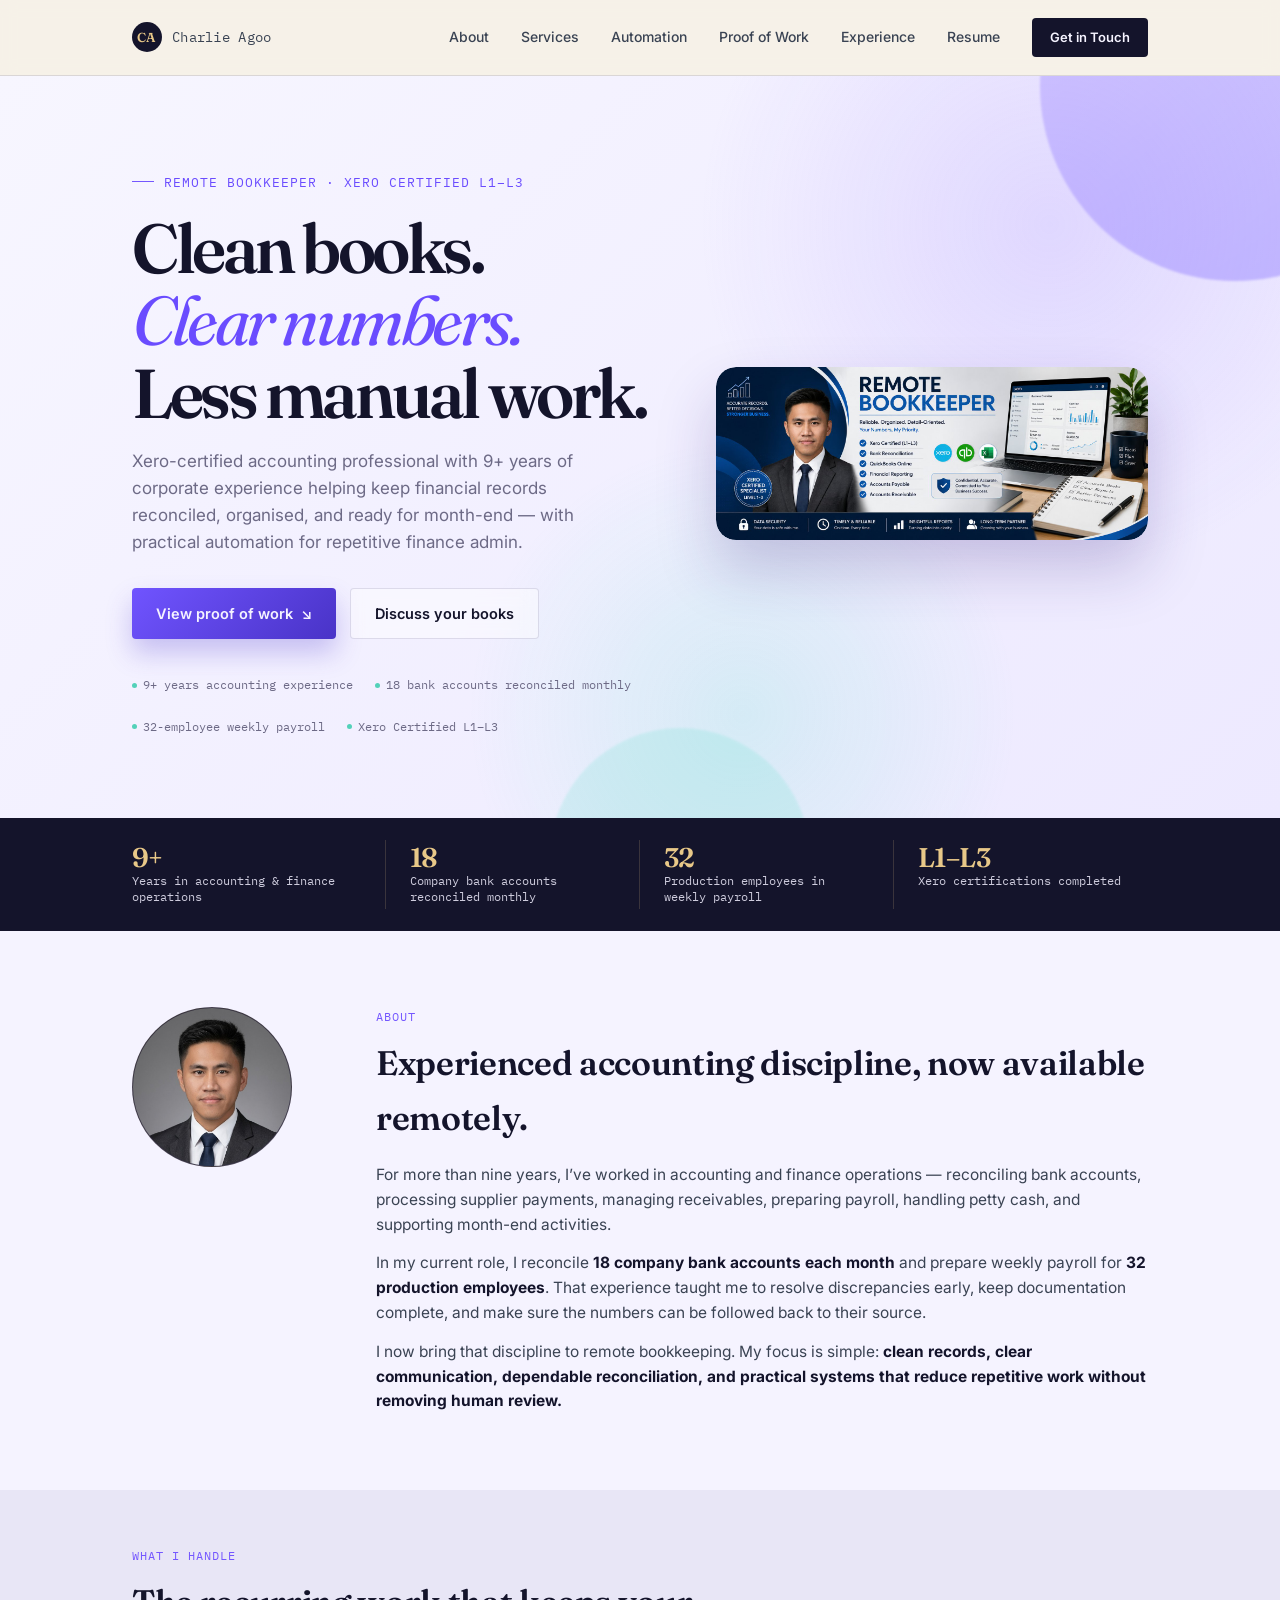
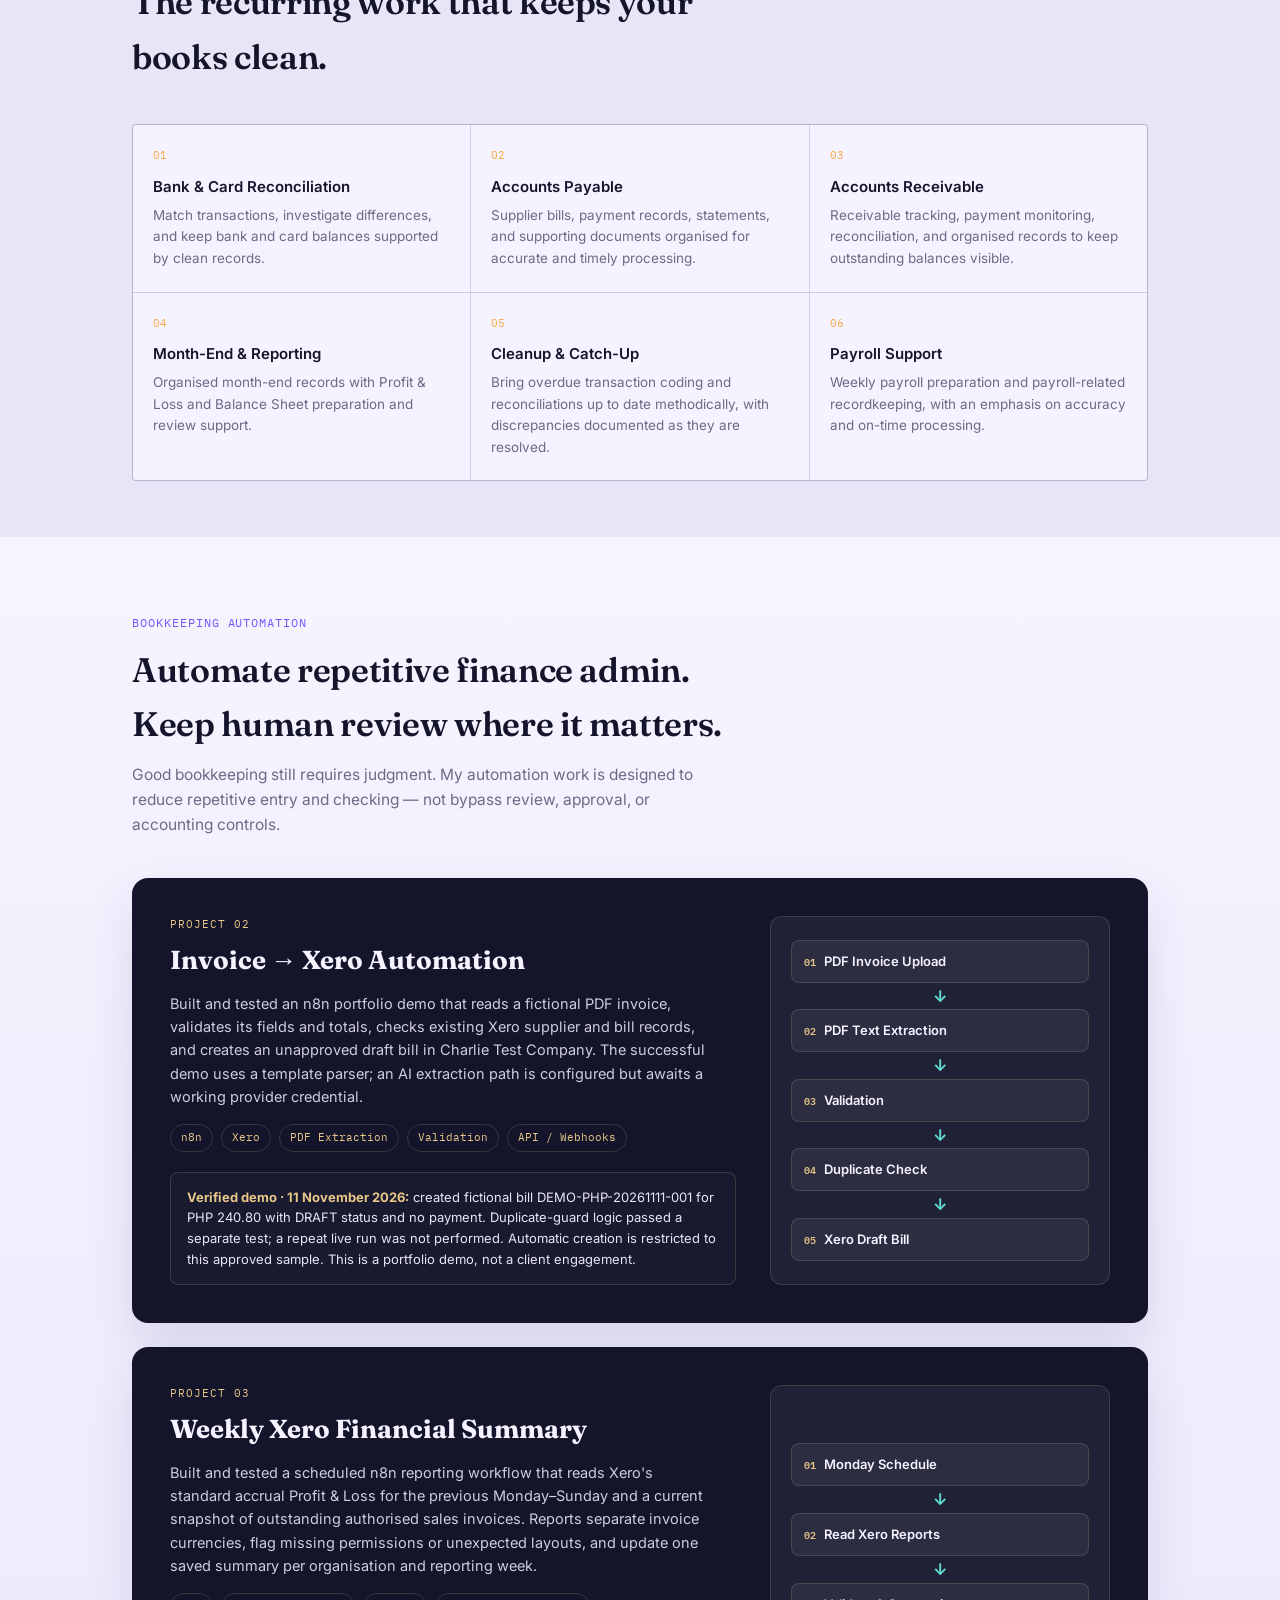
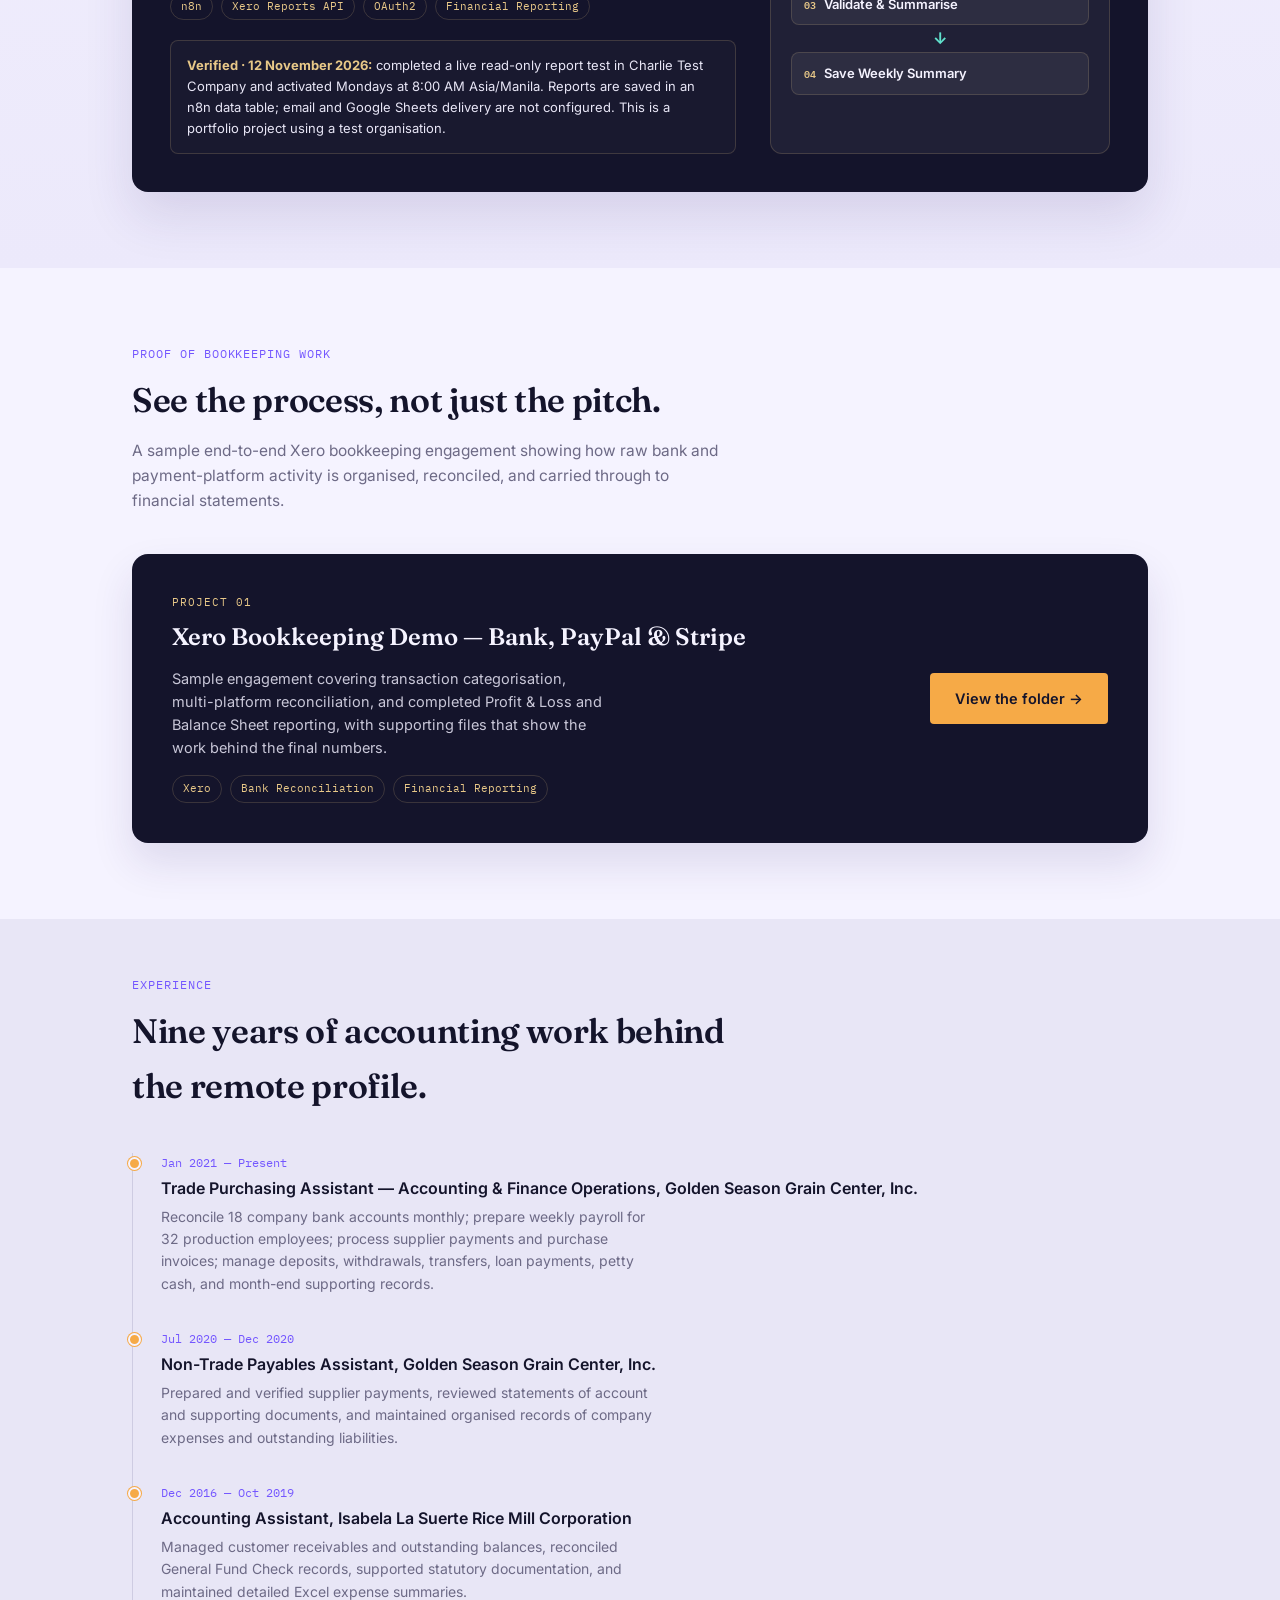
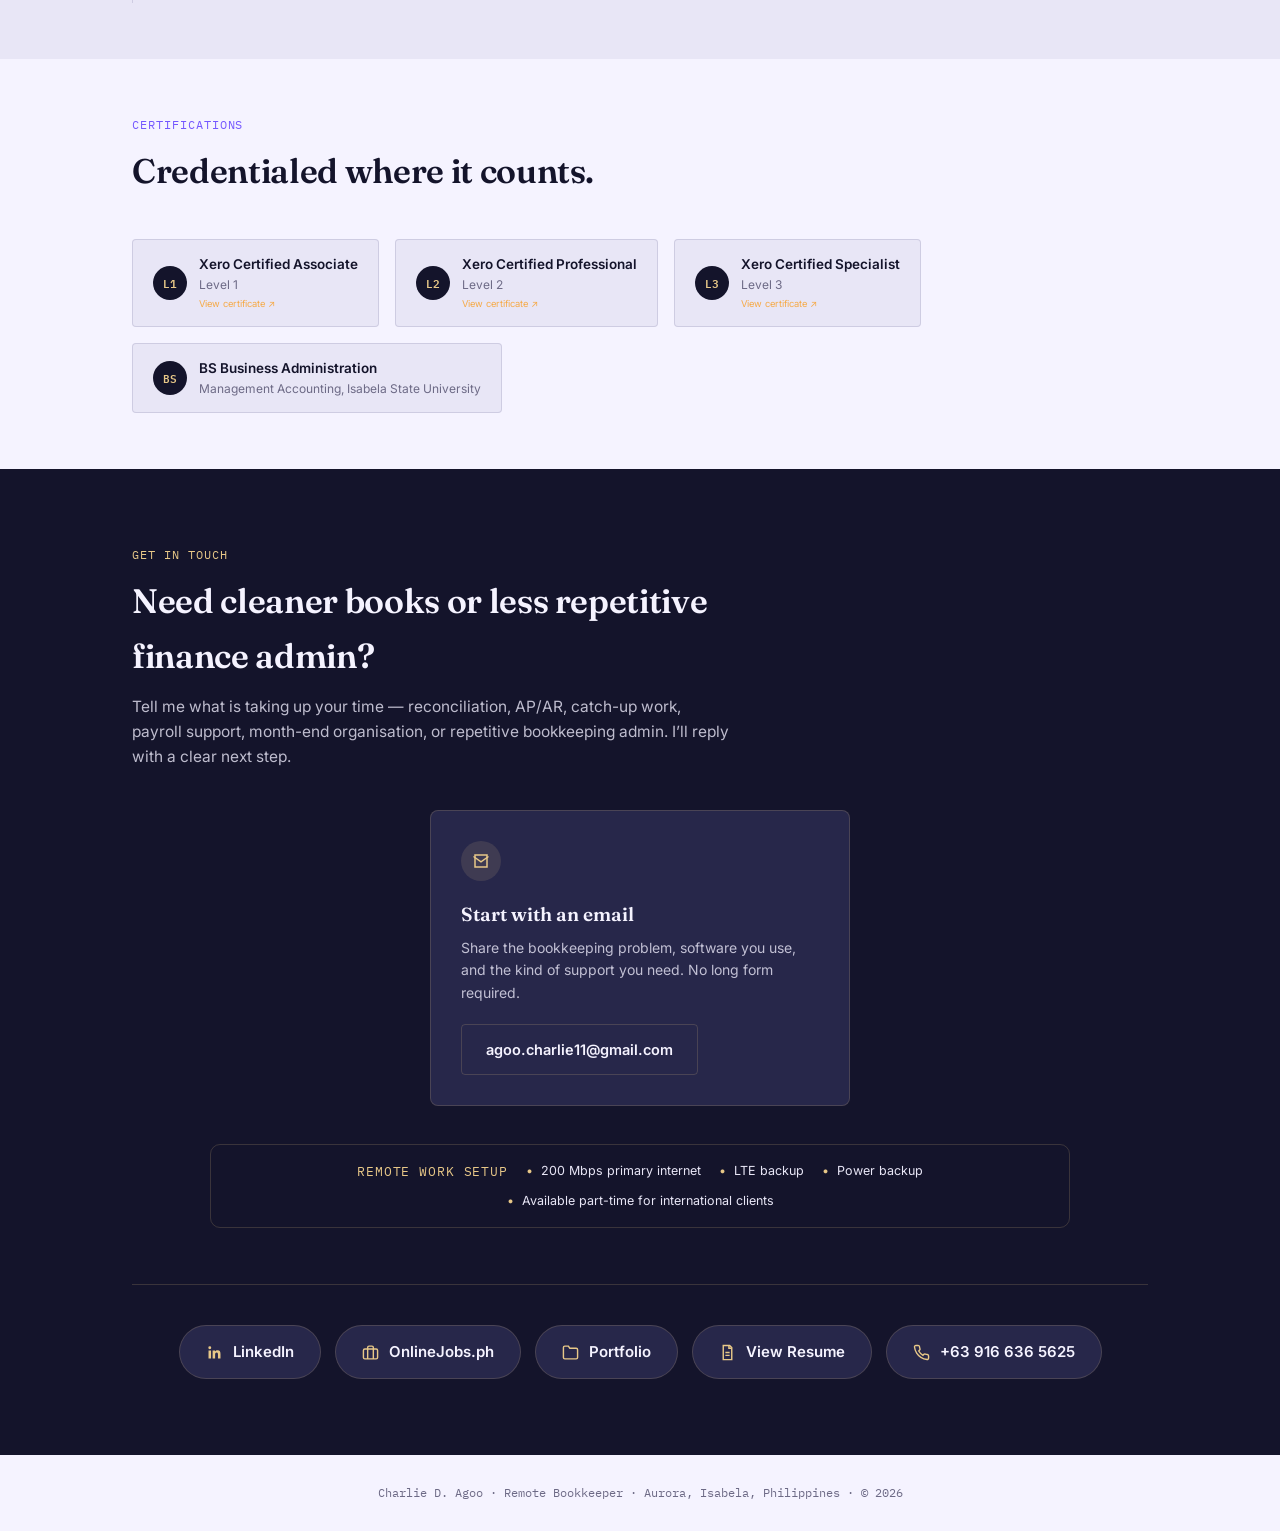
==== commit dc5998ff: "Add verified scheduled Xero financial summary portfolio project" ====
--- a/index.html
+++ b/index.html
@@ -953,6 +953,21 @@
 <div class="flow-step"><span>05</span>Xero Draft Bill</div>
 </div>
 </div>
+<div class="automation-card" style="margin-top:24px;">
+<div class="automation-copy">
+<div class="project-kicker">PROJECT 03</div>
+<h3>Weekly Xero Financial Summary</h3>
+<p>Built and tested a scheduled n8n reporting workflow that reads Xero's standard accrual Profit &amp; Loss for the previous Monday–Sunday and a current snapshot of outstanding authorised sales invoices. Reports separate invoice currencies, flag missing permissions or unexpected layouts, and update one saved summary per organisation and reporting week.</p>
+<div class="portfolio-tags"><span class="tag">n8n</span><span class="tag">Xero Reports API</span><span class="tag">OAuth2</span><span class="tag">Financial Reporting</span></div>
+<div class="automation-note"><strong>Verified · 12 November 2026:</strong> completed a live read-only report test in Charlie Test Company and activated Mondays at 8:00 AM Asia/Manila. Reports are saved in an n8n data table; email and Google Sheets delivery are not configured. This is a portfolio project using a test organisation.</div>
+</div>
+<div aria-label="Weekly Xero financial summary workflow" class="workflow">
+<div class="flow-step"><span>01</span>Monday Schedule</div><div class="flow-arrow">↓</div>
+<div class="flow-step"><span>02</span>Read Xero Reports</div><div class="flow-arrow">↓</div>
+<div class="flow-step"><span>03</span>Validate &amp; Summarise</div><div class="flow-arrow">↓</div>
+<div class="flow-step"><span>04</span>Save Weekly Summary</div>
+</div></div>
+
 </div>
 </section><section id="portfolio">
 <div class="wrap">
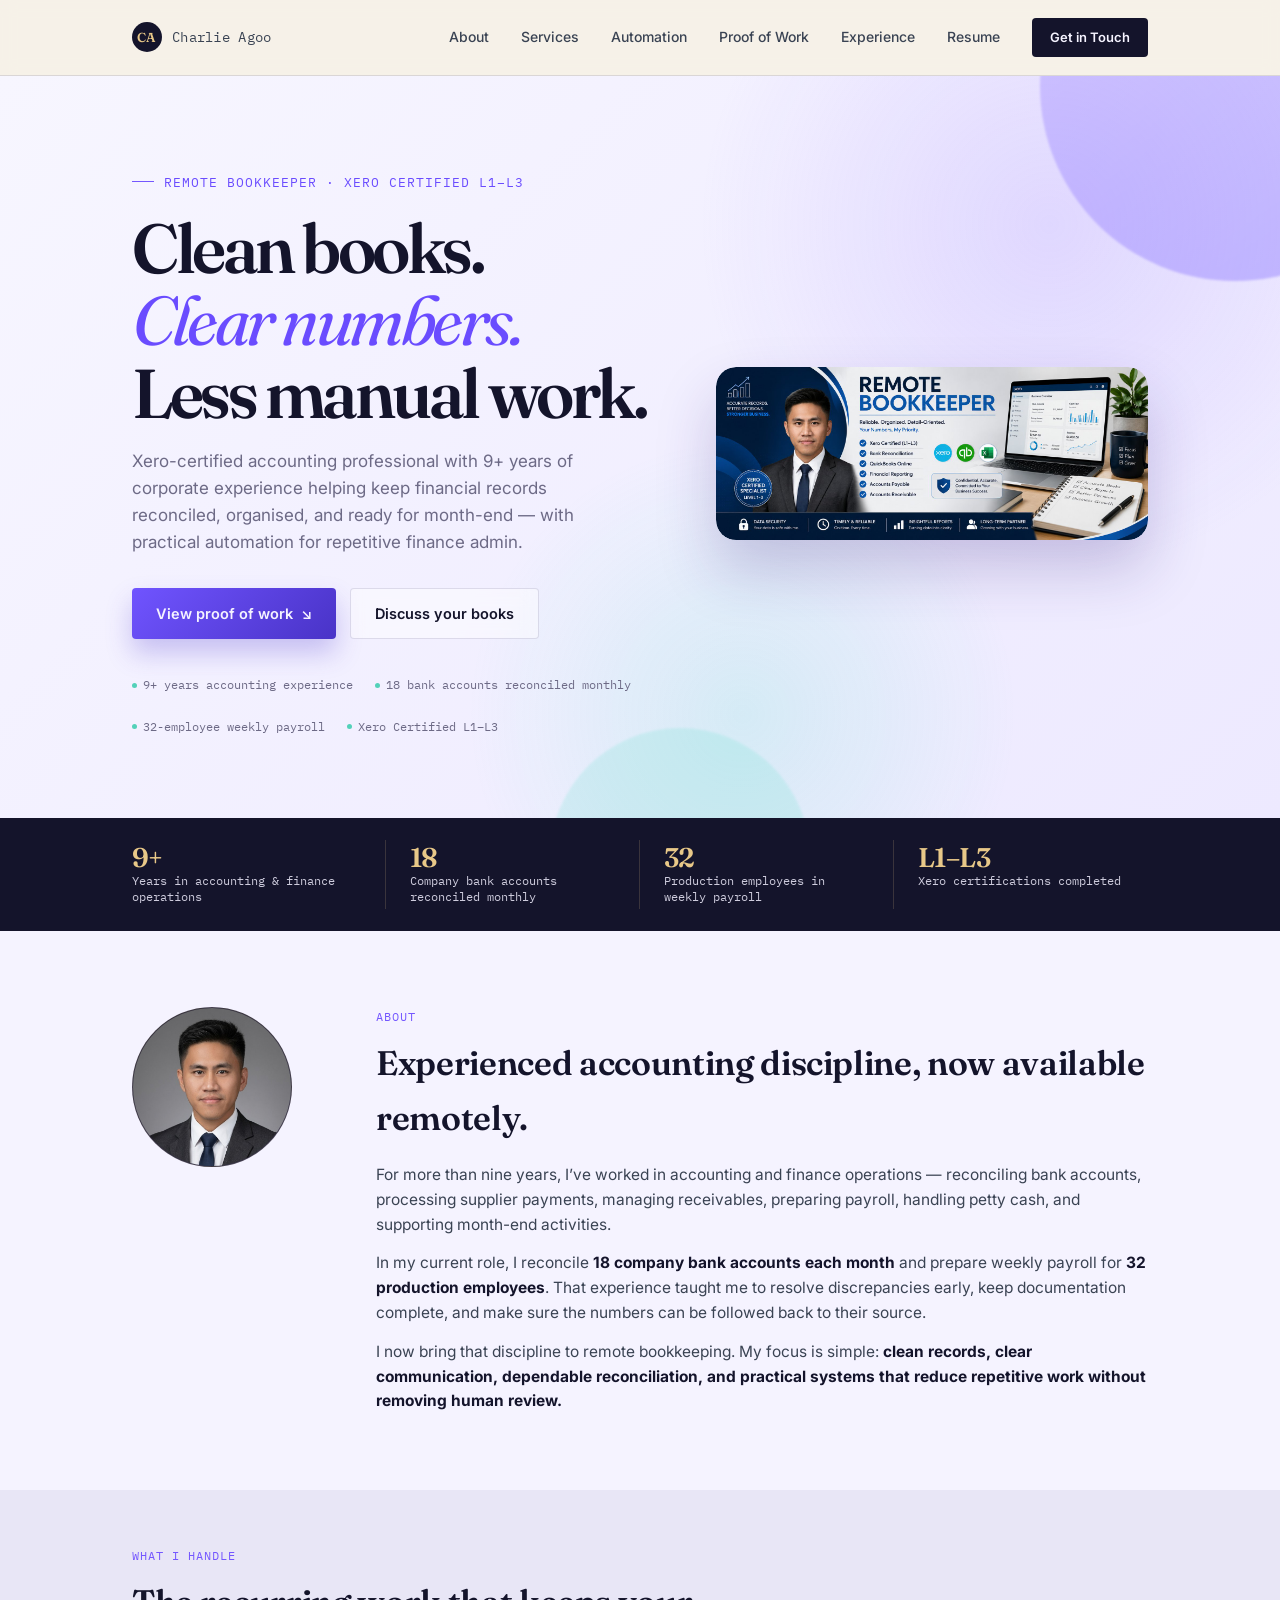
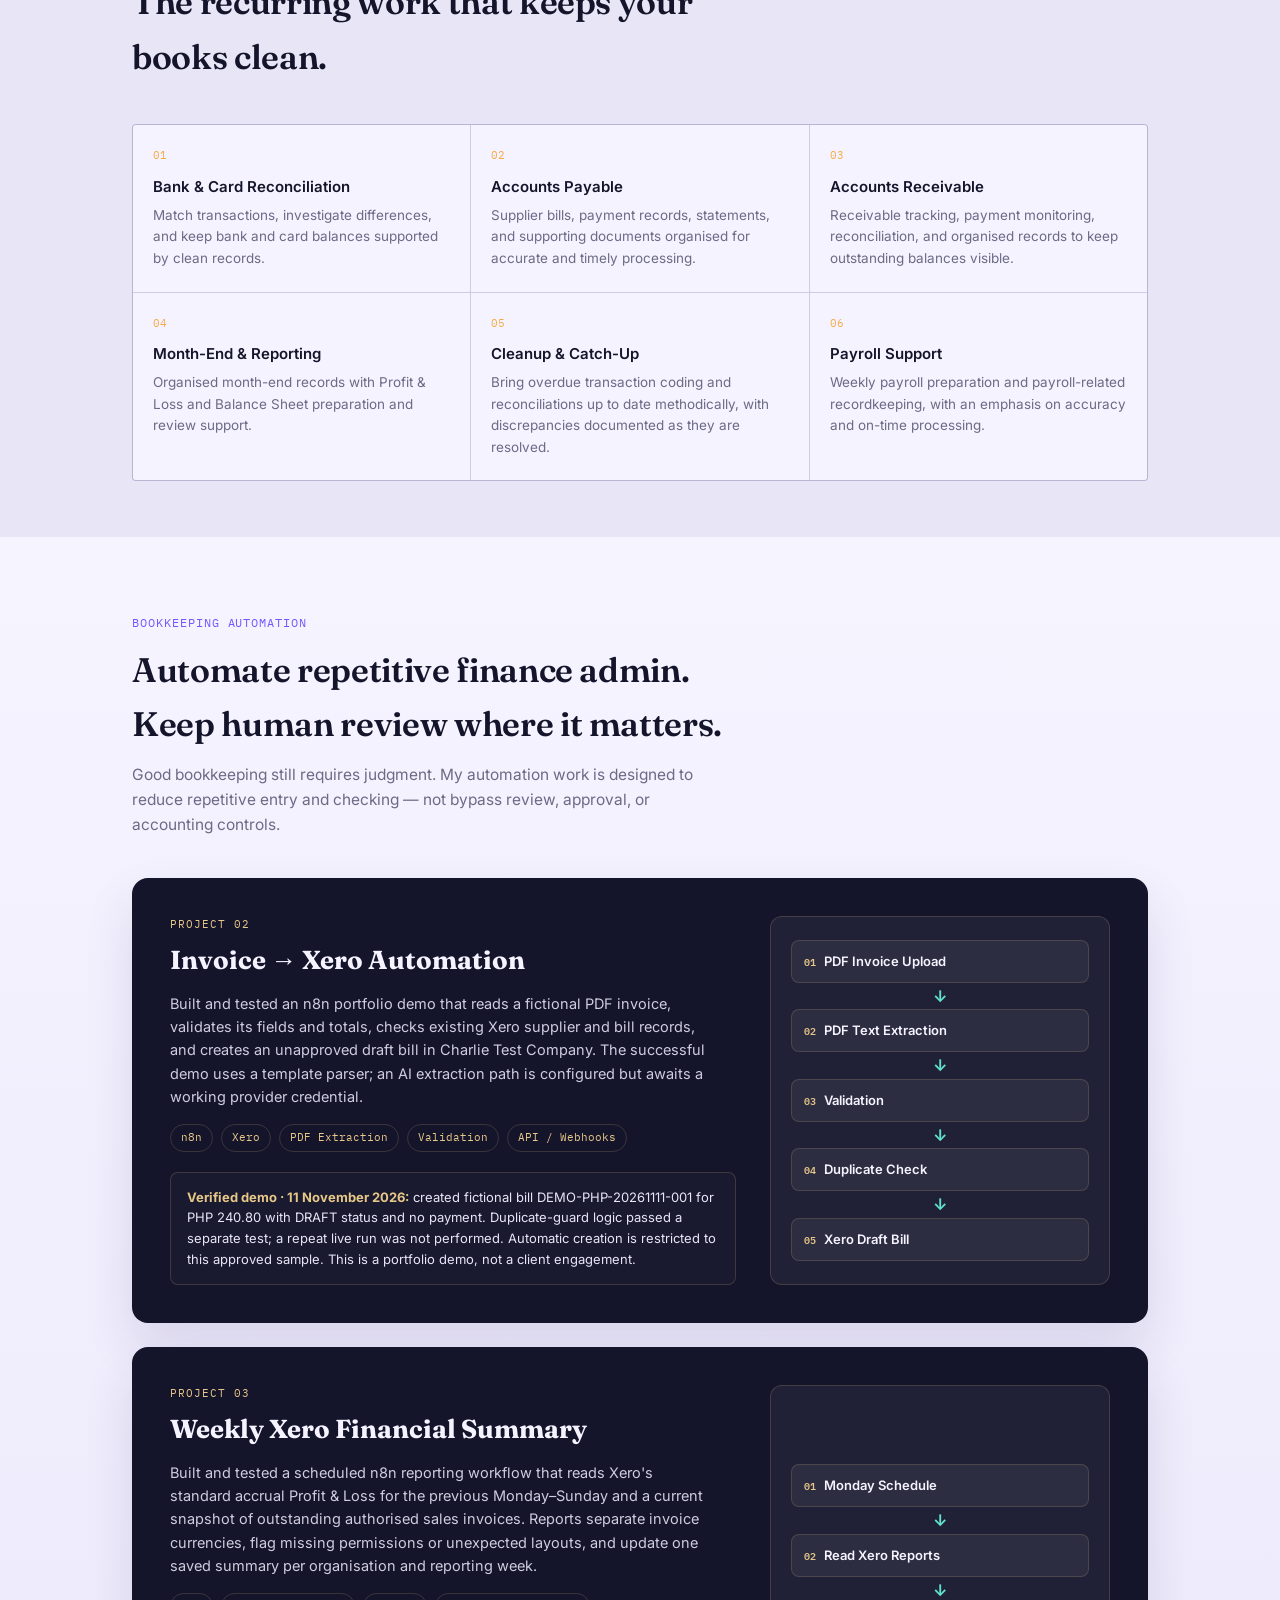
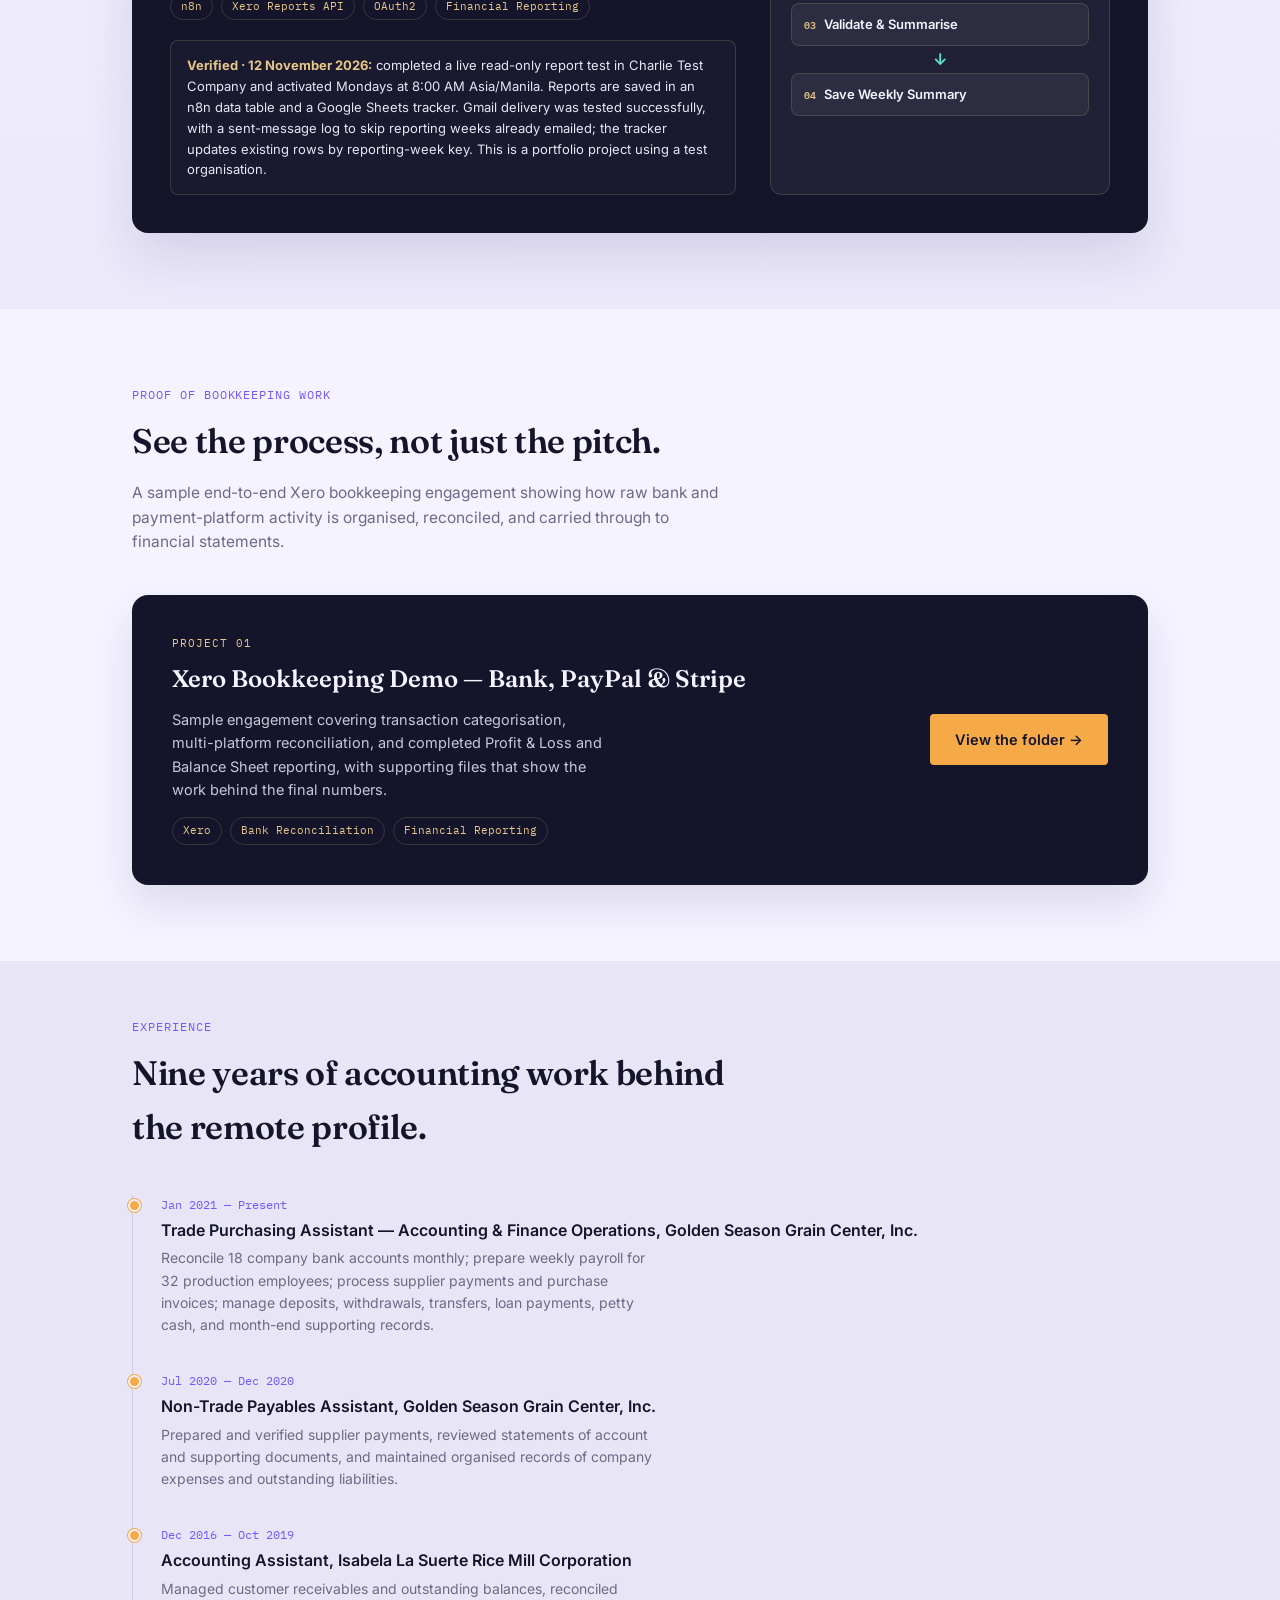
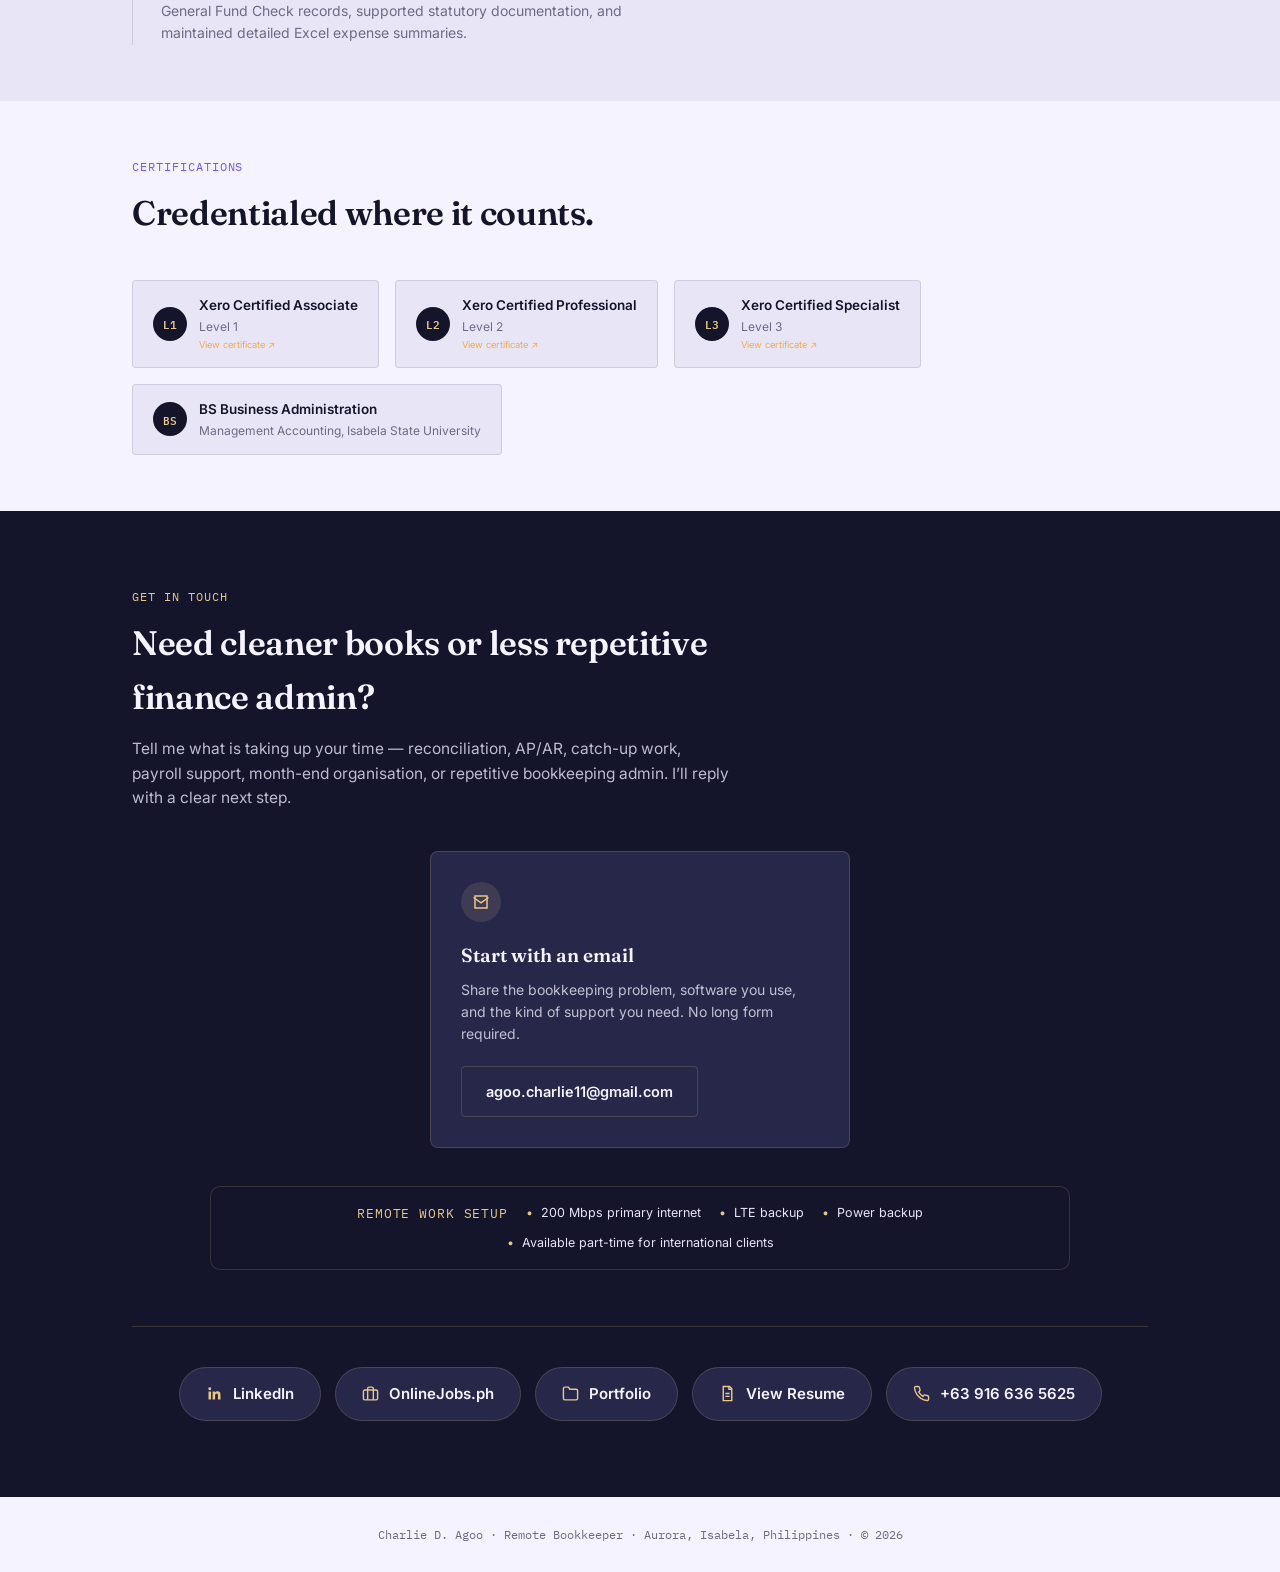
==== commit d9568a5f: "Record tested Gmail and Google Sheets delivery for weekly Xero reports" ====
--- a/index.html
+++ b/index.html
@@ -959,7 +959,7 @@
 <h3>Weekly Xero Financial Summary</h3>
 <p>Built and tested a scheduled n8n reporting workflow that reads Xero's standard accrual Profit &amp; Loss for the previous Monday–Sunday and a current snapshot of outstanding authorised sales invoices. Reports separate invoice currencies, flag missing permissions or unexpected layouts, and update one saved summary per organisation and reporting week.</p>
 <div class="portfolio-tags"><span class="tag">n8n</span><span class="tag">Xero Reports API</span><span class="tag">OAuth2</span><span class="tag">Financial Reporting</span></div>
-<div class="automation-note"><strong>Verified · 12 November 2026:</strong> completed a live read-only report test in Charlie Test Company and activated Mondays at 8:00 AM Asia/Manila. Reports are saved in an n8n data table; email and Google Sheets delivery are not configured. This is a portfolio project using a test organisation.</div>
+<div class="automation-note"><strong>Verified · 12 November 2026:</strong> completed a live read-only report test in Charlie Test Company and activated Mondays at 8:00 AM Asia/Manila. Reports are saved in an n8n data table and a Google Sheets tracker. Gmail delivery was tested successfully, with a sent-message log to skip reporting weeks already emailed; the tracker updates existing rows by reporting-week key. This is a portfolio project using a test organisation.</div>
 </div>
 <div aria-label="Weekly Xero financial summary workflow" class="workflow">
 <div class="flow-step"><span>01</span>Monday Schedule</div><div class="flow-arrow">↓</div>
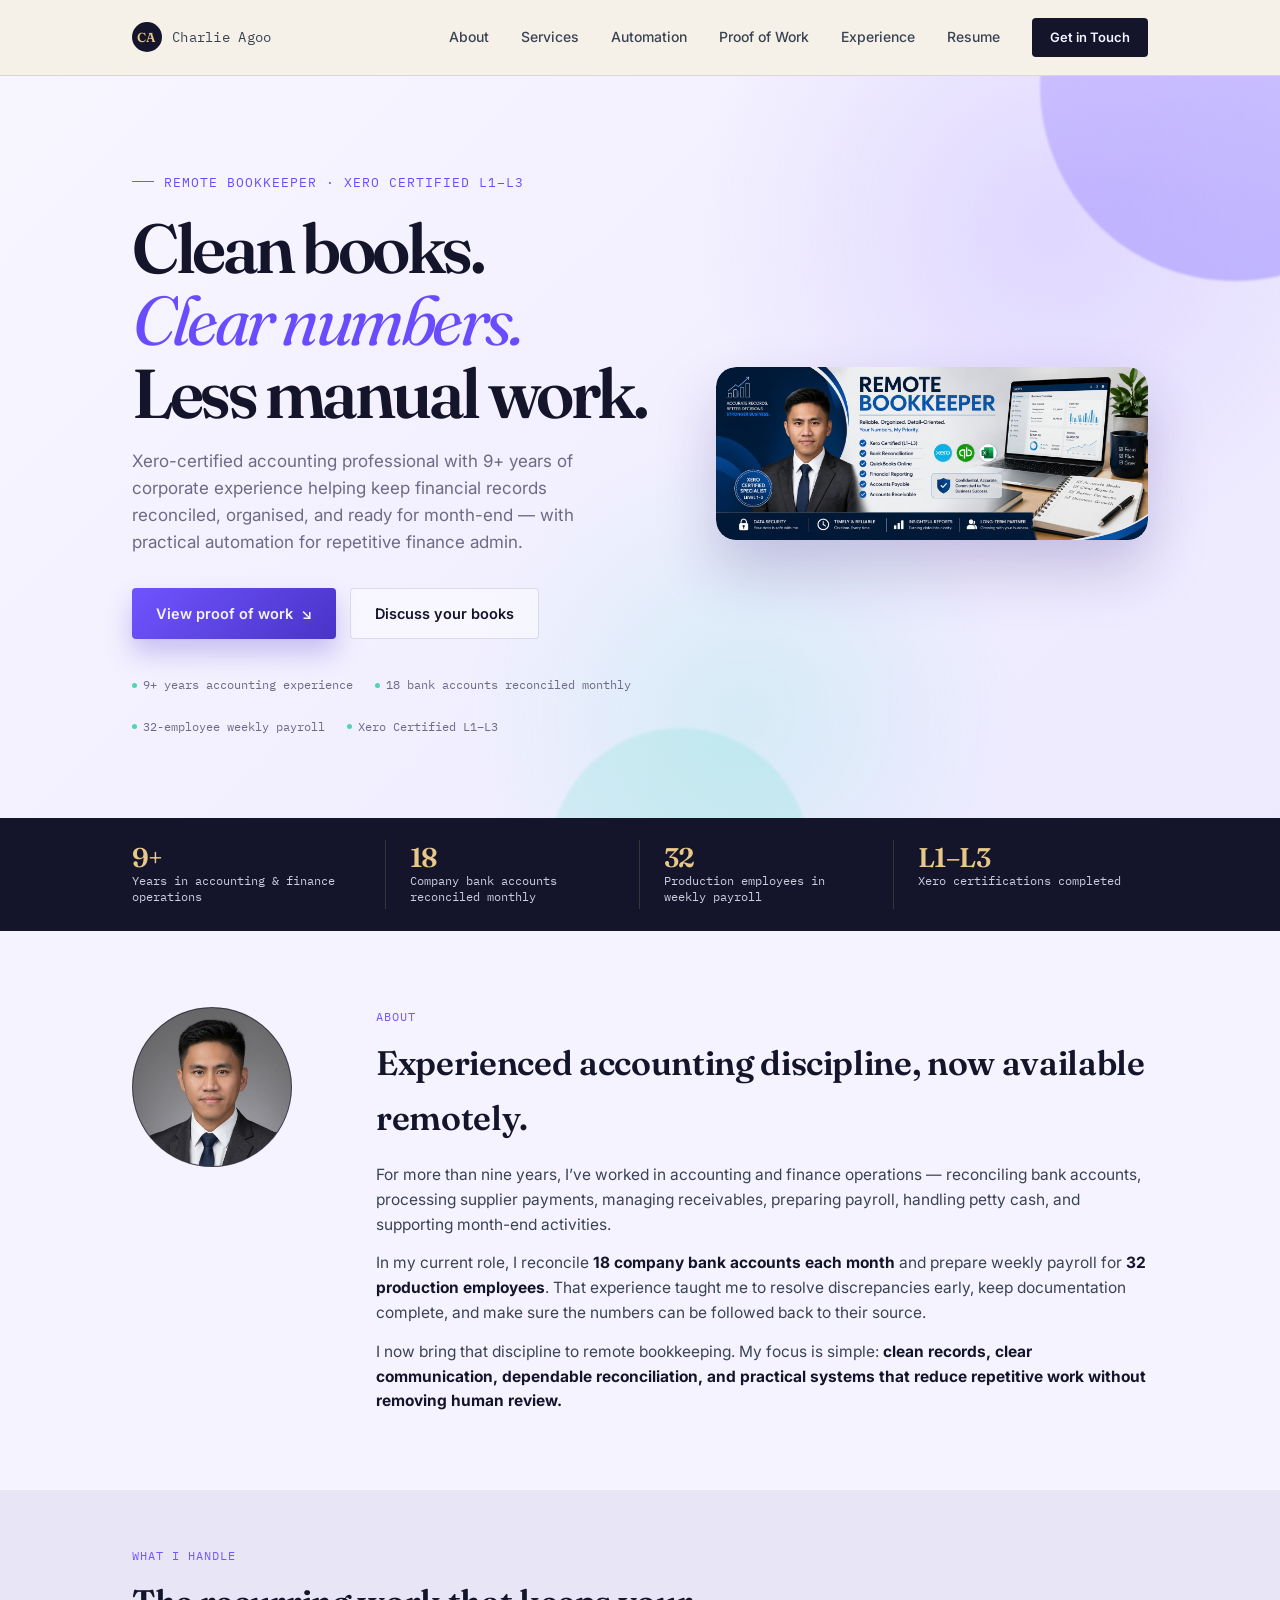
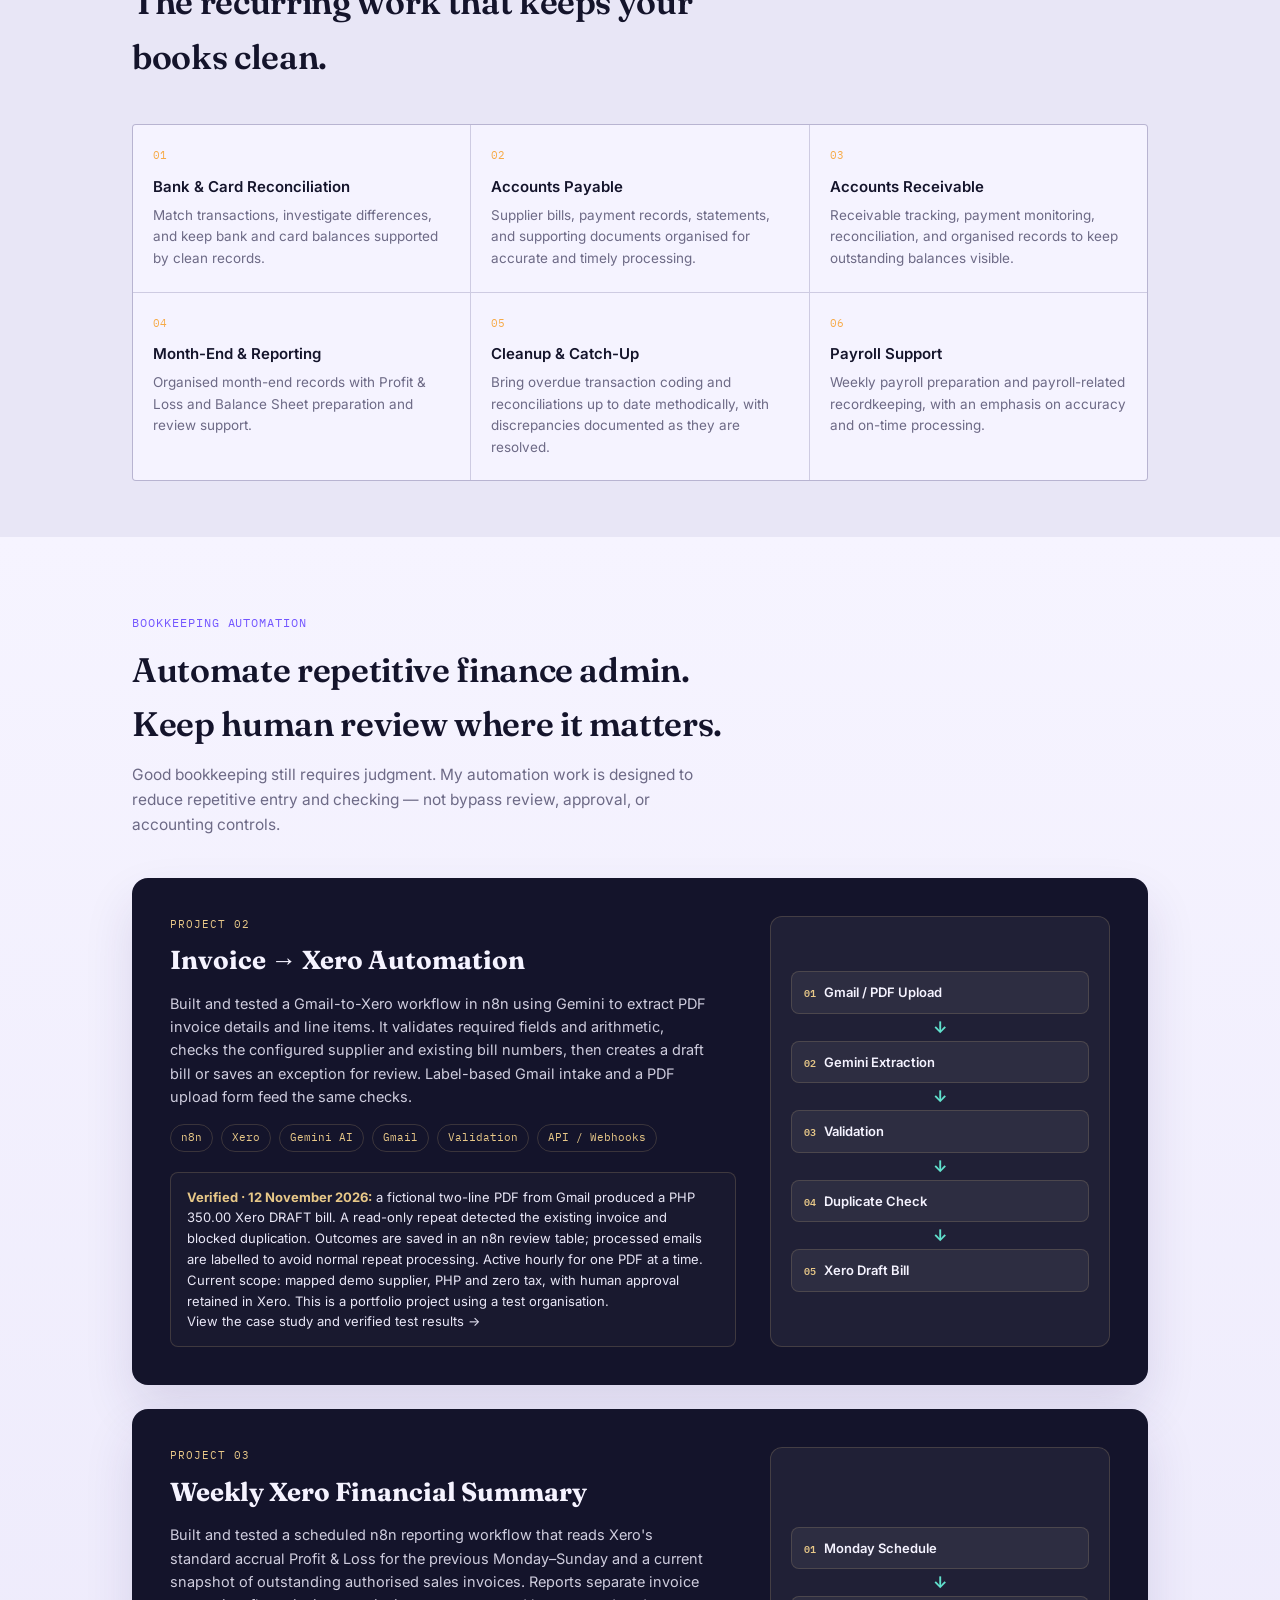
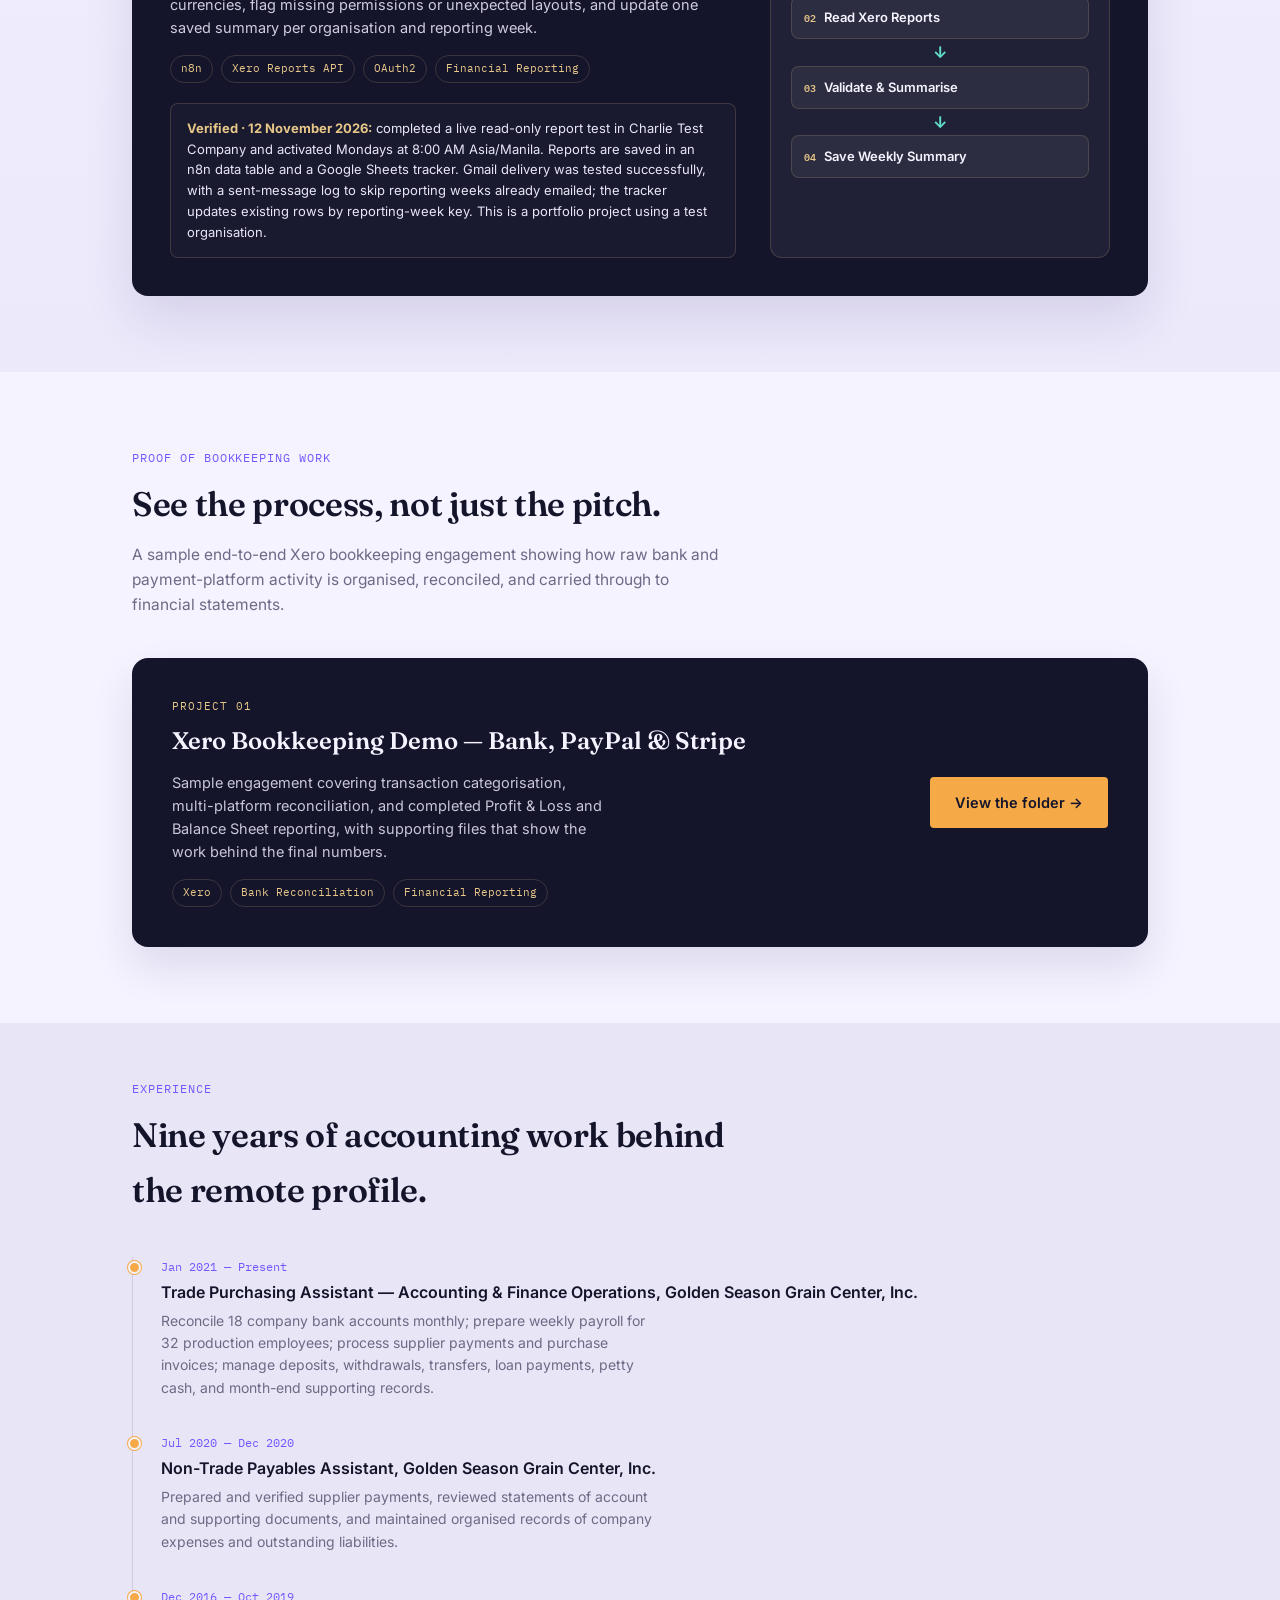
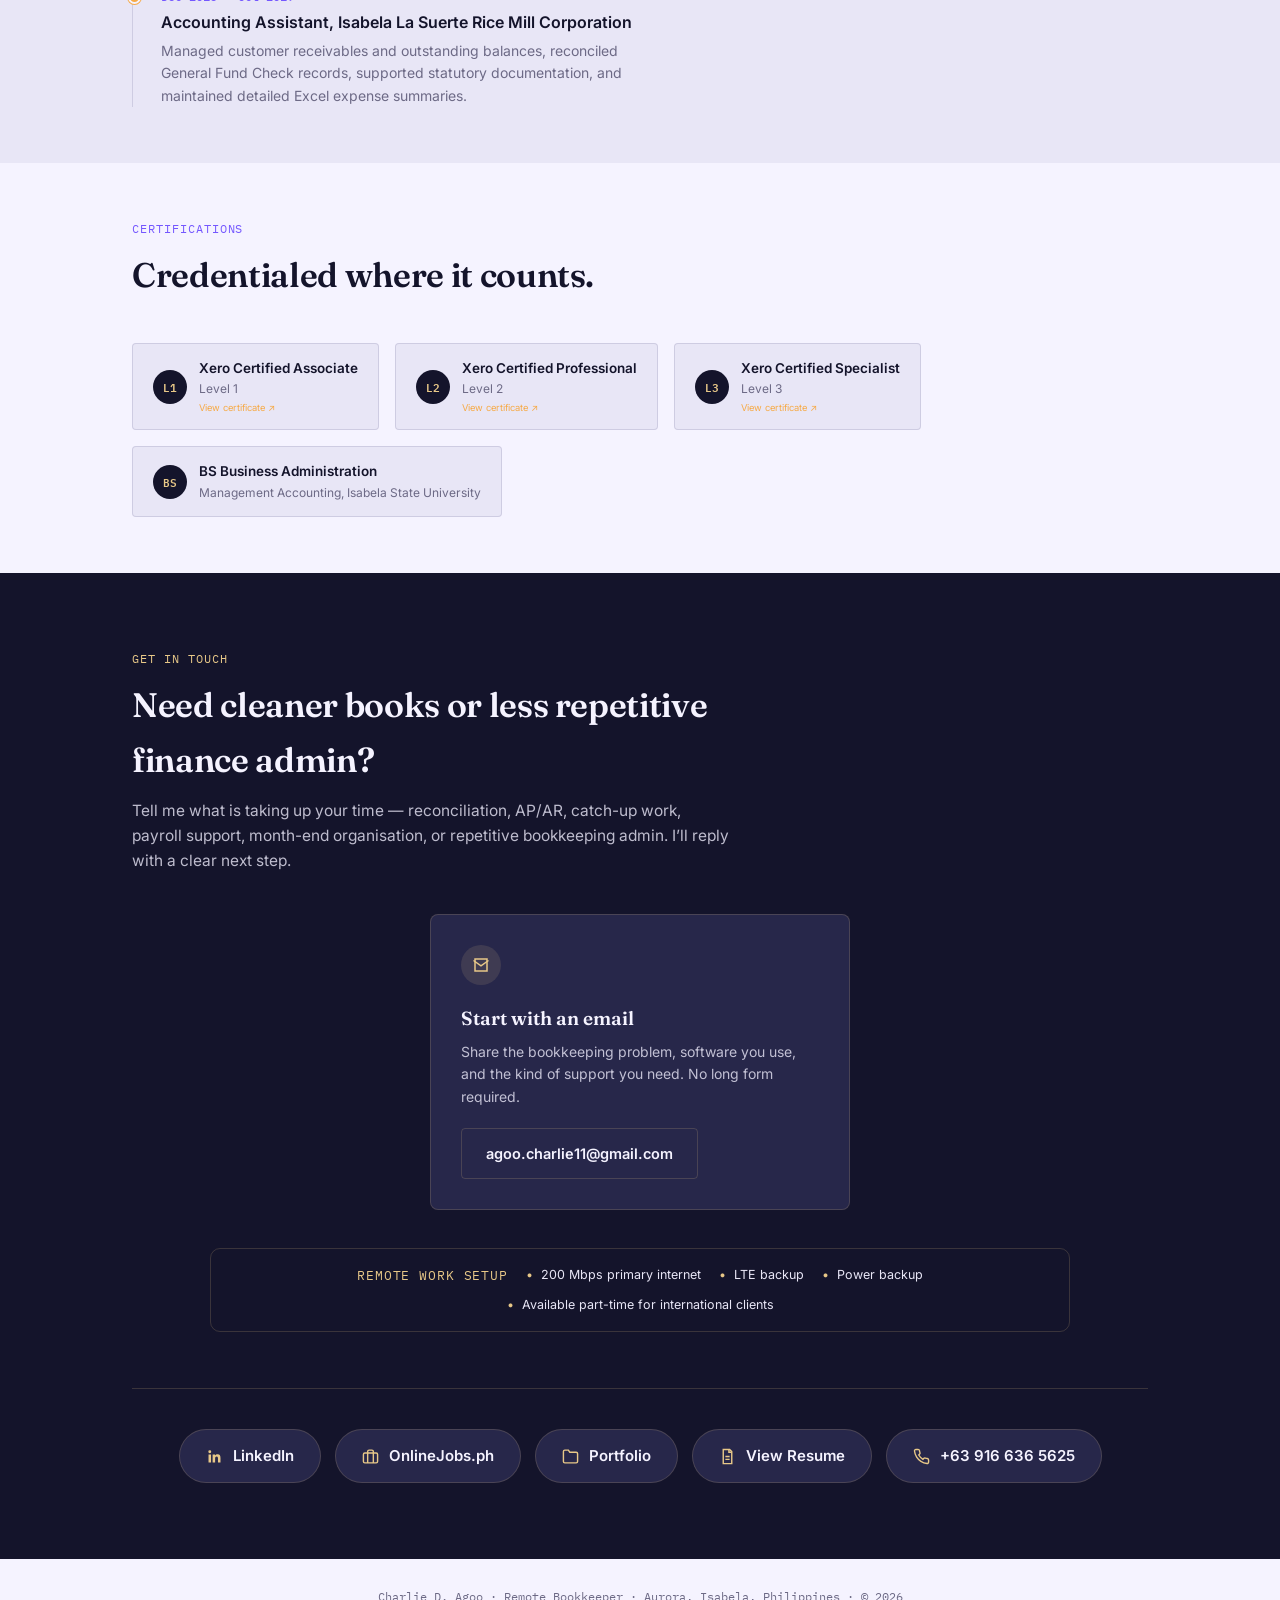
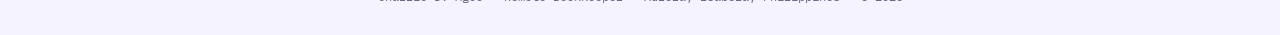
==== commit 69337890: "Show tested Gemini Gmail intake and Xero draft results in portfolio" ====
--- a/index.html
+++ b/index.html
@@ -935,16 +935,16 @@
 <div class="automation-copy">
 <div class="project-kicker">PROJECT 02</div>
 <h3>Invoice → Xero Automation</h3>
-<p>Built and tested an n8n portfolio demo that reads a fictional PDF invoice, validates its fields and totals, checks existing Xero supplier and bill records, and creates an unapproved draft bill in Charlie Test Company. The successful demo uses a template parser; an AI extraction path is configured but awaits a working provider credential.</p>
+<p>Built and tested a Gmail-to-Xero workflow in n8n using Gemini to extract PDF invoice details and line items. It validates required fields and arithmetic, checks the configured supplier and existing bill numbers, then creates a draft bill or saves an exception for review. Label-based Gmail intake and a PDF upload form feed the same checks.</p>
 <div class="portfolio-tags">
-<span class="tag">n8n</span><span class="tag">Xero</span><span class="tag">PDF Extraction</span><span class="tag">Validation</span><span class="tag">API / Webhooks</span>
-</div>
-<div class="automation-note"><strong>Verified demo · 11 November 2026:</strong> created fictional bill DEMO-PHP-20261111-001 for PHP 240.80 with DRAFT status and no payment. Duplicate-guard logic passed a separate test; a repeat live run was not performed. Automatic creation is restricted to this approved sample. This is a portfolio demo, not a client engagement.</div>
+<span class="tag">n8n</span><span class="tag">Xero</span><span class="tag">Gemini AI</span><span class="tag">Gmail</span><span class="tag">Validation</span><span class="tag">API / Webhooks</span>
+</div>
+<div class="automation-note"><strong>Verified · 12 November 2026:</strong> a fictional two-line PDF from Gmail produced a PHP 350.00 Xero DRAFT bill. A read-only repeat detected the existing invoice and blocked duplication. Outcomes are saved in an n8n review table; processed emails are labelled to avoid normal repeat processing. Active hourly for one PDF at a time. Current scope: mapped demo supplier, PHP and zero tax, with human approval retained in Xero. This is a portfolio project using a test organisation.<br/><a href="invoice-automation.html">View the case study and verified test results →</a></div>
 </div>
 <div aria-label="Invoice to Xero automation workflow" class="workflow">
-<div class="flow-step"><span>01</span>PDF Invoice Upload</div>
+<div class="flow-step"><span>01</span>Gmail / PDF Upload</div>
 <div class="flow-arrow">↓</div>
-<div class="flow-step"><span>02</span>PDF Text Extraction</div>
+<div class="flow-step"><span>02</span>Gemini Extraction</div>
 <div class="flow-arrow">↓</div>
 <div class="flow-step"><span>03</span>Validation</div>
 <div class="flow-arrow">↓</div>
